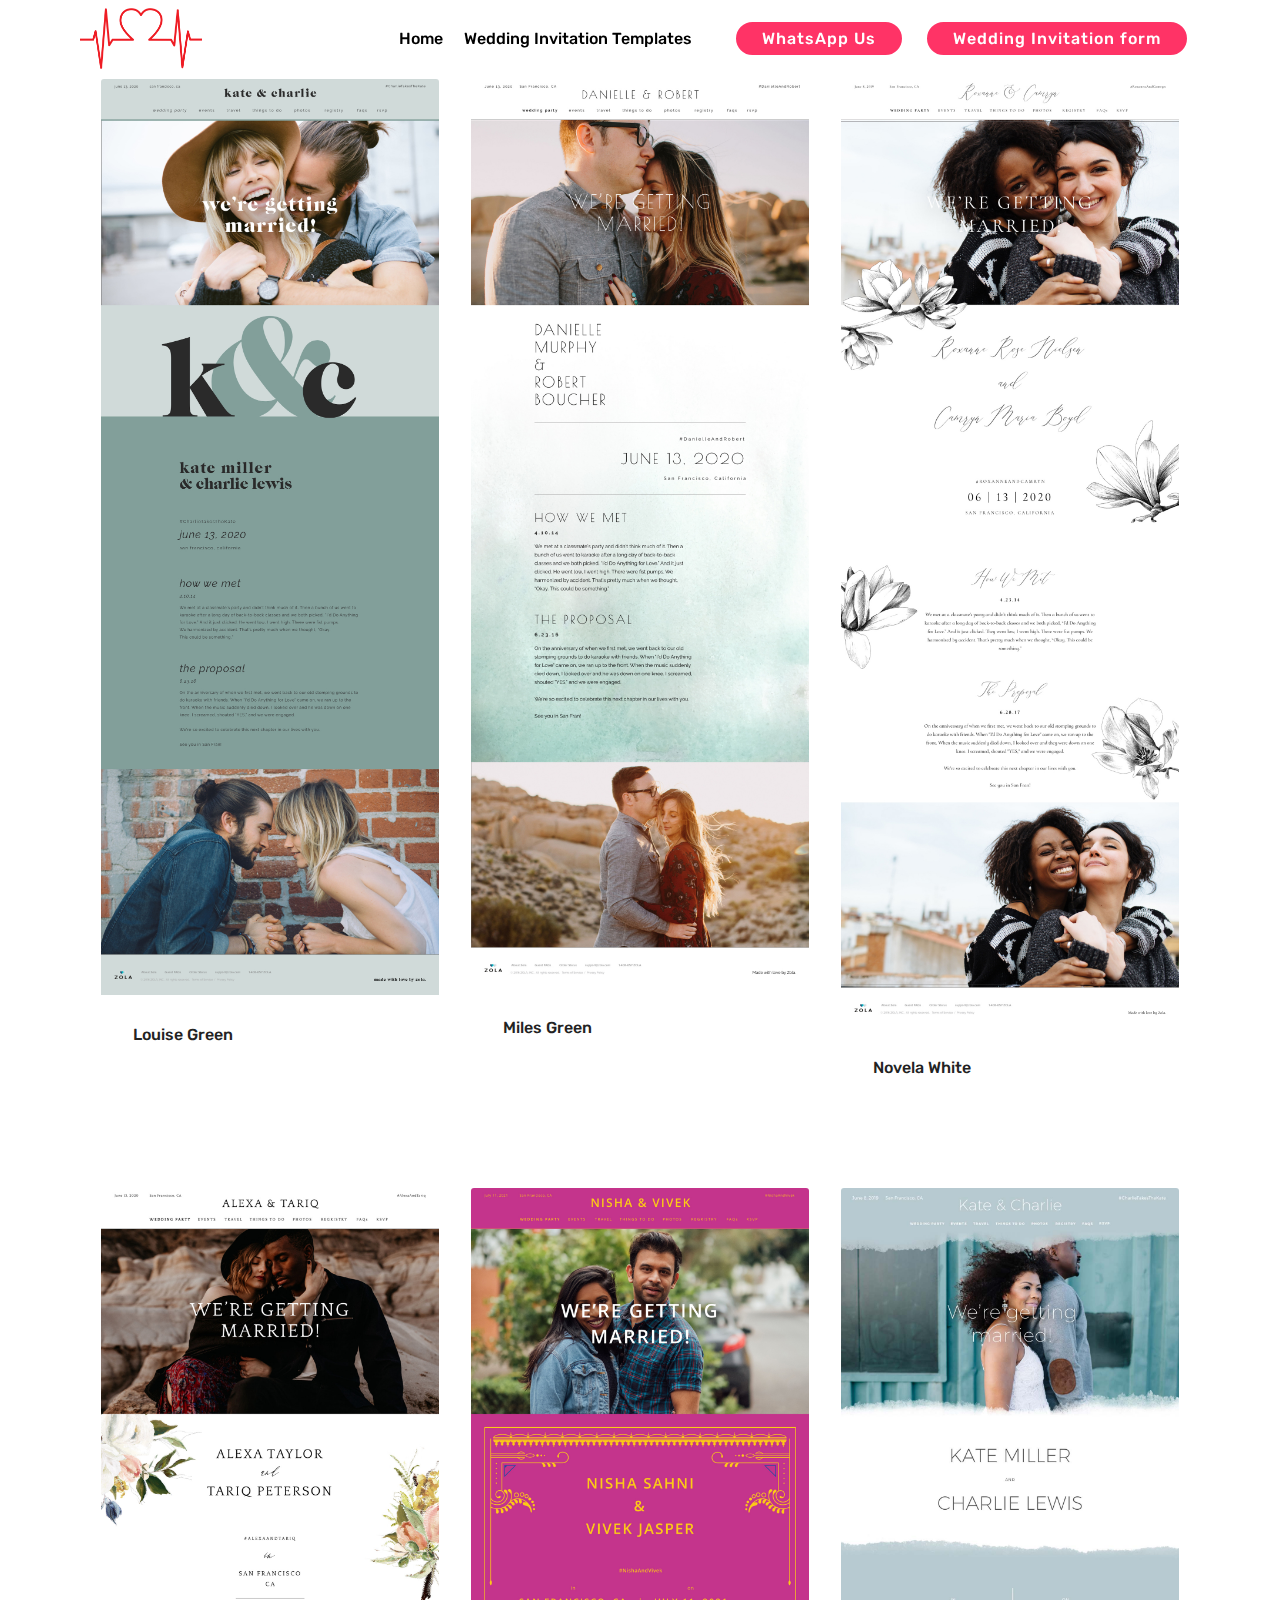
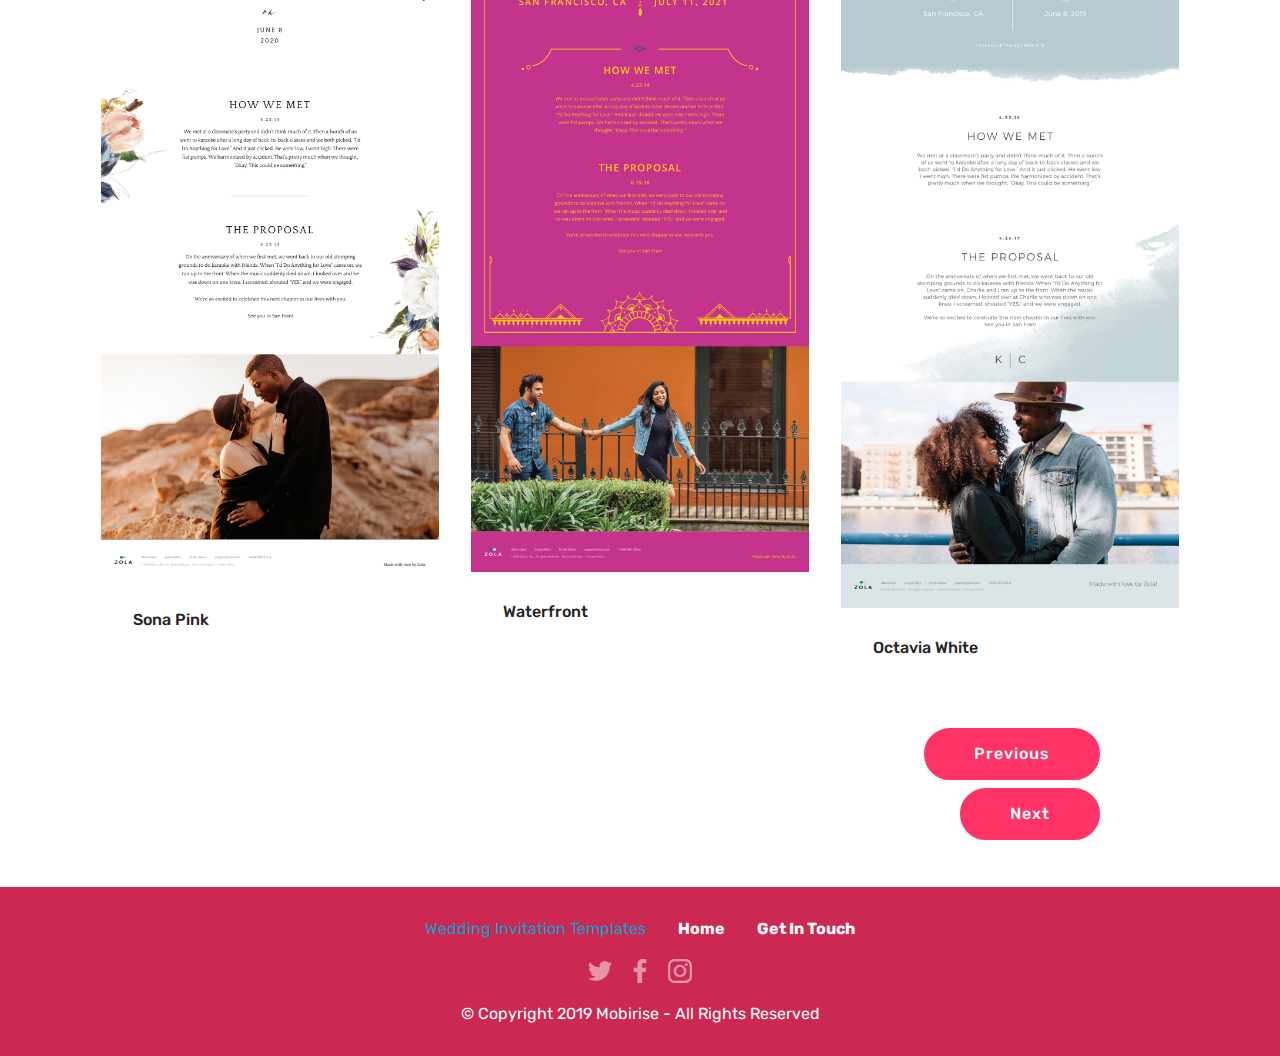
==== page1.html @ 31e9b6e9 "create github pages" ====
<!DOCTYPE html>
<html  >
<head>
  <!-- Site made with Mobirise Website Builder v4.11.6, https://mobirise.com -->
  <meta charset="UTF-8">
  <meta http-equiv="X-UA-Compatible" content="IE=edge">
  <meta name="generator" content="Mobirise v4.11.6, mobirise.com">
  <meta name="viewport" content="width=device-width, initial-scale=1, minimum-scale=1">
  <link rel="shortcut icon" href="assets/images/mbr-2.png" type="image/x-icon">
  <meta name="description" content="Our Beautiful wedding Invitations. Please choose a wedding Invitation template ">
  
  <title>Wedding Invitation </title>
  <link rel="stylesheet" href="assets/bootstrap/css/bootstrap.min.css">
  <link rel="stylesheet" href="assets/bootstrap/css/bootstrap-grid.min.css">
  <link rel="stylesheet" href="assets/bootstrap/css/bootstrap-reboot.min.css">
  <link rel="stylesheet" href="assets/soundcloud-plugin/style.css">
  <link rel="stylesheet" href="assets/socicon/css/styles.css">
  <link rel="stylesheet" href="assets/tether/tether.min.css">
  <link rel="stylesheet" href="assets/dropdown/css/style.css">
  <link rel="stylesheet" href="assets/theme/css/style.css">
  <link rel="preload" as="style" href="assets/mobirise/css/mbr-additional.css"><link rel="stylesheet" href="assets/mobirise/css/mbr-additional.css" type="text/css">
  
  
  
</head>
<body>
  <section class="menu cid-rPBNpUGISv" once="menu" id="menu1-16">

    

    <nav class="navbar navbar-expand beta-menu navbar-dropdown align-items-center navbar-fixed-top navbar-toggleable-sm bg-color transparent">
        <button class="navbar-toggler navbar-toggler-right" type="button" data-toggle="collapse" data-target="#navbarSupportedContent" aria-controls="navbarSupportedContent" aria-expanded="false" aria-label="Toggle navigation">
            <div class="hamburger">
                <span></span>
                <span></span>
                <span></span>
                <span></span>
            </div>
        </button>
        <div class="menu-logo">
            <div class="navbar-brand">
                <span class="navbar-logo">
                    <a href="https://mobirise.co">
                         <img src="assets/images/mbr-2.png" alt="Mobirise" title="" style="height: 3.8rem;">
                    </a>
                </span>
                
            </div>
        </div>
        <div class="collapse navbar-collapse" id="navbarSupportedContent">
            <ul class="navbar-nav nav-dropdown" data-app-modern-menu="true"><li class="nav-item">
                    <a class="nav-link link text-black display-4" href="page5.html">
                        
                        Home</a>
                </li><li class="nav-item"><a class="nav-link link text-black display-4" href="page6.html">
                        
                        Wedding Invitation Templates</a></li><li class="nav-item">
                    <a class="nav-link link text-black display-4" href="https://mobirise.co">
                        </a>
                </li></ul>
            <div class="navbar-buttons mbr-section-btn"><a class="btn btn-sm btn-secondary display-4" href="https://wa.me/+27791458489">WhatsApp Us</a> <a class="btn btn-sm btn-secondary display-4" href="https://wa.me/+27791458489">Wedding Invitation form</a></div>
        </div>
    </nav>
</section>

<section class="engine"><a href="https://mobirise.info">Mobirise</a></section><section class="features18 popup-btn-cards cid-rOzJngynuY" id="features18-6">

    

    
    <div class="container">
        
        
        <div class="media-container-row pt-5 ">
            <div class="card p-3 col-12 col-md-6 col-lg-4">
                <div class="card-wrapper ">
                    <div class="card-img">
                        <div class="mbr-overlay"></div>
                        
                        <img src="assets/images/wedding-invitation-louise-green-1150.jpg" alt="Mobirise" title="">
                    </div>
                    <div class="card-box">
                        <h4 class="card-title mbr-fonts-style display-7">Louise Green</h4>
                        
                    </div>
                </div>
            </div>
            <div class="card p-3 col-12 col-md-6 col-lg-4">
                <div class="card-wrapper">
                    <div class="card-img">
                        <div class="mbr-overlay"></div>
                        
                        <img src="assets/images/wedding-invitation-miles-green-1150.jpg" alt="Mobirise" title="">
                    </div>
                    <div class="card-box">
                        <h4 class="card-title mbr-fonts-style display-7">Miles Green</h4>
                        
                    </div>
                </div>
            </div>

            <div class="card p-3 col-12 col-md-6 col-lg-4">
                <div class="card-wrapper">
                    <div class="card-img">
                        <div class="mbr-overlay"></div>
                        
                        <img src="assets/images/wedding-invitation-novela-white-1150.jpg" alt="Mobirise" title="">
                    </div>
                    <div class="card-box">
                        <h4 class="card-title mbr-fonts-style display-7">Novela White</h4>
                        
                    </div>
                </div>
            </div>

            
        </div>
    </div>
</section>

<section class="features18 popup-btn-cards cid-rOzKJM5tKa" id="features18-7">

    

    
    <div class="container">
        
        
        <div class="media-container-row pt-5 ">
            <div class="card p-3 col-12 col-md-6 col-lg-4">
                <div class="card-wrapper ">
                    <div class="card-img">
                        <div class="mbr-overlay"></div>
                        
                        <img src="assets/images/wedding-invitation-octavia-white-1150.jpg" alt="Mobirise" title="">
                    </div>
                    <div class="card-box">
                        <h4 class="card-title mbr-fonts-style display-7">Sona Pink</h4>
                        
                    </div>
                </div>
            </div>
            <div class="card p-3 col-12 col-md-6 col-lg-4">
                <div class="card-wrapper">
                    <div class="card-img">
                        <div class="mbr-overlay"></div>
                        
                        <img src="assets/images/wedding-invitation-sona-pink-1150.jpg" alt="Mobirise" title="">
                    </div>
                    <div class="card-box">
                        <h4 class="card-title mbr-fonts-style display-7">Waterfront</h4>
                        
                    </div>
                </div>
            </div>

            <div class="card p-3 col-12 col-md-6 col-lg-4">
                <div class="card-wrapper">
                    <div class="card-img">
                        <div class="mbr-overlay"></div>
                        
                        <img src="assets/images/wedding-invitation-waterfront-1150.jpg" alt="Mobirise" title="">
                    </div>
                    <div class="card-box">
                        <h4 class="card-title mbr-fonts-style display-7">Octavia White</h4>
                        
                    </div>
                </div>
            </div>

            
        </div>
    </div>
</section>

<section class="mbr-section info1 cid-rOzMvrfKx4" id="info1-8">

    

    
    <div class="container">
        <div class="row justify-content-center content-row">
            <div class="media-container-column title col-12 col-lg-7 col-md-6">
                
                
            </div>
            <div class="media-container-column col-12 col-lg-3 col-md-4">
                <div class="mbr-section-btn align-right py-4"><a class="btn btn-secondary display-4" href="page6.html">Previous</a> <a class="btn btn-secondary display-4" href="page2.html">Next</a></div>
            </div>
        </div>
    </div>
</section>

<section once="footers" class="cid-rPBOdn0iST" id="footer7-1b">

    

    

    <div class="container">
        <div class="media-container-row align-center mbr-white">
            <div class="row row-links">
                <ul class="foot-menu">
                    
                    
                    
                    
                    
                <li class="foot-menu-item mbr-fonts-style display-7"><a href="page6.html">Wedding Invitation Templates</a></li><li class="foot-menu-item mbr-fonts-style display-7">
                        <a class="text-white mbr-bold" href="page5.html">Home
                    </a></li><li class="foot-menu-item mbr-fonts-style display-7">
                        <a class="text-white mbr-bold" href="page5.html#contacts3-1a" target="_blank">Get In Touch</a>
                    </li></ul>
            </div>
            <div class="row social-row">
                <div class="social-list align-right pb-2">
                    
                    
                    
                    
                    
                    
                <div class="soc-item">
                        <a href="https://twitter.com/mobirise" target="_blank">
                            <span class="socicon-twitter socicon mbr-iconfont mbr-iconfont-social"></span>
                        </a>
                    </div><div class="soc-item">
                        <a href="https://www.facebook.com/pages/Mobirise/1616226671953247" target="_blank">
                            <span class="socicon-facebook socicon mbr-iconfont mbr-iconfont-social"></span>
                        </a>
                    </div><div class="soc-item">
                        <a href="https://www.facebook.com/pages/Mobirise/1616226671953247" target="_blank">
                            <span class="mbr-iconfont mbr-iconfont-social socicon-instagram socicon"></span>
                        </a>
                    </div></div>
            </div>
            <div class="row row-copirayt">
                <p class="mbr-text mb-0 mbr-fonts-style mbr-white align-center display-7">
                    © Copyright 2019 Mobirise - All Rights Reserved
                </p>
            </div>
        </div>
    </div>
</section>


  <script src="assets/web/assets/jquery/jquery.min.js"></script>
  <script src="assets/popper/popper.min.js"></script>
  <script src="assets/bootstrap/js/bootstrap.min.js"></script>
  <script src="assets/touchswipe/jquery.touch-swipe.min.js"></script>
  <script src="assets/tether/tether.min.js"></script>
  <script src="assets/mbr-popup-btns/mbr-popup-btns.js"></script>
  <script src="assets/dropdown/js/nav-dropdown.js"></script>
  <script src="assets/dropdown/js/navbar-dropdown.js"></script>
  <script src="assets/smoothscroll/smooth-scroll.js"></script>
  <script src="assets/theme/js/script.js"></script>
  
  
</body>
</html>
---- assets/soundcloud-plugin/style.css ----
.addons-container {
  position: relative;
  margin-left: auto;
  margin-right: auto;
  padding-right: 15px;
  padding-left: 15px; }
  @media (min-width: 576px) {
    .addons-container {
      padding-right: 15px;
      padding-left: 15px; } }
  @media (min-width: 768px) {
    .addons-container {
      padding-right: 15px;
      padding-left: 15px; } }
  @media (min-width: 992px) {
    .addons-container {
      padding-right: 15px;
      padding-left: 15px; } }
  @media (min-width: 1200px) {
    .addons-container {
      padding-right: 15px;
      padding-left: 15px; } }
  @media (min-width: 576px) {
    .addons-container {
      width: 540px;
      max-width: 100%; } }
  @media (min-width: 768px) {
    .addons-container {
      width: 720px;
      max-width: 100%; } }
  @media (min-width: 992px) {
    .addons-container {
      width: 960px;
      max-width: 100%; } }
  @media (min-width: 1200px) {
    .addons-container {
      width: 1140px;
      max-width: 100%; } }

.addons-container-inner{
    position: relative;
    width: 100%;
    min-height: 1px;
    padding-right: 15px;
    padding-left: 15px;
}
@media (min-width: 567px) {
    .addons-container-inner{
        -ms-flex: 0 0 66.666667%;
        flex: 0 0 66.666667%;
        max-width: 66.666667%;
    }
}
.addons-row{
    display: flex;
    justify-content:center;
}
---- assets/socicon/css/styles.css ----
@charset "UTF-8";

@font-face {
  font-family: "socicon";
  src:url("../fonts/socicon.eot");
  src:url("../fonts/socicon.eot?#iefix") format("embedded-opentype"),
    url("../fonts/socicon.woff") format("woff"),
    url("../fonts/socicon.ttf") format("truetype"),
    url("../fonts/socicon.svg#socicon") format("svg");
  font-weight: normal;
  font-style: normal;
  font-display:swap;
}

[data-icon]:before {
  font-family: "socicon" !important;
  content: attr(data-icon);
  font-style: normal !important;
  font-weight: normal !important;
  font-variant: normal !important;
  text-transform: none !important;
  speak: none;
  line-height: 1;
  -webkit-font-smoothing: antialiased;
  -moz-osx-font-smoothing: grayscale;
}

[class^="socicon-"]:before,
[class*=" socicon-"]:before {
  font-family: "socicon" !important;
  font-style: normal !important;
  font-weight: normal !important;
  font-variant: normal !important;
  text-transform: none !important;
  speak: none;
  line-height: 1;
  -webkit-font-smoothing: antialiased;
  -moz-osx-font-smoothing: grayscale;
}

.socicon-modelmayhem:before {
  content: "\e000";
}
.socicon-mixcloud:before {
  content: "\e001";
}
.socicon-drupal:before {
  content: "\e002";
}
.socicon-swarm:before {
  content: "\e003";
}
.socicon-istock:before {
  content: "\e004";
}
.socicon-yammer:before {
  content: "\e005";
}
.socicon-ello:before {
  content: "\e006";
}
.socicon-stackoverflow:before {
  content: "\e007";
}
.socicon-persona:before {
  content: "\e008";
}
.socicon-triplej:before {
  content: "\e009";
}
.socicon-houzz:before {
  content: "\e00a";
}
.socicon-rss:before {
  content: "\e00b";
}
.socicon-paypal:before {
  content: "\e00c";
}
.socicon-odnoklassniki:before {
  content: "\e00d";
}
.socicon-airbnb:before {
  content: "\e00e";
}
.socicon-periscope:before {
  content: "\e00f";
}
.socicon-outlook:before {
  content: "\e010";
}
.socicon-coderwall:before {
  content: "\e011";
}
.socicon-tripadvisor:before {
  content: "\e012";
}
.socicon-appnet:before {
  content: "\e013";
}
.socicon-goodreads:before {
  content: "\e014";
}
.socicon-tripit:before {
  content: "\e015";
}
.socicon-lanyrd:before {
  content: "\e016";
}
.socicon-slideshare:before {
  content: "\e017";
}
.socicon-buffer:before {
  content: "\e018";
}
.socicon-disqus:before {
  content: "\e019";
}
.socicon-vkontakte:before {
  content: "\e01a";
}
.socicon-whatsapp:before {
  content: "\e01b";
}
.socicon-patreon:before {
  content: "\e01c";
}
.socicon-storehouse:before {
  content: "\e01d";
}
.socicon-pocket:before {
  content: "\e01e";
}
.socicon-mail:before {
  content: "\e01f";
}
.socicon-blogger:before {
  content: "\e020";
}
.socicon-technorati:before {
  content: "\e021";
}
.socicon-reddit:before {
  content: "\e022";
}
.socicon-dribbble:before {
  content: "\e023";
}
.socicon-stumbleupon:before {
  content: "\e024";
}
.socicon-digg:before {
  content: "\e025";
}
.socicon-envato:before {
  content: "\e026";
}
.socicon-behance:before {
  content: "\e027";
}
.socicon-delicious:before {
  content: "\e028";
}
.socicon-deviantart:before {
  content: "\e029";
}
.socicon-forrst:before {
  content: "\e02a";
}
.socicon-play:before {
  content: "\e02b";
}
.socicon-zerply:before {
  content: "\e02c";
}
.socicon-wikipedia:before {
  content: "\e02d";
}
.socicon-apple:before {
  content: "\e02e";
}
.socicon-flattr:before {
  content: "\e02f";
}
.socicon-github:before {
  content: "\e030";
}
.socicon-renren:before {
  content: "\e031";
}
.socicon-friendfeed:before {
  content: "\e032";
}
.socicon-newsvine:before {
  content: "\e033";
}
.socicon-identica:before {
  content: "\e034";
}
.socicon-bebo:before {
  content: "\e035";
}
.socicon-zynga:before {
  content: "\e036";
}
.socicon-steam:before {
  content: "\e037";
}
.socicon-xbox:before {
  content: "\e038";
}
.socicon-windows:before {
  content: "\e039";
}
.socicon-qq:before {
  content: "\e03a";
}
.socicon-douban:before {
  content: "\e03b";
}
.socicon-meetup:before {
  content: "\e03c";
}
.socicon-playstation:before {
  content: "\e03d";
}
.socicon-android:before {
  content: "\e03e";
}
.socicon-snapchat:before {
  content: "\e03f";
}
.socicon-twitter:before {
  content: "\e040";
}
.socicon-facebook:before {
  content: "\e041";
}
.socicon-googleplus:before {
  content: "\e042";
}
.socicon-pinterest:before {
  content: "\e043";
}
.socicon-foursquare:before {
  content: "\e044";
}
.socicon-yahoo:before {
  content: "\e045";
}
.socicon-skype:before {
  content: "\e046";
}
.socicon-yelp:before {
  content: "\e047";
}
.socicon-feedburner:before {
  content: "\e048";
}
.socicon-linkedin:before {
  content: "\e049";
}
.socicon-viadeo:before {
  content: "\e04a";
}
.socicon-xing:before {
  content: "\e04b";
}
.socicon-myspace:before {
  content: "\e04c";
}
.socicon-soundcloud:before {
  content: "\e04d";
}
.socicon-spotify:before {
  content: "\e04e";
}
.socicon-grooveshark:before {
  content: "\e04f";
}
.socicon-lastfm:before {
  content: "\e050";
}
.socicon-youtube:before {
  content: "\e051";
}
.socicon-vimeo:before {
  content: "\e052";
}
.socicon-dailymotion:before {
  content: "\e053";
}
.socicon-vine:before {
  content: "\e054";
}
.socicon-flickr:before {
  content: "\e055";
}
.socicon-500px:before {
  content: "\e056";
}
.socicon-wordpress:before {
  content: "\e058";
}
.socicon-tumblr:before {
  content: "\e059";
}
.socicon-twitch:before {
  content: "\e05a";
}
.socicon-8tracks:before {
  content: "\e05b";
}
.socicon-amazon:before {
  content: "\e05c";
}
.socicon-icq:before {
  content: "\e05d";
}
.socicon-smugmug:before {
  content: "\e05e";
}
.socicon-ravelry:before {
  content: "\e05f";
}
.socicon-weibo:before {
  content: "\e060";
}
.socicon-baidu:before {
  content: "\e061";
}
.socicon-angellist:before {
  content: "\e062";
}
.socicon-ebay:before {
  content: "\e063";
}
.socicon-imdb:before {
  content: "\e064";
}
.socicon-stayfriends:before {
  content: "\e065";
}
.socicon-residentadvisor:before {
  content: "\e066";
}
.socicon-google:before {
  content: "\e067";
}
.socicon-yandex:before {
  content: "\e068";
}
.socicon-sharethis:before {
  content: "\e069";
}
.socicon-bandcamp:before {
  content: "\e06a";
}
.socicon-itunes:before {
  content: "\e06b";
}
.socicon-deezer:before {
  content: "\e06c";
}
.socicon-telegram:before {
  content: "\e06e";
}
.socicon-openid:before {
  content: "\e06f";
}
.socicon-amplement:before {
  content: "\e070";
}
.socicon-viber:before {
  content: "\e071";
}
.socicon-zomato:before {
  content: "\e072";
}
.socicon-draugiem:before {
  content: "\e074";
}
.socicon-endomodo:before {
  content: "\e075";
}
.socicon-filmweb:before {
  content: "\e076";
}
.socicon-stackexchange:before {
  content: "\e077";
}
.socicon-wykop:before {
  content: "\e078";
}
.socicon-teamspeak:before {
  content: "\e079";
}
.socicon-teamviewer:before {
  content: "\e07a";
}
.socicon-ventrilo:before {
  content: "\e07b";
}
.socicon-younow:before {
  content: "\e07c";
}
.socicon-raidcall:before {
  content: "\e07d";
}
.socicon-mumble:before {
  content: "\e07e";
}
.socicon-medium:before {
  content: "\e06d";
}
.socicon-bebee:before {
  content: "\e07f";
}
.socicon-hitbox:before {
  content: "\e080";
}
.socicon-reverbnation:before {
  content: "\e081";
}
.socicon-formulr:before {
  content: "\e082";
}
.socicon-instagram:before {
  content: "\e057";
}
.socicon-battlenet:before {
  content: "\e083";
}
.socicon-chrome:before {
  content: "\e084";
}
.socicon-discord:before {
  content: "\e086";
}
.socicon-issuu:before {
  content: "\e087";
}
.socicon-macos:before {
  content: "\e088";
}
.socicon-firefox:before {
  content: "\e089";
}
.socicon-opera:before {
  content: "\e08d";
}
.socicon-keybase:before {
  content: "\e090";
}
.socicon-alliance:before {
  content: "\e091";
}
.socicon-livejournal:before {
  content: "\e092";
}
.socicon-googlephotos:before {
  content: "\e093";
}
.socicon-horde:before {
  content: "\e094";
}
.socicon-etsy:before {
  content: "\e095";
}
.socicon-zapier:before {
  content: "\e096";
}
.socicon-google-scholar:before {
  content: "\e097";
}
.socicon-researchgate:before {
  content: "\e098";
}
.socicon-wechat:before {
  content: "\e099";
}
.socicon-strava:before {
  content: "\e09a";
}
.socicon-line:before {
  content: "\e09b";
}
.socicon-lyft:before {
  content: "\e09c";
}
.socicon-uber:before {
  content: "\e09d";
}
.socicon-songkick:before {
  content: "\e09e";
}
.socicon-viewbug:before {
  content: "\e09f";
}
.socicon-googlegroups:before {
  content: "\e0a0";
}
.socicon-quora:before {
  content: "\e073";
}
.socicon-diablo:before {
  content: "\e085";
}
.socicon-blizzard:before {
  content: "\e0a1";
}
.socicon-hearthstone:before {
  content: "\e08b";
}
.socicon-heroes:before {
  content: "\e08a";
}
.socicon-overwatch:before {
  content: "\e08c";
}
.socicon-warcraft:before {
  content: "\e08e";
}
.socicon-starcraft:before {
  content: "\e08f";
}
.socicon-beam:before {
  content: "\e0a2";
}
.socicon-curse:before {
  content: "\e0a3";
}
.socicon-player:before {
  content: "\e0a4";
}
.socicon-streamjar:before {
  content: "\e0a5";
}
.socicon-nintendo:before {
  content: "\e0a6";
}
.socicon-hellocoton:before {
  content: "\e0a7";
}
---- assets/dropdown/css/style.css ----
.navbar-dropdown {
  left: 0;
  padding: 0;
  position: absolute;
  right: 0;
  top: 0;
  transition: all 0.45s ease;
  z-index: 1030;
  background: #282828; }
  .navbar-dropdown .navbar-logo {
    margin-right: 0.8rem;
    transition: margin 0.3s ease-in-out;
    vertical-align: middle; }
    .navbar-dropdown .navbar-logo img {
      height: 3.125rem;
      transition: all 0.3s ease-in-out; }
    .navbar-dropdown .navbar-logo.mbr-iconfont {
      font-size: 3.125rem;
      line-height: 3.125rem; }
  .navbar-dropdown .navbar-caption {
    font-weight: 700;
    white-space: normal;
    vertical-align: -4px;
    line-height: 3.125rem !important; }
    .navbar-dropdown .navbar-caption, .navbar-dropdown .navbar-caption:hover {
      color: inherit;
      text-decoration: none; }
  .navbar-dropdown .mbr-iconfont + .navbar-caption {
    vertical-align: -1px; }
  .navbar-dropdown.navbar-fixed-top {
    position: fixed; }
  .navbar-dropdown .navbar-brand span {
    vertical-align: -4px; }
  .navbar-dropdown.bg-color.transparent {
    background: none; }
  .navbar-dropdown.navbar-short .navbar-brand {
    padding: 0.625rem 0; }
    .navbar-dropdown.navbar-short .navbar-brand span {
      vertical-align: -1px; }
  .navbar-dropdown.navbar-short .navbar-caption {
    line-height: 2.375rem !important;
    vertical-align: -2px; }
  .navbar-dropdown.navbar-short .navbar-logo {
    margin-right: 0.5rem; }
    .navbar-dropdown.navbar-short .navbar-logo img {
      height: 2.375rem; }
    .navbar-dropdown.navbar-short .navbar-logo.mbr-iconfont {
      font-size: 2.375rem;
      line-height: 2.375rem; }
  .navbar-dropdown.navbar-short .mbr-table-cell {
    height: 3.625rem; }
  .navbar-dropdown .navbar-close {
    left: 0.6875rem;
    position: fixed;
    top: 0.75rem;
    z-index: 1000; }
  .navbar-dropdown .hamburger-icon {
    content: "";
    display: inline-block;
    vertical-align: middle;
    width: 16px;
    -webkit-box-shadow: 0 -6px 0 1px #282828,0 0 0 1px #282828,0 6px 0 1px #282828;
    -moz-box-shadow: 0 -6px 0 1px #282828,0 0 0 1px #282828,0 6px 0 1px #282828;
    box-shadow: 0 -6px 0 1px #282828,0 0 0 1px #282828,0 6px 0 1px #282828; }

.dropdown-menu .dropdown-toggle[data-toggle="dropdown-submenu"]::after {
  border-bottom: 0.35em solid transparent;
  border-left: 0.35em solid;
  border-right: 0;
  border-top: 0.35em solid transparent;
  margin-left: 0.3rem; }

.dropdown-menu .dropdown-item:focus {
  outline: 0; }

.nav-dropdown {
  font-size: 0.75rem;
  font-weight: 500;
  height: auto !important; }
  .nav-dropdown .nav-btn {
    padding-left: 1rem; }
  .nav-dropdown .link {
    margin: .667em 1.667em;
    font-weight: 500;
    padding: 0;
    transition: color .2s ease-in-out; }
    .nav-dropdown .link.dropdown-toggle {
      margin-right: 2.583em; }
      .nav-dropdown .link.dropdown-toggle::after {
        margin-left: .25rem;
        border-top: 0.35em solid;
        border-right: 0.35em solid transparent;
        border-left: 0.35em solid transparent;
        border-bottom: 0; }
      .nav-dropdown .link.dropdown-toggle[aria-expanded="true"] {
        margin: 0;
        padding: 0.667em 3.263em  0.667em 1.667em; }
  .nav-dropdown .link::after,
  .nav-dropdown .dropdown-item::after {
    color: inherit; }
  .nav-dropdown .btn {
    font-size: 0.75rem;
    font-weight: 700;
    letter-spacing: 0;
    margin-bottom: 0;
    padding-left: 1.25rem;
    padding-right: 1.25rem; }
  .nav-dropdown .dropdown-menu {
    border-radius: 0;
    border: 0;
    left: 0;
    margin: 0;
    padding-bottom: 1.25rem;
    padding-top: 1.25rem;
    position: relative; }
  .nav-dropdown .dropdown-submenu {
    margin-left: 0.125rem;
    top: 0; }
  .nav-dropdown .dropdown-item {
    font-weight: 500;
    line-height: 2;
    padding: 0.3846em 4.615em 0.3846em 1.5385em;
    position: relative;
    transition: color .2s ease-in-out, background-color .2s ease-in-out; }
    .nav-dropdown .dropdown-item::after {
      margin-top: -0.3077em;
      position: absolute;
      right: 1.1538em;
      top: 50%; }
    .nav-dropdown .dropdown-item:focus, .nav-dropdown .dropdown-item:hover {
      background: none; }

@media (max-width: 767px) {
  .nav-dropdown.navbar-toggleable-sm {
    bottom: 0;
    display: none;
    left: 0;
    overflow-x: hidden;
    position: fixed;
    top: 0;
    transform: translateX(-100%);
    -ms-transform: translateX(-100%);
    -webkit-transform: translateX(-100%);
    width: 18.75rem;
    z-index: 999; } }
.nav-dropdown.navbar-toggleable-xl {
  bottom: 0;
  display: none;
  left: 0;
  overflow-x: hidden;
  position: fixed;
  top: 0;
  transform: translateX(-100%);
  -ms-transform: translateX(-100%);
  -webkit-transform: translateX(-100%);
  width: 18.75rem;
  z-index: 999; }

.nav-dropdown-sm {
  display: block !important;
  overflow-x: hidden;
  overflow: auto;
  padding-top: 3.875rem; }
  .nav-dropdown-sm::after {
    content: "";
    display: block;
    height: 3rem;
    width: 100%; }
  .nav-dropdown-sm.collapse.in ~ .navbar-close {
    display: block !important; }
  .nav-dropdown-sm.collapsing, .nav-dropdown-sm.collapse.in {
    transform: translateX(0);
    -ms-transform: translateX(0);
    -webkit-transform: translateX(0);
    transition: all 0.25s ease-out;
    -webkit-transition: all 0.25s ease-out;
    background: #282828; }
  .nav-dropdown-sm.collapsing[aria-expanded="false"] {
    transform: translateX(-100%);
    -ms-transform: translateX(-100%);
    -webkit-transform: translateX(-100%); }
  .nav-dropdown-sm .nav-item {
    display: block;
    margin-left: 0 !important;
    padding-left: 0; }
  .nav-dropdown-sm .link,
  .nav-dropdown-sm .dropdown-item {
    border-top: 1px dotted rgba(255, 255, 255, 0.1);
    font-size: 0.8125rem;
    line-height: 1.6;
    margin: 0 !important;
    padding: 0.875rem 2.4rem 0.875rem 1.5625rem !important;
    position: relative;
    white-space: normal; }
    .nav-dropdown-sm .link:focus, .nav-dropdown-sm .link:hover,
    .nav-dropdown-sm .dropdown-item:focus,
    .nav-dropdown-sm .dropdown-item:hover {
      background: rgba(0, 0, 0, 0.2) !important;
      color: #c0a375; }
  .nav-dropdown-sm .nav-btn {
    position: relative;
    padding: 1.5625rem 1.5625rem 0 1.5625rem; }
    .nav-dropdown-sm .nav-btn::before {
      border-top: 1px dotted rgba(255, 255, 255, 0.1);
      content: "";
      left: 0;
      position: absolute;
      top: 0;
      width: 100%; }
    .nav-dropdown-sm .nav-btn + .nav-btn {
      padding-top: 0.625rem; }
      .nav-dropdown-sm .nav-btn + .nav-btn::before {
        display: none; }
  .nav-dropdown-sm .btn {
    padding: 0.625rem 0; }
  .nav-dropdown-sm .dropdown-toggle[data-toggle="dropdown-submenu"]::after {
    margin-left: .25rem;
    border-top: 0.35em solid;
    border-right: 0.35em solid transparent;
    border-left: 0.35em solid transparent;
    border-bottom: 0; }
  .nav-dropdown-sm .dropdown-toggle[data-toggle="dropdown-submenu"][aria-expanded="true"]::after {
    border-top: 0;
    border-right: 0.35em solid transparent;
    border-left: 0.35em solid transparent;
    border-bottom: 0.35em solid; }
  .nav-dropdown-sm .dropdown-menu {
    margin: 0;
    padding: 0;
    position: relative;
    top: 0;
    left: 0;
    width: 100%;
    border: 0;
    float: none;
    border-radius: 0;
    background: none; }
  .nav-dropdown-sm .dropdown-submenu {
    left: 100%;
    margin-left: 0.125rem;
    margin-top: -1.25rem;
    top: 0; }

.navbar-toggleable-sm .nav-dropdown .dropdown-menu {
  position: absolute; }

.navbar-toggleable-sm .nav-dropdown .dropdown-submenu {
  left: 100%;
  margin-left: 0.125rem;
  margin-top: -1.25rem;
  top: 0; }

.navbar-toggleable-sm.opened .nav-dropdown .dropdown-menu {
  position: relative; }

.navbar-toggleable-sm.opened .nav-dropdown .dropdown-submenu {
  left: 0;
  margin-left: 00rem;
  margin-top: 0rem;
  top: 0; }

.is-builder .nav-dropdown.collapsing {
  transition: none !important; }

/*# sourceMappingURL=style.css.map */
---- assets/theme/css/style.css ----
/*!
 * Mobirise v4 theme (https://mobirise.com/)
 * Copyright 2017 Mobirise
 */
section {
  background-color: #eeeeee; }

body {
  font-style: normal;
  line-height: 1.5; }

section,
.container,
.container-fluid {
  position: relative;
  word-wrap: break-word; }

a.mbr-iconfont:hover {
  text-decoration: none; }

.article .lead p,
.article .lead ul,
.article .lead ol,
.article .lead pre,
.article .lead blockquote {
  margin-bottom: 0; }

ul,
ol,
pre,
blockquote {
  margin-bottom: 2.3125rem; }

pre {
  background: #f4f4f4;
  padding: 10px 24px;
  white-space: pre-wrap; }

.inactive {
  -webkit-user-select: none;
  -moz-user-select: none;
  -ms-user-select: none;
  user-select: none;
  pointer-events: none;
  -webkit-user-drag: none;
  user-drag: none; }

.mbr-section__comments .row {
  justify-content: center;
  -webkit-justify-content: center; }

a {
  font-style: normal;
  font-weight: 400;
  cursor: pointer; }
  a, a:hover {
    text-decoration: none; }

figure {
  margin-bottom: 0; }

body {
  color: #232323; }

h1,
h2,
h3,
h4,
h5,
h6,
.h1,
.h2,
.h3,
.h4,
.h5,
.h6,
.display-1,
.display-2,
.display-3,
.display-4 {
  line-height: 1;
  word-break: break-word;
  word-wrap: break-word; }

.mbr-section-title {
  font-style: normal;
  line-height: 1.2; }

.mbr-section-subtitle {
  line-height: 1.3; }

.mbr-text {
  font-style: normal;
  line-height: 1.6; }

b,
strong {
  font-weight: bold; }

blockquote {
  padding: 10px 0 10px 20px;
  position: relative;
  border-left: 2px solid;
  border-color: #ff3366; }

input:-webkit-autofill, input:-webkit-autofill:hover, input:-webkit-autofill:focus, input:-webkit-autofill:active {
  transition-delay: 9999s;
  transition-property: background-color, color; }

textarea[type='hidden'] {
  display: none; }

body {
  position: relative; }

section {
  background-position: 50% 50%;
  background-repeat: no-repeat;
  background-size: cover; }
  section .mbr-background-video,
  section .mbr-background-video-preview {
    position: absolute;
    bottom: 0;
    left: 0;
    right: 0;
    top: 0; }

.hidden {
  visibility: hidden; }

.mbr-z-index20 {
  z-index: 20; }

/*! Base colors */
.mbr-white {
  color: #ffffff; }

.mbr-black {
  color: #000000; }

.mbr-bg-white {
  background-color: #ffffff; }

.mbr-bg-black {
  background-color: #000000; }

/*! Text-aligns */
.align-left {
  text-align: left; }

.align-center {
  text-align: center; }

.align-right {
  text-align: right; }

@media (max-width: 767px) {
  .align-left,
  .align-center,
  .align-right,
  .mbr-section-btn,
  .mbr-section-title {
    text-align: center; } }
/*! Font-weight  */
.mbr-light {
  font-weight: 300; }

.mbr-regular {
  font-weight: 400; }

.mbr-semibold {
  font-weight: 500; }

.mbr-bold {
  font-weight: 700; }

/*! Media  */
.media-size-item {
  -webkit-flex: 1 1 auto;
  -moz-flex: 1 1 auto;
  -ms-flex: 1 1 auto;
  -o-flex: 1 1 auto;
  flex: 1 1 auto; }

.media-content {
  -webkit-flex-basis: 100%;
  flex-basis: 100%; }

.media-container-row {
  display: -ms-flexbox;
  display: -webkit-flex;
  display: flex;
  -webkit-flex-direction: row;
  -ms-flex-direction: row;
  flex-direction: row;
  -webkit-flex-wrap: wrap;
  -ms-flex-wrap: wrap;
  flex-wrap: wrap;
  -webkit-justify-content: center;
  -ms-flex-pack: center;
  justify-content: center;
  -webkit-align-content: center;
  -ms-flex-line-pack: center;
  align-content: center;
  -webkit-align-items: start;
  -ms-flex-align: start;
  align-items: start; }
  .media-container-row .media-size-item {
    width: 400px; }

.media-container-column {
  display: -ms-flexbox;
  display: -webkit-flex;
  display: flex;
  -webkit-flex-direction: column;
  -ms-flex-direction: column;
  flex-direction: column;
  -webkit-flex-wrap: wrap;
  -ms-flex-wrap: wrap;
  flex-wrap: wrap;
  -webkit-justify-content: center;
  -ms-flex-pack: center;
  justify-content: center;
  -webkit-align-content: center;
  -ms-flex-line-pack: center;
  align-content: center;
  -webkit-align-items: stretch;
  -ms-flex-align: stretch;
  align-items: stretch; }
  .media-container-column > * {
    width: 100%; }

@media (min-width: 992px) {
  .media-container-row {
    -webkit-flex-wrap: nowrap;
    -ms-flex-wrap: nowrap;
    flex-wrap: nowrap; } }
figure {
  overflow: hidden; }

figure[mbr-media-size] {
  transition: width 0.1s; }

.mbr-figure img,
.mbr-figure iframe {
  display: block;
  width: 100%; }

.card {
  background-color: transparent;
  border: none; }

.card-box {
  width: 100%; }

.card-img {
  text-align: center;
  flex-shrink: 0;
  -webkit-flex-shrink: 0; }

.media {
  max-width: 100%;
  margin: 0 auto; }

.mbr-figure {
  -ms-flex-item-align: center;
  -ms-grid-row-align: center;
  -webkit-align-self: center;
  align-self: center; }

.media-container > div {
  max-width: 100%; }

.mbr-figure img,
.card-img img {
  width: 100%; }

@media (max-width: 991px) {
  .media-size-item {
    width: auto !important; }

  .media {
    width: auto; }

  .mbr-figure {
    width: 100% !important; } }
/*! Buttons */
.btn {
  font-weight: 500;
  border-width: 2px;
  font-style: normal;
  letter-spacing: 1px;
  margin: .4rem .8rem;
  white-space: normal;
  -webkit-transition: all .3s ease-in-out;
  -moz-transition: all .3s ease-in-out;
  transition: all .3s ease-in-out;
  display: inline-flex;
  align-items: center;
  justify-content: center;
  word-break: break-word;
  -webkit-align-items: center;
  -webkit-justify-content: center;
  display: -webkit-inline-flex; }

.btn-sm {
  font-weight: 500;
  letter-spacing: 1px;
  -webkit-transition: all .3s ease-in-out;
  -moz-transition: all .3s ease-in-out;
  transition: all .3s ease-in-out; }

.btn-md {
  font-weight: 500;
  letter-spacing: 1px;
  margin: .4rem .8rem !important;
  -webkit-transition: all .3s ease-in-out;
  -moz-transition: all .3s ease-in-out;
  transition: all .3s ease-in-out; }

.btn-lg {
  font-weight: 500;
  letter-spacing: 1px;
  margin: .4rem .8rem !important;
  -webkit-transition: all .3s ease-in-out;
  -moz-transition: all .3s ease-in-out;
  transition: all .3s ease-in-out; }

.mbr-section-btn {
  margin-left: -0.25rem;
  margin-right: -0.25rem;
  font-size: 0; }

nav .mbr-section-btn {
  margin-left: 0rem;
  margin-right: 0rem; }

.btn-form {
  border-radius: 0; }
  .btn-form:hover {
    cursor: pointer; }

/*! Btn icon margin */
.btn .mbr-iconfont,
.btn.btn-sm .mbr-iconfont {
  cursor: pointer;
  margin-right: 0.5rem; }

.btn.btn-md .mbr-iconfont,
.btn.btn-md .mbr-iconfont {
  margin-right: 0.8rem; }

.mbr-regular {
  font-weight: 400; }

.mbr-semibold {
  font-weight: 500; }

.mbr-bold {
  font-weight: 700; }

[type='submit'] {
  -webkit-appearance: none; }

/*! Full-screen */
.mbr-fullscreen .mbr-overlay {
  min-height: 100vh; }

.mbr-fullscreen {
  display: flex;
  display: -webkit-flex;
  display: -moz-flex;
  display: -ms-flex;
  display: -o-flex;
  align-items: center;
  -webkit-align-items: center;
  min-height: 100vh;
  padding-top: 3rem;
  padding-bottom: 3rem; }

/*! Map */
.map {
  height: 25rem;
  position: relative; }
  .map iframe {
    width: 100%;
    height: 100%; }

.mbr-overlay {
  background-color: #000;
  bottom: 0;
  left: 0;
  opacity: .5;
  position: absolute;
  right: 0;
  top: 0;
  z-index: 0;
  pointer-events: none; }

/* Form */
blockquote {
  font-style: italic;
  padding: 10px 0 10px 20px;
  font-size: 1.09rem;
  position: relative;
  border-width: 3px; }

.form-control {
  background-color: #f5f5f5;
  box-shadow: none;
  color: #565656;
  line-height: 1.43;
  min-height: 3.5em;
  padding: 1.07em .5em; }
  .form-control, .form-control:focus {
    border: 1px solid #e8e8e8; }
  .form-active .form-control:invalid {
    border-color: red; }

.form-control-label {
  position: relative;
  cursor: pointer;
  margin-bottom: .357em;
  padding: 0; }

.alert {
  color: #ffffff;
  border-radius: 0;
  border: 0;
  font-size: .875rem;
  line-height: 1.5;
  margin-bottom: 1.875rem;
  padding: 1.25rem;
  position: relative; }
  .alert.alert-form::after {
    background-color: inherit;
    bottom: -7px;
    content: "";
    display: block;
    height: 14px;
    left: 50%;
    margin-left: -7px;
    position: absolute;
    transform: rotate(45deg);
    width: 14px;
    -webkit-transform: rotate(45deg); }

.form-asterisk {
  font-family: initial;
  position: absolute;
  top: -2px;
  font-weight: normal; }

/*! Scroll to top arrow */
#scrollToTop a i:before {
  content: '';
  position: absolute;
  height: 40%;
  top: 25%;
  background: #fff;
  width: 2px;
  left: calc(50% - 1px); }
#scrollToTop a i:after {
  content: '';
  position: absolute;
  display: block;
  border-top: 2px solid #fff;
  border-right: 2px solid #fff;
  width: 40%;
  height: 40%;
  left: 30%;
  bottom: 30%;
  transform: rotate(135deg);
  -webkit-transform: rotate(135deg); }

.mbr-arrow-up {
  bottom: 25px;
  right: 90px;
  position: fixed;
  text-align: right;
  z-index: 5000;
  color: #ffffff;
  font-size: 32px;
  transform: rotate(180deg);
  -webkit-transform: rotate(180deg); }

.mbr-arrow-up a {
  background: rgba(0, 0, 0, 0.2);
  border-radius: 3px;
  color: #fff;
  display: inline-block;
  height: 60px;
  width: 60px;
  outline-style: none !important;
  position: relative;
  text-decoration: none;
  transition: all 0.3s ease-in-out;
  cursor: pointer;
  text-align: center; }
  .mbr-arrow-up a:hover {
    background-color: rgba(0, 0, 0, 0.4); }
  .mbr-arrow-up a i {
    line-height: 60px; }

.mbr-arrow-up-icon {
  display: block;
  color: #fff; }

.mbr-arrow-up-icon::before {
  content: '\203a';
  display: inline-block;
  font-family: serif;
  font-size: 32px;
  line-height: 1;
  font-style: normal;
  position: relative;
  top: 6px;
  left: -4px;
  -webkit-transform: rotate(-90deg);
  transform: rotate(-90deg); }

/*! Arrow Down */
.mbr-arrow {
  position: absolute;
  bottom: 45px;
  left: 50%;
  width: 60px;
  height: 60px;
  cursor: pointer;
  background-color: rgba(80, 80, 80, 0.5);
  border-radius: 50%;
  -webkit-transform: translateX(-50%);
  transform: translateX(-50%); }
  .mbr-arrow > a {
    display: inline-block;
    text-decoration: none;
    outline-style: none;
    -webkit-animation: arrowdown 1.7s ease-in-out infinite;
    animation: arrowdown 1.7s ease-in-out infinite; }
    .mbr-arrow > a > i {
      position: absolute;
      top: -2px;
      left: 15px;
      font-size: 2rem; }

@keyframes arrowdown {
  0% {
    transform: translateY(0px);
    -webkit-transform: translateY(0px); }
  50% {
    transform: translateY(-5px);
    -webkit-transform: translateY(-5px); }
  100% {
    transform: translateY(0px);
    -webkit-transform: translateY(0px); } }
@-webkit-keyframes arrowdown {
  0% {
    transform: translateY(0px);
    -webkit-transform: translateY(0px); }
  50% {
    transform: translateY(-5px);
    -webkit-transform: translateY(-5px); }
  100% {
    transform: translateY(0px);
    -webkit-transform: translateY(0px); } }
@media (max-width: 500px) {
  .mbr-arrow-up {
    left: 50%;
    right: auto;
    transform: translateX(-50%) rotate(180deg);
    -webkit-transform: translateX(-50%) rotate(180deg); } }
/*Gradients animation*/
@keyframes gradient-animation {
  from {
    background-position: 0% 100%;
    animation-timing-function: ease-in-out; }
  to {
    background-position: 100% 0%;
    animation-timing-function: ease-in-out; } }
@-webkit-keyframes gradient-animation {
  from {
    background-position: 0% 100%;
    animation-timing-function: ease-in-out; }
  to {
    background-position: 100% 0%;
    animation-timing-function: ease-in-out; } }
.bg-gradient {
  background-size: 200% 200%;
  animation: gradient-animation 5s infinite alternate;
  -webkit-animation: gradient-animation 5s infinite alternate; }

.menu .navbar-brand {
  display: -webkit-flex; }
  .menu .navbar-brand span {
    display: flex;
    display: -webkit-flex; }
  .menu .navbar-brand .navbar-caption-wrap {
    display: -webkit-flex; }
  .menu .navbar-brand .navbar-logo img {
    display: -webkit-flex; }
@media (min-width: 768px) and (max-width: 1023px) {
  .menu .navbar-toggleable-sm .navbar-nav {
    display: -webkit-box;
    display: -webkit-flex;
    display: -ms-flexbox; } }
@media (max-width: 1023px) {
  .menu .navbar-collapse {
    max-height: 93.5vh; }
    .menu .navbar-collapse.show {
      overflow: auto; } }
@media (min-width: 1024px) {
  .menu .navbar-nav.nav-dropdown {
    display: -webkit-flex; }
  .menu .navbar-toggleable-sm .navbar-collapse {
    display: -webkit-flex !important; }
  .menu .collapsed .navbar-collapse {
    max-height: 93.5vh; }
    .menu .collapsed .navbar-collapse.show {
      overflow: auto; } }
@media (max-width: 767px) {
  .menu .navbar-collapse {
    max-height: 80vh; } }

/* Others*/
.note-check a[data-value=Rubik] {
  font-style: normal; }

.mbr-arrow a {
  color: #ffffff; }

@media (max-width: 767px) {
  .mbr-arrow {
    display: none; } }
.navbar {
  display: -webkit-flex;
  -webkit-flex-wrap: wrap;
  -webkit-align-items: center;
  -webkit-justify-content: space-between; }

.navbar-collapse {
  -webkit-flex-basis: 100%;
  -webkit-flex-grow: 1;
  -webkit-align-items: center; }

.nav-dropdown .link {
  padding: 0.667em 1.667em !important;
  margin: 0 !important; }

.nav {
  display: -webkit-flex;
  -webkit-flex-wrap: wrap; }

.row {
  display: -webkit-flex;
  -webkit-flex-wrap: wrap; }

.justify-content-center {
  -webkit-justify-content: center; }

.form-inline {
  display: -webkit-flex;
  -webkit-flex-flow: row wrap;
  -webkit-align-items: center; }

.card-wrapper {
  -webkit-flex: 1; }

.carousel-control {
  z-index: 10;
  display: -webkit-flex;
  -webkit-align-items: center;
  -webkit-justify-content: center; }

.carousel-controls {
  display: -webkit-flex; }

.media {
  display: -webkit-flex; }

.form-group:focus {
  outline: none; }

.jq-selectbox__select {
  padding: 1.07em 0.5em;
  position: absolute;
  top: 0;
  left: 0;
  width: 100%; }

.jq-selectbox__dropdown {
  position: absolute;
  top: 100% !important;
  left: 0 !important;
  width: 100% !important; }

.jq-selectbox__trigger-arrow {
  transform: translateY(-50%); }

.jq-selectbox li {
  padding: 1.07em 0.5em; }

input[type='range'] {
  padding-left: 0 !important;
  padding-right: 0 !important; }

.modal-dialog,
.modal-content {
  height: 100%; }

.modal-dialog .carousel-inner {
  height: calc(100vh - 1.75rem); }
  @media (max-width: 575px) {
    .modal-dialog .carousel-inner {
      height: calc(100vh - 1rem); } }

.carousel-item {
  text-align: center; }

.carousel-item img {
  margin: auto; }

.navbar-toggler {
  -webkit-align-self: flex-start;
  -ms-flex-item-align: start;
  align-self: flex-start;
  padding: 0.25rem 0.75rem;
  font-size: 1.25rem;
  line-height: 1;
  background: transparent;
  border: 1px solid transparent;
  -webkit-border-radius: 0.25rem;
  border-radius: 0.25rem; }

.navbar-toggler:focus,
.navbar-toggler:hover {
  text-decoration: none; }

.navbar-toggler-icon {
  display: inline-block;
  width: 1.5em;
  height: 1.5em;
  vertical-align: middle;
  content: '';
  background: no-repeat center center;
  -webkit-background-size: 100% 100%;
  -o-background-size: 100% 100%;
  background-size: 100% 100%; }

.navbar-toggler-left {
  position: absolute;
  left: 1rem; }

.navbar-toggler-right {
  position: absolute;
  right: 1rem; }

@media (max-width: 575px) {
  .navbar-toggleable .navbar-nav .dropdown-menu {
    position: static;
    float: none; }

  .navbar-toggleable > .container {
    padding-right: 0;
    padding-left: 0; } }
@media (min-width: 576px) {
  .navbar-toggleable {
    -webkit-box-orient: horizontal;
    -webkit-box-direction: normal;
    -webkit-flex-direction: row;
    -ms-flex-direction: row;
    flex-direction: row;
    -webkit-flex-wrap: nowrap;
    -ms-flex-wrap: nowrap;
    flex-wrap: nowrap;
    -webkit-box-align: center;
    -webkit-align-items: center;
    -ms-flex-align: center;
    align-items: center; }

  .navbar-toggleable .navbar-nav {
    -webkit-box-orient: horizontal;
    -webkit-box-direction: normal;
    -webkit-flex-direction: row;
    -ms-flex-direction: row;
    flex-direction: row; }

  .navbar-toggleable .navbar-nav .nav-link {
    padding-right: 0.5rem;
    padding-left: 0.5rem; }

  .navbar-toggleable > .container {
    display: -webkit-box;
    display: -webkit-flex;
    display: -ms-flexbox;
    display: flex;
    -webkit-flex-wrap: nowrap;
    -ms-flex-wrap: nowrap;
    flex-wrap: nowrap;
    -webkit-box-align: center;
    -webkit-align-items: center;
    -ms-flex-align: center;
    align-items: center; }

  .navbar-toggleable .navbar-collapse {
    display: -webkit-box !important;
    display: -webkit-flex !important;
    display: -ms-flexbox !important;
    display: flex !important;
    width: 100%; }

  .navbar-toggleable .navbar-toggler {
    display: none; } }
@media (max-width: 767px) {
  .navbar-toggleable-sm .navbar-nav .dropdown-menu {
    position: static;
    float: none; }

  .navbar-toggleable-sm > .container {
    padding-right: 0;
    padding-left: 0; } }
@media (min-width: 768px) {
  .navbar-toggleable-sm {
    -webkit-box-orient: horizontal;
    -webkit-box-direction: normal;
    -webkit-flex-direction: row;
    -ms-flex-direction: row;
    flex-direction: row;
    -webkit-flex-wrap: nowrap;
    -ms-flex-wrap: nowrap;
    flex-wrap: nowrap;
    -webkit-box-align: center;
    -webkit-align-items: center;
    -ms-flex-align: center;
    align-items: center; }

  .navbar-toggleable-sm .navbar-nav {
    -webkit-box-orient: horizontal;
    -webkit-box-direction: normal;
    -webkit-flex-direction: row;
    -ms-flex-direction: row;
    flex-direction: row; }

  .navbar-toggleable-sm .navbar-nav .nav-link {
    padding-right: 0.5rem;
    padding-left: 0.5rem; }

  .navbar-toggleable-sm > .container {
    display: -webkit-box;
    display: -webkit-flex;
    display: -ms-flexbox;
    display: flex;
    -webkit-flex-wrap: nowrap;
    -ms-flex-wrap: nowrap;
    flex-wrap: nowrap;
    -webkit-box-align: center;
    -webkit-align-items: center;
    -ms-flex-align: center;
    align-items: center; }

  .navbar-toggleable-sm .navbar-collapse {
    display: none;
    width: 100%; }

  .navbar-toggleable-sm .navbar-toggler {
    display: none; } }
@media (max-width: 1023px) {
  .navbar-toggleable-md .navbar-nav .dropdown-menu {
    position: static;
    float: none; }

  .navbar-toggleable-md > .container {
    padding-right: 0;
    padding-left: 0; } }
@media (min-width: 1024px) {
  .navbar-toggleable-md {
    -webkit-box-orient: horizontal;
    -webkit-box-direction: normal;
    -webkit-flex-direction: row;
    -ms-flex-direction: row;
    flex-direction: row;
    -webkit-flex-wrap: nowrap;
    -ms-flex-wrap: nowrap;
    flex-wrap: nowrap;
    -webkit-box-align: center;
    -webkit-align-items: center;
    -ms-flex-align: center;
    align-items: center; }

  .navbar-toggleable-md .navbar-nav {
    -webkit-box-orient: horizontal;
    -webkit-box-direction: normal;
    -webkit-flex-direction: row;
    -ms-flex-direction: row;
    flex-direction: row; }

  .navbar-toggleable-md .navbar-nav .nav-link {
    padding-right: 0.5rem;
    padding-left: 0.5rem; }

  .navbar-toggleable-md > .container {
    display: -webkit-box;
    display: -webkit-flex;
    display: -ms-flexbox;
    display: flex;
    -webkit-flex-wrap: nowrap;
    -ms-flex-wrap: nowrap;
    flex-wrap: nowrap;
    -webkit-box-align: center;
    -webkit-align-items: center;
    -ms-flex-align: center;
    align-items: center; }

  .navbar-toggleable-md .navbar-collapse {
    display: -webkit-box !important;
    display: -webkit-flex !important;
    display: -ms-flexbox !important;
    display: flex !important;
    width: 100%; }

  .navbar-toggleable-md .navbar-toggler {
    display: none; } }
@media (max-width: 1199px) {
  .navbar-toggleable-lg .navbar-nav .dropdown-menu {
    position: static;
    float: none; }

  .navbar-toggleable-lg > .container {
    padding-right: 0;
    padding-left: 0; } }
@media (min-width: 1200px) {
  .navbar-toggleable-lg {
    -webkit-box-orient: horizontal;
    -webkit-box-direction: normal;
    -webkit-flex-direction: row;
    -ms-flex-direction: row;
    flex-direction: row;
    -webkit-flex-wrap: nowrap;
    -ms-flex-wrap: nowrap;
    flex-wrap: nowrap;
    -webkit-box-align: center;
    -webkit-align-items: center;
    -ms-flex-align: center;
    align-items: center; }

  .navbar-toggleable-lg .navbar-nav {
    -webkit-box-orient: horizontal;
    -webkit-box-direction: normal;
    -webkit-flex-direction: row;
    -ms-flex-direction: row;
    flex-direction: row; }

  .navbar-toggleable-lg .navbar-nav .nav-link {
    padding-right: 0.5rem;
    padding-left: 0.5rem; }

  .navbar-toggleable-lg > .container {
    display: -webkit-box;
    display: -webkit-flex;
    display: -ms-flexbox;
    display: flex;
    -webkit-flex-wrap: nowrap;
    -ms-flex-wrap: nowrap;
    flex-wrap: nowrap;
    -webkit-box-align: center;
    -webkit-align-items: center;
    -ms-flex-align: center;
    align-items: center; }

  .navbar-toggleable-lg .navbar-collapse {
    display: -webkit-box !important;
    display: -webkit-flex !important;
    display: -ms-flexbox !important;
    display: flex !important;
    width: 100%; }

  .navbar-toggleable-lg .navbar-toggler {
    display: none; } }
.navbar-toggleable-xl {
  -webkit-box-orient: horizontal;
  -webkit-box-direction: normal;
  -webkit-flex-direction: row;
  -ms-flex-direction: row;
  flex-direction: row;
  -webkit-flex-wrap: nowrap;
  -ms-flex-wrap: nowrap;
  flex-wrap: nowrap;
  -webkit-box-align: center;
  -webkit-align-items: center;
  -ms-flex-align: center;
  align-items: center; }

.navbar-toggleable-xl .navbar-nav .dropdown-menu {
  position: static;
  float: none; }

.navbar-toggleable-xl > .container {
  padding-right: 0;
  padding-left: 0; }

.navbar-toggleable-xl .navbar-nav {
  -webkit-box-orient: horizontal;
  -webkit-box-direction: normal;
  -webkit-flex-direction: row;
  -ms-flex-direction: row;
  flex-direction: row; }

.navbar-toggleable-xl .navbar-nav .nav-link {
  padding-right: 0.5rem;
  padding-left: 0.5rem; }

.navbar-toggleable-xl > .container {
  display: -webkit-box;
  display: -webkit-flex;
  display: -ms-flexbox;
  display: flex;
  -webkit-flex-wrap: nowrap;
  -ms-flex-wrap: nowrap;
  flex-wrap: nowrap;
  -webkit-box-align: center;
  -webkit-align-items: center;
  -ms-flex-align: center;
  align-items: center; }

.navbar-toggleable-xl .navbar-collapse {
  display: -webkit-box !important;
  display: -webkit-flex !important;
  display: -ms-flexbox !important;
  display: flex !important;
  width: 100%; }

.navbar-toggleable-xl .navbar-toggler {
  display: none; }

.card-img {
  width: auto; }

.menu .navbar.collapsed:not(.beta-menu) {
  flex-direction: column;
  -webkit-flex-direction: column; }

.carousel-item.active,
.carousel-item-next,
.carousel-item-prev {
  display: -webkit-box;
  display: -webkit-flex;
  display: -ms-flexbox;
  display: flex; }

.note-air-layout .dropup .dropdown-menu,
.note-air-layout .navbar-fixed-bottom .dropdown .dropdown-menu {
  bottom: initial !important; }

html,
body {
  height: auto;
  min-height: 100vh; }

.dropup .dropdown-toggle::after {
  display: none; }

/*# sourceMappingURL=style.css.map */
.engine {
	position: absolute;
	text-indent: -2400px;
	text-align: center;
	padding: 0;
	top: 0;
	left: -2400px;
}
---- assets/mobirise/css/mbr-additional.css ----
@import url(https://fonts.googleapis.com/css?family=Rubik:300,300i,400,400i,500,500i,700,700i,900,900i&display=swap);
@import url(https://fonts.googleapis.com/css?family=Poppins:100,100i,200,200i,300,300i,400,400i,500,500i,600,600i,700,700i,800,800i,900,900i&display=swap);





body {
  font-family: Rubik;
}
.display-1 {
  font-family: 'Rubik', sans-serif;
  font-size: 4.25rem;
  font-display: swap;
}
.display-1 > .mbr-iconfont {
  font-size: 6.8rem;
}
.display-2 {
  font-family: 'Poppins', sans-serif;
  font-size: 3rem;
  font-display: swap;
}
.display-2 > .mbr-iconfont {
  font-size: 4.8rem;
}
.display-4 {
  font-family: 'Rubik', sans-serif;
  font-size: 1rem;
  font-display: swap;
}
.display-4 > .mbr-iconfont {
  font-size: 1.6rem;
}
.display-5 {
  font-family: 'Rubik', sans-serif;
  font-size: 1.5rem;
  font-display: swap;
}
.display-5 > .mbr-iconfont {
  font-size: 2.4rem;
}
.display-7 {
  font-family: 'Rubik', sans-serif;
  font-size: 1rem;
  font-display: swap;
}
.display-7 > .mbr-iconfont {
  font-size: 1.6rem;
}
/* ---- Fluid typography for mobile devices ---- */
/* 1.4 - font scale ratio ( bootstrap == 1.42857 ) */
/* 100vw - current viewport width */
/* (48 - 20)  48 == 48rem == 768px, 20 == 20rem == 320px(minimal supported viewport) */
/* 0.65 - min scale variable, may vary */
@media (max-width: 768px) {
  .display-1 {
    font-size: 3.4rem;
    font-size: calc( 2.1374999999999997rem + (4.25 - 2.1374999999999997) * ((100vw - 20rem) / (48 - 20)));
    line-height: calc( 1.4 * (2.1374999999999997rem + (4.25 - 2.1374999999999997) * ((100vw - 20rem) / (48 - 20))));
  }
  .display-2 {
    font-size: 2.4rem;
    font-size: calc( 1.7rem + (3 - 1.7) * ((100vw - 20rem) / (48 - 20)));
    line-height: calc( 1.4 * (1.7rem + (3 - 1.7) * ((100vw - 20rem) / (48 - 20))));
  }
  .display-4 {
    font-size: 0.8rem;
    font-size: calc( 1rem + (1 - 1) * ((100vw - 20rem) / (48 - 20)));
    line-height: calc( 1.4 * (1rem + (1 - 1) * ((100vw - 20rem) / (48 - 20))));
  }
  .display-5 {
    font-size: 1.2rem;
    font-size: calc( 1.175rem + (1.5 - 1.175) * ((100vw - 20rem) / (48 - 20)));
    line-height: calc( 1.4 * (1.175rem + (1.5 - 1.175) * ((100vw - 20rem) / (48 - 20))));
  }
}
/* Buttons */
.btn {
  padding: 1rem 3rem;
  border-radius: 3px;
}
.btn-sm {
  padding: 0.6rem 1.5rem;
  border-radius: 3px;
}
.btn-md {
  padding: 1rem 3rem;
  border-radius: 3px;
}
.btn-lg {
  padding: 1.2rem 3.2rem;
  border-radius: 3px;
}
.bg-primary {
  background-color: #149dcc !important;
}
.bg-success {
  background-color: #f7ed4a !important;
}
.bg-info {
  background-color: #82786e !important;
}
.bg-warning {
  background-color: #879a9f !important;
}
.bg-danger {
  background-color: #b1a374 !important;
}
.btn-primary,
.btn-primary:active {
  background-color: #149dcc !important;
  border-color: #149dcc !important;
  color: #ffffff !important;
}
.btn-primary:hover,
.btn-primary:focus,
.btn-primary.focus,
.btn-primary.active {
  color: #ffffff !important;
  background-color: #0d6786 !important;
  border-color: #0d6786 !important;
}
.btn-primary.disabled,
.btn-primary:disabled {
  color: #ffffff !important;
  background-color: #0d6786 !important;
  border-color: #0d6786 !important;
}
.btn-secondary,
.btn-secondary:active {
  background-color: #ff3366 !important;
  border-color: #ff3366 !important;
  color: #ffffff !important;
}
.btn-secondary:hover,
.btn-secondary:focus,
.btn-secondary.focus,
.btn-secondary.active {
  color: #ffffff !important;
  background-color: #e50039 !important;
  border-color: #e50039 !important;
}
.btn-secondary.disabled,
.btn-secondary:disabled {
  color: #ffffff !important;
  background-color: #e50039 !important;
  border-color: #e50039 !important;
}
.btn-info,
.btn-info:active {
  background-color: #82786e !important;
  border-color: #82786e !important;
  color: #ffffff !important;
}
.btn-info:hover,
.btn-info:focus,
.btn-info.focus,
.btn-info.active {
  color: #ffffff !important;
  background-color: #59524b !important;
  border-color: #59524b !important;
}
.btn-info.disabled,
.btn-info:disabled {
  color: #ffffff !important;
  background-color: #59524b !important;
  border-color: #59524b !important;
}
.btn-success,
.btn-success:active {
  background-color: #f7ed4a !important;
  border-color: #f7ed4a !important;
  color: #3f3c03 !important;
}
.btn-success:hover,
.btn-success:focus,
.btn-success.focus,
.btn-success.active {
  color: #3f3c03 !important;
  background-color: #eadd0a !important;
  border-color: #eadd0a !important;
}
.btn-success.disabled,
.btn-success:disabled {
  color: #3f3c03 !important;
  background-color: #eadd0a !important;
  border-color: #eadd0a !important;
}
.btn-warning,
.btn-warning:active {
  background-color: #879a9f !important;
  border-color: #879a9f !important;
  color: #ffffff !important;
}
.btn-warning:hover,
.btn-warning:focus,
.btn-warning.focus,
.btn-warning.active {
  color: #ffffff !important;
  background-color: #617479 !important;
  border-color: #617479 !important;
}
.btn-warning.disabled,
.btn-warning:disabled {
  color: #ffffff !important;
  background-color: #617479 !important;
  border-color: #617479 !important;
}
.btn-danger,
.btn-danger:active {
  background-color: #b1a374 !important;
  border-color: #b1a374 !important;
  color: #ffffff !important;
}
.btn-danger:hover,
.btn-danger:focus,
.btn-danger.focus,
.btn-danger.active {
  color: #ffffff !important;
  background-color: #8b7d4e !important;
  border-color: #8b7d4e !important;
}
.btn-danger.disabled,
.btn-danger:disabled {
  color: #ffffff !important;
  background-color: #8b7d4e !important;
  border-color: #8b7d4e !important;
}
.btn-white {
  color: #333333 !important;
}
.btn-white,
.btn-white:active {
  background-color: #ffffff !important;
  border-color: #ffffff !important;
  color: #808080 !important;
}
.btn-white:hover,
.btn-white:focus,
.btn-white.focus,
.btn-white.active {
  color: #808080 !important;
  background-color: #d9d9d9 !important;
  border-color: #d9d9d9 !important;
}
.btn-white.disabled,
.btn-white:disabled {
  color: #808080 !important;
  background-color: #d9d9d9 !important;
  border-color: #d9d9d9 !important;
}
.btn-black,
.btn-black:active {
  background-color: #333333 !important;
  border-color: #333333 !important;
  color: #ffffff !important;
}
.btn-black:hover,
.btn-black:focus,
.btn-black.focus,
.btn-black.active {
  color: #ffffff !important;
  background-color: #0d0d0d !important;
  border-color: #0d0d0d !important;
}
.btn-black.disabled,
.btn-black:disabled {
  color: #ffffff !important;
  background-color: #0d0d0d !important;
  border-color: #0d0d0d !important;
}
.btn-primary-outline,
.btn-primary-outline:active {
  background: none;
  border-color: #0b566f;
  color: #0b566f;
}
.btn-primary-outline:hover,
.btn-primary-outline:focus,
.btn-primary-outline.focus,
.btn-primary-outline.active {
  color: #ffffff;
  background-color: #149dcc;
  border-color: #149dcc;
}
.btn-primary-outline.disabled,
.btn-primary-outline:disabled {
  color: #ffffff !important;
  background-color: #149dcc !important;
  border-color: #149dcc !important;
}
.btn-secondary-outline,
.btn-secondary-outline:active {
  background: none;
  border-color: #cc0033;
  color: #cc0033;
}
.btn-secondary-outline:hover,
.btn-secondary-outline:focus,
.btn-secondary-outline.focus,
.btn-secondary-outline.active {
  color: #ffffff;
  background-color: #ff3366;
  border-color: #ff3366;
}
.btn-secondary-outline.disabled,
.btn-secondary-outline:disabled {
  color: #ffffff !important;
  background-color: #ff3366 !important;
  border-color: #ff3366 !important;
}
.btn-info-outline,
.btn-info-outline:active {
  background: none;
  border-color: #4b453f;
  color: #4b453f;
}
.btn-info-outline:hover,
.btn-info-outline:focus,
.btn-info-outline.focus,
.btn-info-outline.active {
  color: #ffffff;
  background-color: #82786e;
  border-color: #82786e;
}
.btn-info-outline.disabled,
.btn-info-outline:disabled {
  color: #ffffff !important;
  background-color: #82786e !important;
  border-color: #82786e !important;
}
.btn-success-outline,
.btn-success-outline:active {
  background: none;
  border-color: #d2c609;
  color: #d2c609;
}
.btn-success-outline:hover,
.btn-success-outline:focus,
.btn-success-outline.focus,
.btn-success-outline.active {
  color: #3f3c03;
  background-color: #f7ed4a;
  border-color: #f7ed4a;
}
.btn-success-outline.disabled,
.btn-success-outline:disabled {
  color: #3f3c03 !important;
  background-color: #f7ed4a !important;
  border-color: #f7ed4a !important;
}
.btn-warning-outline,
.btn-warning-outline:active {
  background: none;
  border-color: #55666b;
  color: #55666b;
}
.btn-warning-outline:hover,
.btn-warning-outline:focus,
.btn-warning-outline.focus,
.btn-warning-outline.active {
  color: #ffffff;
  background-color: #879a9f;
  border-color: #879a9f;
}
.btn-warning-outline.disabled,
.btn-warning-outline:disabled {
  color: #ffffff !important;
  background-color: #879a9f !important;
  border-color: #879a9f !important;
}
.btn-danger-outline,
.btn-danger-outline:active {
  background: none;
  border-color: #7a6e45;
  color: #7a6e45;
}
.btn-danger-outline:hover,
.btn-danger-outline:focus,
.btn-danger-outline.focus,
.btn-danger-outline.active {
  color: #ffffff;
  background-color: #b1a374;
  border-color: #b1a374;
}
.btn-danger-outline.disabled,
.btn-danger-outline:disabled {
  color: #ffffff !important;
  background-color: #b1a374 !important;
  border-color: #b1a374 !important;
}
.btn-black-outline,
.btn-black-outline:active {
  background: none;
  border-color: #000000;
  color: #000000;
}
.btn-black-outline:hover,
.btn-black-outline:focus,
.btn-black-outline.focus,
.btn-black-outline.active {
  color: #ffffff;
  background-color: #333333;
  border-color: #333333;
}
.btn-black-outline.disabled,
.btn-black-outline:disabled {
  color: #ffffff !important;
  background-color: #333333 !important;
  border-color: #333333 !important;
}
.btn-white-outline,
.btn-white-outline:active,
.btn-white-outline.active {
  background: none;
  border-color: #ffffff;
  color: #ffffff;
}
.btn-white-outline:hover,
.btn-white-outline:focus,
.btn-white-outline.focus {
  color: #333333;
  background-color: #ffffff;
  border-color: #ffffff;
}
.text-primary {
  color: #149dcc !important;
}
.text-secondary {
  color: #ff3366 !important;
}
.text-success {
  color: #f7ed4a !important;
}
.text-info {
  color: #82786e !important;
}
.text-warning {
  color: #879a9f !important;
}
.text-danger {
  color: #b1a374 !important;
}
.text-white {
  color: #ffffff !important;
}
.text-black {
  color: #000000 !important;
}
a.text-primary:hover,
a.text-primary:focus {
  color: #0b566f !important;
}
a.text-secondary:hover,
a.text-secondary:focus {
  color: #cc0033 !important;
}
a.text-success:hover,
a.text-success:focus {
  color: #d2c609 !important;
}
a.text-info:hover,
a.text-info:focus {
  color: #4b453f !important;
}
a.text-warning:hover,
a.text-warning:focus {
  color: #55666b !important;
}
a.text-danger:hover,
a.text-danger:focus {
  color: #7a6e45 !important;
}
a.text-white:hover,
a.text-white:focus {
  color: #b3b3b3 !important;
}
a.text-black:hover,
a.text-black:focus {
  color: #4d4d4d !important;
}
.alert-success {
  background-color: #70c770;
}
.alert-info {
  background-color: #82786e;
}
.alert-warning {
  background-color: #879a9f;
}
.alert-danger {
  background-color: #b1a374;
}
.mbr-section-btn a.btn:not(.btn-form) {
  border-radius: 100px;
}
.mbr-section-btn a.btn:not(.btn-form):hover,
.mbr-section-btn a.btn:not(.btn-form):focus {
  box-shadow: none !important;
}
.mbr-section-btn a.btn:not(.btn-form):hover,
.mbr-section-btn a.btn:not(.btn-form):focus {
  box-shadow: 0 10px 40px 0 rgba(0, 0, 0, 0.2) !important;
  -webkit-box-shadow: 0 10px 40px 0 rgba(0, 0, 0, 0.2) !important;
}
.mbr-gallery-filter li a {
  border-radius: 100px !important;
}
.mbr-gallery-filter li.active .btn {
  background-color: #149dcc;
  border-color: #149dcc;
  color: #ffffff;
}
.mbr-gallery-filter li.active .btn:focus {
  box-shadow: none;
}
.nav-tabs .nav-link {
  border-radius: 100px !important;
}
a,
a:hover {
  color: #149dcc;
}
.mbr-plan-header.bg-primary .mbr-plan-subtitle,
.mbr-plan-header.bg-primary .mbr-plan-price-desc {
  color: #b4e6f8;
}
.mbr-plan-header.bg-success .mbr-plan-subtitle,
.mbr-plan-header.bg-success .mbr-plan-price-desc {
  color: #ffffff;
}
.mbr-plan-header.bg-info .mbr-plan-subtitle,
.mbr-plan-header.bg-info .mbr-plan-price-desc {
  color: #beb8b2;
}
.mbr-plan-header.bg-warning .mbr-plan-subtitle,
.mbr-plan-header.bg-warning .mbr-plan-price-desc {
  color: #ced6d8;
}
.mbr-plan-header.bg-danger .mbr-plan-subtitle,
.mbr-plan-header.bg-danger .mbr-plan-price-desc {
  color: #dfd9c6;
}
/* Scroll to top button*/
.scrollToTop_wraper {
  display: none;
}
.form-control {
  font-family: 'Rubik', sans-serif;
  font-size: 1rem;
  font-display: swap;
}
.form-control > .mbr-iconfont {
  font-size: 1.6rem;
}
blockquote {
  border-color: #149dcc;
}
/* Forms */
.mbr-form .btn {
  margin: .4rem 0;
}
.mbr-form .input-group-btn a.btn {
  border-radius: 100px !important;
}
.mbr-form .input-group-btn a.btn:hover {
  box-shadow: 0 10px 40px 0 rgba(0, 0, 0, 0.2);
}
.mbr-form .input-group-btn button[type="submit"] {
  border-radius: 100px !important;
  padding: 1rem 3rem;
}
.mbr-form .input-group-btn button[type="submit"]:hover {
  box-shadow: 0 10px 40px 0 rgba(0, 0, 0, 0.2);
}
.form2 .form-control {
  border-top-left-radius: 100px;
  border-bottom-left-radius: 100px;
}
.form2 .input-group-btn a.btn {
  border-top-left-radius: 0 !important;
  border-bottom-left-radius: 0 !important;
}
.form2 .input-group-btn button[type="submit"] {
  border-top-left-radius: 0 !important;
  border-bottom-left-radius: 0 !important;
}
.form3 input[type="email"] {
  border-radius: 100px !important;
}
@media (max-width: 349px) {
  .form2 input[type="email"] {
    border-radius: 100px !important;
  }
  .form2 .input-group-btn a.btn {
    border-radius: 100px !important;
  }
  .form2 .input-group-btn button[type="submit"] {
    border-radius: 100px !important;
  }
}
@media (max-width: 767px) {
  .btn {
    font-size: .75rem !important;
  }
  .btn .mbr-iconfont {
    font-size: 1rem !important;
  }
}
/* Footer */
.mbr-footer-content li::before,
.mbr-footer .mbr-contacts li::before {
  background: #149dcc;
}
.mbr-footer-content li a:hover,
.mbr-footer .mbr-contacts li a:hover {
  color: #149dcc;
}
.footer3 input[type="email"],
.footer4 input[type="email"] {
  border-radius: 100px !important;
}
.footer3 .input-group-btn a.btn,
.footer4 .input-group-btn a.btn {
  border-radius: 100px !important;
}
.footer3 .input-group-btn button[type="submit"],
.footer4 .input-group-btn button[type="submit"] {
  border-radius: 100px !important;
}
/* Headers*/
.header13 .form-inline input[type="email"],
.header14 .form-inline input[type="email"] {
  border-radius: 100px;
}
.header13 .form-inline input[type="text"],
.header14 .form-inline input[type="text"] {
  border-radius: 100px;
}
.header13 .form-inline input[type="tel"],
.header14 .form-inline input[type="tel"] {
  border-radius: 100px;
}
.header13 .form-inline a.btn,
.header14 .form-inline a.btn {
  border-radius: 100px;
}
.header13 .form-inline button,
.header14 .form-inline button {
  border-radius: 100px !important;
}
@media screen and (-ms-high-contrast: active), (-ms-high-contrast: none) {
  .card-wrapper {
    flex: auto !important;
  }
}
.jq-selectbox li:hover,
.jq-selectbox li.selected {
  background-color: #149dcc;
  color: #ffffff;
}
.jq-selectbox .jq-selectbox__trigger-arrow,
.jq-number__spin.minus:after,
.jq-number__spin.plus:after {
  transition: 0.4s;
  border-top-color: currentColor;
  border-bottom-color: currentColor;
}
.jq-selectbox:hover .jq-selectbox__trigger-arrow,
.jq-number__spin.minus:hover:after,
.jq-number__spin.plus:hover:after {
  border-top-color: #149dcc;
  border-bottom-color: #149dcc;
}
.xdsoft_datetimepicker .xdsoft_calendar td.xdsoft_default,
.xdsoft_datetimepicker .xdsoft_calendar td.xdsoft_current,
.xdsoft_datetimepicker .xdsoft_timepicker .xdsoft_time_box > div > div.xdsoft_current {
  color: #ffffff !important;
  background-color: #149dcc !important;
  box-shadow: none !important;
}
.xdsoft_datetimepicker .xdsoft_calendar td:hover,
.xdsoft_datetimepicker .xdsoft_timepicker .xdsoft_time_box > div > div:hover {
  color: #ffffff !important;
  background: #ff3366 !important;
  box-shadow: none !important;
}
.lazy-bg {
  background-image: none !important;
}
.lazy-placeholder:not(section),
.lazy-none {
  display: block;
  position: relative;
  padding-bottom: 56.25%;
}
iframe.lazy-placeholder,
.lazy-placeholder:after {
  content: '';
  position: absolute;
  width: 100px;
  height: 100px;
  background: transparent no-repeat center;
  background-size: contain;
  top: 50%;
  left: 50%;
  transform: translateX(-50%) translateY(-50%);
  background-image: url("data:image/svg+xml;charset=UTF-8,%3csvg width='32' height='32' viewBox='0 0 64 64' xmlns='http://www.w3.org/2000/svg' stroke='%23149dcc' %3e%3cg fill='none' fill-rule='evenodd'%3e%3cg transform='translate(16 16)' stroke-width='2'%3e%3ccircle stroke-opacity='.5' cx='16' cy='16' r='16'/%3e%3cpath d='M32 16c0-9.94-8.06-16-16-16'%3e%3canimateTransform attributeName='transform' type='rotate' from='0 16 16' to='360 16 16' dur='1s' repeatCount='indefinite'/%3e%3c/path%3e%3c/g%3e%3c/g%3e%3c/svg%3e");
}
section.lazy-placeholder:after {
  opacity: 0.3;
}
.cid-rOzJngynuY {
  padding-top: 15px;
  padding-bottom: 0px;
  background-color: #ffffff;
}
.cid-rOzJngynuY .mbr-section-subtitle,
.cid-rOzJngynuY .mbr-text {
  color: #767676;
}
.cid-rOzJngynuY .card {
  display: -webkit-flex;
  position: relative;
  justify-content: center;
  -webkit-justify-content: center;
}
.cid-rOzJngynuY .card-wrapper {
  height: 100%;
  box-shadow: 0px 0px 0px 0px rgba(0, 0, 0, 0);
  transition: box-shadow 0.3s;
}
.cid-rOzJngynuY .card-wrapper .card-img {
  display: -webkit-flex;
  flex-direction: column;
  align-items: center;
  justify-content: center;
  position: relative;
  overflow: hidden;
  border-bottom-right-radius: 0;
  border-bottom-left-radius: 0;
  -webkit-flex-direction: column;
  -webkit-align-items: center;
  -webkit-justify-content: center;
}
.cid-rOzJngynuY .card-wrapper .card-img .mbr-overlay {
  background-color: #ffffff;
  display: none;
  transition: opacity .3s;
}
.cid-rOzJngynuY .card-wrapper .card-img img {
  width: 100%;
}
.cid-rOzJngynuY .card-wrapper .card-box {
  background-color: #ffffff;
  padding: 0 2rem 2rem 2rem;
  border-bottom-left-radius: 0;
  border-bottom-right-radius: 0;
}
.cid-rOzJngynuY .card-wrapper .card-box h4 {
  font-weight: 500;
  margin-bottom: 0;
  padding-top: 2rem;
}
.cid-rOzJngynuY .card-wrapper .card-box p {
  margin-bottom: 0;
  padding-top: 1.5rem;
}
.cid-rOzJngynuY .card-wrapper:hover {
  box-shadow: 0px 0px 30px 0px rgba(0, 0, 0, 0.05);
}
.cid-rOzJngynuY .card-img .mbr-overlay {
  display: block !important;
  opacity: 0;
}
.cid-rOzJngynuY .card-img:hover .mbr-overlay {
  opacity: .5;
}
.cid-rOzKJM5tKa {
  padding-top: 0px;
  padding-bottom: 0px;
  background-color: #ffffff;
}
.cid-rOzKJM5tKa .mbr-section-subtitle,
.cid-rOzKJM5tKa .mbr-text {
  color: #767676;
}
.cid-rOzKJM5tKa .card {
  display: -webkit-flex;
  position: relative;
  justify-content: center;
  -webkit-justify-content: center;
}
.cid-rOzKJM5tKa .card-wrapper {
  height: 100%;
  box-shadow: 0px 0px 0px 0px rgba(0, 0, 0, 0);
  transition: box-shadow 0.3s;
}
.cid-rOzKJM5tKa .card-wrapper .card-img {
  display: -webkit-flex;
  flex-direction: column;
  align-items: center;
  justify-content: center;
  position: relative;
  overflow: hidden;
  border-bottom-right-radius: 0;
  border-bottom-left-radius: 0;
  -webkit-flex-direction: column;
  -webkit-align-items: center;
  -webkit-justify-content: center;
}
.cid-rOzKJM5tKa .card-wrapper .card-img .mbr-overlay {
  background-color: #ffffff;
  display: none;
  transition: opacity .3s;
}
.cid-rOzKJM5tKa .card-wrapper .card-img img {
  width: 100%;
}
.cid-rOzKJM5tKa .card-wrapper .card-box {
  background-color: #ffffff;
  padding: 0 2rem 2rem 2rem;
  border-bottom-left-radius: 0;
  border-bottom-right-radius: 0;
}
.cid-rOzKJM5tKa .card-wrapper .card-box h4 {
  font-weight: 500;
  margin-bottom: 0;
  padding-top: 2rem;
}
.cid-rOzKJM5tKa .card-wrapper .card-box p {
  margin-bottom: 0;
  padding-top: 1.5rem;
}
.cid-rOzKJM5tKa .card-wrapper:hover {
  box-shadow: 0px 0px 30px 0px rgba(0, 0, 0, 0.05);
}
.cid-rOzKJM5tKa .card-img .mbr-overlay {
  display: block !important;
  opacity: 0;
}
.cid-rOzKJM5tKa .card-img:hover .mbr-overlay {
  opacity: .5;
}
.cid-rOzMvrfKx4 {
  padding-top: 0px;
  padding-bottom: 15px;
  background-color: #ffffff;
}
.cid-rOzMvrfKx4 .mbr-section-subtitle {
  color: #767676;
}
.cid-rOzMvrfKx4 .btn {
  margin: 0 0 .5rem 0;
}
.cid-rPBNpUGISv .navbar {
  padding: .5rem 0;
  background: #ffffff;
  transition: none;
  min-height: 77px;
}
.cid-rPBNpUGISv .navbar-dropdown.bg-color.transparent.opened {
  background: #ffffff;
}
.cid-rPBNpUGISv a {
  font-style: normal;
}
.cid-rPBNpUGISv .nav-item span {
  padding-right: 0.4em;
  line-height: 0.5em;
  vertical-align: text-bottom;
  position: relative;
  text-decoration: none;
}
.cid-rPBNpUGISv .nav-item a {
  display: -webkit-flex;
  align-items: center;
  justify-content: center;
  padding: 0.7rem 0 !important;
  margin: 0rem .65rem !important;
  -webkit-align-items: center;
  -webkit-justify-content: center;
}
.cid-rPBNpUGISv .nav-item:focus,
.cid-rPBNpUGISv .nav-link:focus {
  outline: none;
}
.cid-rPBNpUGISv .btn {
  padding: 0.4rem 1.5rem;
  display: -webkit-inline-flex;
  align-items: center;
  -webkit-align-items: center;
}
.cid-rPBNpUGISv .btn .mbr-iconfont {
  font-size: 1.6rem;
}
.cid-rPBNpUGISv .menu-logo {
  margin-right: auto;
}
.cid-rPBNpUGISv .menu-logo .navbar-brand {
  display: flex;
  margin-left: 5rem;
  padding: 0;
  transition: padding .2s;
  min-height: 3.8rem;
  -webkit-align-items: center;
  align-items: center;
}
.cid-rPBNpUGISv .menu-logo .navbar-brand .navbar-caption-wrap {
  display: flex;
  -webkit-align-items: center;
  align-items: center;
  word-break: break-word;
  min-width: 7rem;
  margin: .3rem 0;
}
.cid-rPBNpUGISv .menu-logo .navbar-brand .navbar-caption-wrap .navbar-caption {
  line-height: 1.2rem !important;
  padding-right: 2rem;
}
.cid-rPBNpUGISv .menu-logo .navbar-brand .navbar-logo {
  font-size: 4rem;
  transition: font-size 0.25s;
}
.cid-rPBNpUGISv .menu-logo .navbar-brand .navbar-logo img {
  display: flex;
}
.cid-rPBNpUGISv .menu-logo .navbar-brand .navbar-logo .mbr-iconfont {
  transition: font-size 0.25s;
}
.cid-rPBNpUGISv .menu-logo .navbar-brand .navbar-logo a {
  display: inline-flex;
}
.cid-rPBNpUGISv .navbar-toggleable-sm .navbar-collapse {
  justify-content: flex-end;
  -webkit-justify-content: flex-end;
  padding-right: 5rem;
  width: auto;
}
.cid-rPBNpUGISv .navbar-toggleable-sm .navbar-collapse .navbar-nav {
  flex-wrap: wrap;
  -webkit-flex-wrap: wrap;
  padding-left: 0;
}
.cid-rPBNpUGISv .navbar-toggleable-sm .navbar-collapse .navbar-nav .nav-item {
  -webkit-align-self: center;
  align-self: center;
}
.cid-rPBNpUGISv .navbar-toggleable-sm .navbar-collapse .navbar-buttons {
  padding-left: 0;
  padding-bottom: 0;
}
.cid-rPBNpUGISv .dropdown .dropdown-menu {
  background: #ffffff;
  display: none;
  position: absolute;
  min-width: 5rem;
  padding-top: 1.4rem;
  padding-bottom: 1.4rem;
  text-align: left;
}
.cid-rPBNpUGISv .dropdown .dropdown-menu .dropdown-item {
  width: auto;
  padding: 0.235em 1.5385em 0.235em 1.5385em !important;
}
.cid-rPBNpUGISv .dropdown .dropdown-menu .dropdown-item::after {
  right: 0.5rem;
}
.cid-rPBNpUGISv .dropdown .dropdown-menu .dropdown-submenu {
  margin: 0;
}
.cid-rPBNpUGISv .dropdown.open > .dropdown-menu {
  display: block;
}
.cid-rPBNpUGISv .navbar-toggleable-sm.opened:after {
  position: absolute;
  width: 100vw;
  height: 100vh;
  content: '';
  background-color: rgba(0, 0, 0, 0.1);
  left: 0;
  bottom: 0;
  transform: translateY(100%);
  -webkit-transform: translateY(100%);
  z-index: 1000;
}
.cid-rPBNpUGISv .navbar.navbar-short {
  min-height: 60px;
  transition: all .2s;
}
.cid-rPBNpUGISv .navbar.navbar-short .navbar-toggler-right {
  top: 20px;
}
.cid-rPBNpUGISv .navbar.navbar-short .navbar-logo a {
  font-size: 2.5rem !important;
  line-height: 2.5rem;
  transition: font-size 0.25s;
}
.cid-rPBNpUGISv .navbar.navbar-short .navbar-logo a .mbr-iconfont {
  font-size: 2.5rem !important;
}
.cid-rPBNpUGISv .navbar.navbar-short .navbar-logo a img {
  height: 3rem !important;
}
.cid-rPBNpUGISv .navbar.navbar-short .navbar-brand {
  min-height: 3rem;
}
.cid-rPBNpUGISv button.navbar-toggler {
  width: 31px;
  height: 18px;
  cursor: pointer;
  transition: all .2s;
  top: 1.5rem;
  right: 1rem;
}
.cid-rPBNpUGISv button.navbar-toggler:focus {
  outline: none;
}
.cid-rPBNpUGISv button.navbar-toggler .hamburger span {
  position: absolute;
  right: 0;
  width: 30px;
  height: 2px;
  border-right: 5px;
  background-color: #ff3366;
}
.cid-rPBNpUGISv button.navbar-toggler .hamburger span:nth-child(1) {
  top: 0;
  transition: all .2s;
}
.cid-rPBNpUGISv button.navbar-toggler .hamburger span:nth-child(2) {
  top: 8px;
  transition: all .15s;
}
.cid-rPBNpUGISv button.navbar-toggler .hamburger span:nth-child(3) {
  top: 8px;
  transition: all .15s;
}
.cid-rPBNpUGISv button.navbar-toggler .hamburger span:nth-child(4) {
  top: 16px;
  transition: all .2s;
}
.cid-rPBNpUGISv nav.opened .hamburger span:nth-child(1) {
  top: 8px;
  width: 0;
  opacity: 0;
  right: 50%;
  transition: all .2s;
}
.cid-rPBNpUGISv nav.opened .hamburger span:nth-child(2) {
  -webkit-transform: rotate(45deg);
  transform: rotate(45deg);
  transition: all .25s;
}
.cid-rPBNpUGISv nav.opened .hamburger span:nth-child(3) {
  -webkit-transform: rotate(-45deg);
  transform: rotate(-45deg);
  transition: all .25s;
}
.cid-rPBNpUGISv nav.opened .hamburger span:nth-child(4) {
  top: 8px;
  width: 0;
  opacity: 0;
  right: 50%;
  transition: all .2s;
}
.cid-rPBNpUGISv .collapsed.navbar-expand {
  flex-direction: column;
  -webkit-flex-direction: column;
}
.cid-rPBNpUGISv .collapsed .btn {
  display: -webkit-flex;
}
.cid-rPBNpUGISv .collapsed .navbar-collapse {
  display: none !important;
  padding-right: 0 !important;
}
.cid-rPBNpUGISv .collapsed .navbar-collapse.collapsing,
.cid-rPBNpUGISv .collapsed .navbar-collapse.show {
  display: block !important;
}
.cid-rPBNpUGISv .collapsed .navbar-collapse.collapsing .navbar-nav,
.cid-rPBNpUGISv .collapsed .navbar-collapse.show .navbar-nav {
  display: block;
  text-align: center;
}
.cid-rPBNpUGISv .collapsed .navbar-collapse.collapsing .navbar-nav .nav-item,
.cid-rPBNpUGISv .collapsed .navbar-collapse.show .navbar-nav .nav-item {
  clear: both;
}
.cid-rPBNpUGISv .collapsed .navbar-collapse.collapsing .navbar-buttons,
.cid-rPBNpUGISv .collapsed .navbar-collapse.show .navbar-buttons {
  text-align: center;
}
.cid-rPBNpUGISv .collapsed .navbar-collapse.collapsing .navbar-buttons:last-child,
.cid-rPBNpUGISv .collapsed .navbar-collapse.show .navbar-buttons:last-child {
  margin-bottom: 1rem;
}
@media (min-width: 1024px) {
  .cid-rPBNpUGISv .collapsed:not(.navbar-short) .navbar-collapse {
    max-height: calc(98.5vh - 3.8rem);
  }
}
.cid-rPBNpUGISv .collapsed button.navbar-toggler {
  display: block;
}
.cid-rPBNpUGISv .collapsed .navbar-brand {
  margin-left: 1rem !important;
}
.cid-rPBNpUGISv .collapsed .navbar-toggleable-sm {
  flex-direction: column;
  -webkit-flex-direction: column;
}
.cid-rPBNpUGISv .collapsed .dropdown .dropdown-menu {
  width: 100%;
  text-align: center;
  position: relative;
  opacity: 0;
  overflow: hidden;
  display: block;
  height: 0;
  visibility: hidden;
  padding: 0;
  transition-duration: .5s;
  transition-property: opacity,padding,height;
}
.cid-rPBNpUGISv .collapsed .dropdown.open > .dropdown-menu {
  position: relative;
  opacity: 1;
  height: auto;
  padding: 1.4rem 0;
  visibility: visible;
}
.cid-rPBNpUGISv .collapsed .dropdown .dropdown-submenu {
  left: 0;
  text-align: center;
  width: 100%;
}
.cid-rPBNpUGISv .collapsed .dropdown .dropdown-toggle[data-toggle="dropdown-submenu"]::after {
  margin-top: 0;
  position: inherit;
  right: 0;
  top: 50%;
  display: inline-block;
  width: 0;
  height: 0;
  margin-left: .3em;
  vertical-align: middle;
  content: "";
  border-top: .30em solid;
  border-right: .30em solid transparent;
  border-left: .30em solid transparent;
}
@media (max-width: 1023px) {
  .cid-rPBNpUGISv .navbar-expand {
    flex-direction: column;
    -webkit-flex-direction: column;
  }
  .cid-rPBNpUGISv img {
    height: 3.8rem !important;
  }
  .cid-rPBNpUGISv .btn {
    display: -webkit-flex;
  }
  .cid-rPBNpUGISv button.navbar-toggler {
    display: block;
  }
  .cid-rPBNpUGISv .navbar-brand {
    margin-left: 1rem !important;
  }
  .cid-rPBNpUGISv .navbar-toggleable-sm {
    flex-direction: column;
    -webkit-flex-direction: column;
  }
  .cid-rPBNpUGISv .navbar-collapse {
    display: none !important;
    padding-right: 0 !important;
  }
  .cid-rPBNpUGISv .navbar-collapse.collapsing,
  .cid-rPBNpUGISv .navbar-collapse.show {
    display: block !important;
  }
  .cid-rPBNpUGISv .navbar-collapse.collapsing .navbar-nav,
  .cid-rPBNpUGISv .navbar-collapse.show .navbar-nav {
    display: block;
    text-align: center;
  }
  .cid-rPBNpUGISv .navbar-collapse.collapsing .navbar-nav .nav-item,
  .cid-rPBNpUGISv .navbar-collapse.show .navbar-nav .nav-item {
    clear: both;
  }
  .cid-rPBNpUGISv .navbar-collapse.collapsing .navbar-buttons,
  .cid-rPBNpUGISv .navbar-collapse.show .navbar-buttons {
    text-align: center;
  }
  .cid-rPBNpUGISv .navbar-collapse.collapsing .navbar-buttons:last-child,
  .cid-rPBNpUGISv .navbar-collapse.show .navbar-buttons:last-child {
    margin-bottom: 1rem;
  }
  .cid-rPBNpUGISv .dropdown .dropdown-menu {
    width: 100%;
    text-align: center;
    position: relative;
    opacity: 0;
    overflow: hidden;
    display: block;
    height: 0;
    visibility: hidden;
    padding: 0;
    transition-duration: .5s;
    transition-property: opacity,padding,height;
  }
  .cid-rPBNpUGISv .dropdown.open > .dropdown-menu {
    position: relative;
    opacity: 1;
    height: auto;
    padding: 1.4rem 0;
    visibility: visible;
  }
  .cid-rPBNpUGISv .dropdown .dropdown-submenu {
    left: 0;
    text-align: center;
    width: 100%;
  }
  .cid-rPBNpUGISv .dropdown .dropdown-toggle[data-toggle="dropdown-submenu"]::after {
    margin-top: 0;
    position: inherit;
    right: 0;
    top: 50%;
    display: inline-block;
    width: 0;
    height: 0;
    margin-left: .3em;
    vertical-align: middle;
    content: "";
    border-top: .30em solid;
    border-right: .30em solid transparent;
    border-left: .30em solid transparent;
  }
}
@media (min-width: 767px) {
  .cid-rPBNpUGISv .menu-logo {
    flex-shrink: 0;
    -webkit-flex-shrink: 0;
  }
}
.cid-rPBNpUGISv .navbar-collapse {
  flex-basis: auto;
  -webkit-flex-basis: auto;
}
.cid-rPBNpUGISv .nav-link:hover,
.cid-rPBNpUGISv .dropdown-item:hover {
  color: #c1c1c1 !important;
}
.cid-rPBOdn0iST {
  padding-top: 30px;
  padding-bottom: 30px;
  background-color: #cc2952;
}
.cid-rPBOdn0iST .row-links {
  width: 100%;
  -webkit-justify-content: center;
  justify-content: center;
}
.cid-rPBOdn0iST .social-row {
  width: 100%;
  -webkit-justify-content: center;
  justify-content: center;
}
.cid-rPBOdn0iST .media-container-row {
  -webkit-flex-direction: column;
  flex-direction: column;
  -webkit-justify-content: center;
  justify-content: center;
  -webkit-align-items: center;
  align-items: center;
}
.cid-rPBOdn0iST .media-container-row .foot-menu {
  list-style: none;
  display: flex;
  -webkit-justify-content: center;
  justify-content: center;
  -webkit-flex-wrap: wrap;
  flex-wrap: wrap;
  padding: 0;
  margin-bottom: 0;
}
.cid-rPBOdn0iST .media-container-row .foot-menu li {
  padding: 0 1rem 1rem 1rem;
}
.cid-rPBOdn0iST .media-container-row .foot-menu li p {
  margin: 0;
}
.cid-rPBOdn0iST .media-container-row .social-list {
  padding-left: 0;
  margin-bottom: 0;
  list-style: none;
  display: flex;
  -webkit-flex-wrap: wrap;
  flex-wrap: wrap;
  -webkit-justify-content: flex-end;
  justify-content: flex-end;
}
.cid-rPBOdn0iST .media-container-row .social-list .mbr-iconfont-social {
  font-size: 1.5rem;
  color: #ffffff;
}
.cid-rPBOdn0iST .media-container-row .social-list .soc-item {
  margin: 0 .5rem;
}
.cid-rPBOdn0iST .media-container-row .social-list a {
  margin: 0;
  opacity: .5;
  -webkit-transition: .2s linear;
  transition: .2s linear;
}
.cid-rPBOdn0iST .media-container-row .social-list a:hover {
  opacity: 1;
}
@media (max-width: 767px) {
  .cid-rPBOdn0iST .media-container-row .social-list {
    -webkit-justify-content: center;
    justify-content: center;
  }
}
.cid-rPBOdn0iST .media-container-row .row-copirayt {
  word-break: break-word;
  width: 100%;
}
.cid-rPBOdn0iST .media-container-row .row-copirayt p {
  width: 100%;
}
.cid-rOzOjqjcXm {
  padding-top: 15px;
  padding-bottom: 0px;
  background-color: #ffffff;
}
.cid-rOzOjqjcXm .mbr-section-subtitle,
.cid-rOzOjqjcXm .mbr-text {
  color: #767676;
}
.cid-rOzOjqjcXm .card {
  display: -webkit-flex;
  position: relative;
  justify-content: center;
  -webkit-justify-content: center;
}
.cid-rOzOjqjcXm .card-wrapper {
  height: 100%;
  box-shadow: 0px 0px 0px 0px rgba(0, 0, 0, 0);
  transition: box-shadow 0.3s;
}
.cid-rOzOjqjcXm .card-wrapper .card-img {
  display: -webkit-flex;
  flex-direction: column;
  align-items: center;
  justify-content: center;
  position: relative;
  overflow: hidden;
  border-bottom-right-radius: 0;
  border-bottom-left-radius: 0;
  -webkit-flex-direction: column;
  -webkit-align-items: center;
  -webkit-justify-content: center;
}
.cid-rOzOjqjcXm .card-wrapper .card-img .mbr-overlay {
  background-color: #ffffff;
  display: none;
  transition: opacity .3s;
}
.cid-rOzOjqjcXm .card-wrapper .card-img img {
  width: 100%;
}
.cid-rOzOjqjcXm .card-wrapper .card-box {
  background-color: #ffffff;
  padding: 0 2rem 2rem 2rem;
  border-bottom-left-radius: 0;
  border-bottom-right-radius: 0;
}
.cid-rOzOjqjcXm .card-wrapper .card-box h4 {
  font-weight: 500;
  margin-bottom: 0;
  padding-top: 2rem;
}
.cid-rOzOjqjcXm .card-wrapper .card-box p {
  margin-bottom: 0;
  padding-top: 1.5rem;
}
.cid-rOzOjqjcXm .card-wrapper:hover {
  box-shadow: 0px 0px 30px 0px rgba(0, 0, 0, 0.05);
}
.cid-rOzOjqjcXm .card-img .mbr-overlay {
  display: block !important;
  opacity: 0;
}
.cid-rOzOjqjcXm .card-img:hover .mbr-overlay {
  opacity: .5;
}
.cid-rOzOjwBgdc {
  padding-top: 0px;
  padding-bottom: 0px;
  background-color: #ffffff;
}
.cid-rOzOjwBgdc .mbr-section-subtitle,
.cid-rOzOjwBgdc .mbr-text {
  color: #767676;
}
.cid-rOzOjwBgdc .card {
  display: -webkit-flex;
  position: relative;
  justify-content: center;
  -webkit-justify-content: center;
}
.cid-rOzOjwBgdc .card-wrapper {
  height: 100%;
  box-shadow: 0px 0px 0px 0px rgba(0, 0, 0, 0);
  transition: box-shadow 0.3s;
}
.cid-rOzOjwBgdc .card-wrapper .card-img {
  display: -webkit-flex;
  flex-direction: column;
  align-items: center;
  justify-content: center;
  position: relative;
  overflow: hidden;
  border-bottom-right-radius: 0;
  border-bottom-left-radius: 0;
  -webkit-flex-direction: column;
  -webkit-align-items: center;
  -webkit-justify-content: center;
}
.cid-rOzOjwBgdc .card-wrapper .card-img .mbr-overlay {
  background-color: #ffffff;
  display: none;
  transition: opacity .3s;
}
.cid-rOzOjwBgdc .card-wrapper .card-img img {
  width: 100%;
}
.cid-rOzOjwBgdc .card-wrapper .card-box {
  background-color: #ffffff;
  padding: 0 2rem 2rem 2rem;
  border-bottom-left-radius: 0;
  border-bottom-right-radius: 0;
}
.cid-rOzOjwBgdc .card-wrapper .card-box h4 {
  font-weight: 500;
  margin-bottom: 0;
  padding-top: 2rem;
}
.cid-rOzOjwBgdc .card-wrapper .card-box p {
  margin-bottom: 0;
  padding-top: 1.5rem;
}
.cid-rOzOjwBgdc .card-wrapper:hover {
  box-shadow: 0px 0px 30px 0px rgba(0, 0, 0, 0.05);
}
.cid-rOzOjwBgdc .card-img .mbr-overlay {
  display: block !important;
  opacity: 0;
}
.cid-rOzOjwBgdc .card-img:hover .mbr-overlay {
  opacity: .5;
}
.cid-rOzUVPgkfF {
  padding-top: 0px;
  padding-bottom: 15px;
  background-color: #ffffff;
}
.cid-rOzUVPgkfF .mbr-section-subtitle {
  color: #767676;
}
.cid-rOzUVPgkfF .btn {
  margin: 0 0 .5rem 0;
}
.cid-rPBNpUGISv .navbar {
  padding: .5rem 0;
  background: #ffffff;
  transition: none;
  min-height: 77px;
}
.cid-rPBNpUGISv .navbar-dropdown.bg-color.transparent.opened {
  background: #ffffff;
}
.cid-rPBNpUGISv a {
  font-style: normal;
}
.cid-rPBNpUGISv .nav-item span {
  padding-right: 0.4em;
  line-height: 0.5em;
  vertical-align: text-bottom;
  position: relative;
  text-decoration: none;
}
.cid-rPBNpUGISv .nav-item a {
  display: -webkit-flex;
  align-items: center;
  justify-content: center;
  padding: 0.7rem 0 !important;
  margin: 0rem .65rem !important;
  -webkit-align-items: center;
  -webkit-justify-content: center;
}
.cid-rPBNpUGISv .nav-item:focus,
.cid-rPBNpUGISv .nav-link:focus {
  outline: none;
}
.cid-rPBNpUGISv .btn {
  padding: 0.4rem 1.5rem;
  display: -webkit-inline-flex;
  align-items: center;
  -webkit-align-items: center;
}
.cid-rPBNpUGISv .btn .mbr-iconfont {
  font-size: 1.6rem;
}
.cid-rPBNpUGISv .menu-logo {
  margin-right: auto;
}
.cid-rPBNpUGISv .menu-logo .navbar-brand {
  display: flex;
  margin-left: 5rem;
  padding: 0;
  transition: padding .2s;
  min-height: 3.8rem;
  -webkit-align-items: center;
  align-items: center;
}
.cid-rPBNpUGISv .menu-logo .navbar-brand .navbar-caption-wrap {
  display: flex;
  -webkit-align-items: center;
  align-items: center;
  word-break: break-word;
  min-width: 7rem;
  margin: .3rem 0;
}
.cid-rPBNpUGISv .menu-logo .navbar-brand .navbar-caption-wrap .navbar-caption {
  line-height: 1.2rem !important;
  padding-right: 2rem;
}
.cid-rPBNpUGISv .menu-logo .navbar-brand .navbar-logo {
  font-size: 4rem;
  transition: font-size 0.25s;
}
.cid-rPBNpUGISv .menu-logo .navbar-brand .navbar-logo img {
  display: flex;
}
.cid-rPBNpUGISv .menu-logo .navbar-brand .navbar-logo .mbr-iconfont {
  transition: font-size 0.25s;
}
.cid-rPBNpUGISv .menu-logo .navbar-brand .navbar-logo a {
  display: inline-flex;
}
.cid-rPBNpUGISv .navbar-toggleable-sm .navbar-collapse {
  justify-content: flex-end;
  -webkit-justify-content: flex-end;
  padding-right: 5rem;
  width: auto;
}
.cid-rPBNpUGISv .navbar-toggleable-sm .navbar-collapse .navbar-nav {
  flex-wrap: wrap;
  -webkit-flex-wrap: wrap;
  padding-left: 0;
}
.cid-rPBNpUGISv .navbar-toggleable-sm .navbar-collapse .navbar-nav .nav-item {
  -webkit-align-self: center;
  align-self: center;
}
.cid-rPBNpUGISv .navbar-toggleable-sm .navbar-collapse .navbar-buttons {
  padding-left: 0;
  padding-bottom: 0;
}
.cid-rPBNpUGISv .dropdown .dropdown-menu {
  background: #ffffff;
  display: none;
  position: absolute;
  min-width: 5rem;
  padding-top: 1.4rem;
  padding-bottom: 1.4rem;
  text-align: left;
}
.cid-rPBNpUGISv .dropdown .dropdown-menu .dropdown-item {
  width: auto;
  padding: 0.235em 1.5385em 0.235em 1.5385em !important;
}
.cid-rPBNpUGISv .dropdown .dropdown-menu .dropdown-item::after {
  right: 0.5rem;
}
.cid-rPBNpUGISv .dropdown .dropdown-menu .dropdown-submenu {
  margin: 0;
}
.cid-rPBNpUGISv .dropdown.open > .dropdown-menu {
  display: block;
}
.cid-rPBNpUGISv .navbar-toggleable-sm.opened:after {
  position: absolute;
  width: 100vw;
  height: 100vh;
  content: '';
  background-color: rgba(0, 0, 0, 0.1);
  left: 0;
  bottom: 0;
  transform: translateY(100%);
  -webkit-transform: translateY(100%);
  z-index: 1000;
}
.cid-rPBNpUGISv .navbar.navbar-short {
  min-height: 60px;
  transition: all .2s;
}
.cid-rPBNpUGISv .navbar.navbar-short .navbar-toggler-right {
  top: 20px;
}
.cid-rPBNpUGISv .navbar.navbar-short .navbar-logo a {
  font-size: 2.5rem !important;
  line-height: 2.5rem;
  transition: font-size 0.25s;
}
.cid-rPBNpUGISv .navbar.navbar-short .navbar-logo a .mbr-iconfont {
  font-size: 2.5rem !important;
}
.cid-rPBNpUGISv .navbar.navbar-short .navbar-logo a img {
  height: 3rem !important;
}
.cid-rPBNpUGISv .navbar.navbar-short .navbar-brand {
  min-height: 3rem;
}
.cid-rPBNpUGISv button.navbar-toggler {
  width: 31px;
  height: 18px;
  cursor: pointer;
  transition: all .2s;
  top: 1.5rem;
  right: 1rem;
}
.cid-rPBNpUGISv button.navbar-toggler:focus {
  outline: none;
}
.cid-rPBNpUGISv button.navbar-toggler .hamburger span {
  position: absolute;
  right: 0;
  width: 30px;
  height: 2px;
  border-right: 5px;
  background-color: #ff3366;
}
.cid-rPBNpUGISv button.navbar-toggler .hamburger span:nth-child(1) {
  top: 0;
  transition: all .2s;
}
.cid-rPBNpUGISv button.navbar-toggler .hamburger span:nth-child(2) {
  top: 8px;
  transition: all .15s;
}
.cid-rPBNpUGISv button.navbar-toggler .hamburger span:nth-child(3) {
  top: 8px;
  transition: all .15s;
}
.cid-rPBNpUGISv button.navbar-toggler .hamburger span:nth-child(4) {
  top: 16px;
  transition: all .2s;
}
.cid-rPBNpUGISv nav.opened .hamburger span:nth-child(1) {
  top: 8px;
  width: 0;
  opacity: 0;
  right: 50%;
  transition: all .2s;
}
.cid-rPBNpUGISv nav.opened .hamburger span:nth-child(2) {
  -webkit-transform: rotate(45deg);
  transform: rotate(45deg);
  transition: all .25s;
}
.cid-rPBNpUGISv nav.opened .hamburger span:nth-child(3) {
  -webkit-transform: rotate(-45deg);
  transform: rotate(-45deg);
  transition: all .25s;
}
.cid-rPBNpUGISv nav.opened .hamburger span:nth-child(4) {
  top: 8px;
  width: 0;
  opacity: 0;
  right: 50%;
  transition: all .2s;
}
.cid-rPBNpUGISv .collapsed.navbar-expand {
  flex-direction: column;
  -webkit-flex-direction: column;
}
.cid-rPBNpUGISv .collapsed .btn {
  display: -webkit-flex;
}
.cid-rPBNpUGISv .collapsed .navbar-collapse {
  display: none !important;
  padding-right: 0 !important;
}
.cid-rPBNpUGISv .collapsed .navbar-collapse.collapsing,
.cid-rPBNpUGISv .collapsed .navbar-collapse.show {
  display: block !important;
}
.cid-rPBNpUGISv .collapsed .navbar-collapse.collapsing .navbar-nav,
.cid-rPBNpUGISv .collapsed .navbar-collapse.show .navbar-nav {
  display: block;
  text-align: center;
}
.cid-rPBNpUGISv .collapsed .navbar-collapse.collapsing .navbar-nav .nav-item,
.cid-rPBNpUGISv .collapsed .navbar-collapse.show .navbar-nav .nav-item {
  clear: both;
}
.cid-rPBNpUGISv .collapsed .navbar-collapse.collapsing .navbar-buttons,
.cid-rPBNpUGISv .collapsed .navbar-collapse.show .navbar-buttons {
  text-align: center;
}
.cid-rPBNpUGISv .collapsed .navbar-collapse.collapsing .navbar-buttons:last-child,
.cid-rPBNpUGISv .collapsed .navbar-collapse.show .navbar-buttons:last-child {
  margin-bottom: 1rem;
}
@media (min-width: 1024px) {
  .cid-rPBNpUGISv .collapsed:not(.navbar-short) .navbar-collapse {
    max-height: calc(98.5vh - 3.8rem);
  }
}
.cid-rPBNpUGISv .collapsed button.navbar-toggler {
  display: block;
}
.cid-rPBNpUGISv .collapsed .navbar-brand {
  margin-left: 1rem !important;
}
.cid-rPBNpUGISv .collapsed .navbar-toggleable-sm {
  flex-direction: column;
  -webkit-flex-direction: column;
}
.cid-rPBNpUGISv .collapsed .dropdown .dropdown-menu {
  width: 100%;
  text-align: center;
  position: relative;
  opacity: 0;
  overflow: hidden;
  display: block;
  height: 0;
  visibility: hidden;
  padding: 0;
  transition-duration: .5s;
  transition-property: opacity,padding,height;
}
.cid-rPBNpUGISv .collapsed .dropdown.open > .dropdown-menu {
  position: relative;
  opacity: 1;
  height: auto;
  padding: 1.4rem 0;
  visibility: visible;
}
.cid-rPBNpUGISv .collapsed .dropdown .dropdown-submenu {
  left: 0;
  text-align: center;
  width: 100%;
}
.cid-rPBNpUGISv .collapsed .dropdown .dropdown-toggle[data-toggle="dropdown-submenu"]::after {
  margin-top: 0;
  position: inherit;
  right: 0;
  top: 50%;
  display: inline-block;
  width: 0;
  height: 0;
  margin-left: .3em;
  vertical-align: middle;
  content: "";
  border-top: .30em solid;
  border-right: .30em solid transparent;
  border-left: .30em solid transparent;
}
@media (max-width: 1023px) {
  .cid-rPBNpUGISv .navbar-expand {
    flex-direction: column;
    -webkit-flex-direction: column;
  }
  .cid-rPBNpUGISv img {
    height: 3.8rem !important;
  }
  .cid-rPBNpUGISv .btn {
    display: -webkit-flex;
  }
  .cid-rPBNpUGISv button.navbar-toggler {
    display: block;
  }
  .cid-rPBNpUGISv .navbar-brand {
    margin-left: 1rem !important;
  }
  .cid-rPBNpUGISv .navbar-toggleable-sm {
    flex-direction: column;
    -webkit-flex-direction: column;
  }
  .cid-rPBNpUGISv .navbar-collapse {
    display: none !important;
    padding-right: 0 !important;
  }
  .cid-rPBNpUGISv .navbar-collapse.collapsing,
  .cid-rPBNpUGISv .navbar-collapse.show {
    display: block !important;
  }
  .cid-rPBNpUGISv .navbar-collapse.collapsing .navbar-nav,
  .cid-rPBNpUGISv .navbar-collapse.show .navbar-nav {
    display: block;
    text-align: center;
  }
  .cid-rPBNpUGISv .navbar-collapse.collapsing .navbar-nav .nav-item,
  .cid-rPBNpUGISv .navbar-collapse.show .navbar-nav .nav-item {
    clear: both;
  }
  .cid-rPBNpUGISv .navbar-collapse.collapsing .navbar-buttons,
  .cid-rPBNpUGISv .navbar-collapse.show .navbar-buttons {
    text-align: center;
  }
  .cid-rPBNpUGISv .navbar-collapse.collapsing .navbar-buttons:last-child,
  .cid-rPBNpUGISv .navbar-collapse.show .navbar-buttons:last-child {
    margin-bottom: 1rem;
  }
  .cid-rPBNpUGISv .dropdown .dropdown-menu {
    width: 100%;
    text-align: center;
    position: relative;
    opacity: 0;
    overflow: hidden;
    display: block;
    height: 0;
    visibility: hidden;
    padding: 0;
    transition-duration: .5s;
    transition-property: opacity,padding,height;
  }
  .cid-rPBNpUGISv .dropdown.open > .dropdown-menu {
    position: relative;
    opacity: 1;
    height: auto;
    padding: 1.4rem 0;
    visibility: visible;
  }
  .cid-rPBNpUGISv .dropdown .dropdown-submenu {
    left: 0;
    text-align: center;
    width: 100%;
  }
  .cid-rPBNpUGISv .dropdown .dropdown-toggle[data-toggle="dropdown-submenu"]::after {
    margin-top: 0;
    position: inherit;
    right: 0;
    top: 50%;
    display: inline-block;
    width: 0;
    height: 0;
    margin-left: .3em;
    vertical-align: middle;
    content: "";
    border-top: .30em solid;
    border-right: .30em solid transparent;
    border-left: .30em solid transparent;
  }
}
@media (min-width: 767px) {
  .cid-rPBNpUGISv .menu-logo {
    flex-shrink: 0;
    -webkit-flex-shrink: 0;
  }
}
.cid-rPBNpUGISv .navbar-collapse {
  flex-basis: auto;
  -webkit-flex-basis: auto;
}
.cid-rPBNpUGISv .nav-link:hover,
.cid-rPBNpUGISv .dropdown-item:hover {
  color: #c1c1c1 !important;
}
.cid-rPBOdn0iST {
  padding-top: 30px;
  padding-bottom: 30px;
  background-color: #cc2952;
}
.cid-rPBOdn0iST .row-links {
  width: 100%;
  -webkit-justify-content: center;
  justify-content: center;
}
.cid-rPBOdn0iST .social-row {
  width: 100%;
  -webkit-justify-content: center;
  justify-content: center;
}
.cid-rPBOdn0iST .media-container-row {
  -webkit-flex-direction: column;
  flex-direction: column;
  -webkit-justify-content: center;
  justify-content: center;
  -webkit-align-items: center;
  align-items: center;
}
.cid-rPBOdn0iST .media-container-row .foot-menu {
  list-style: none;
  display: flex;
  -webkit-justify-content: center;
  justify-content: center;
  -webkit-flex-wrap: wrap;
  flex-wrap: wrap;
  padding: 0;
  margin-bottom: 0;
}
.cid-rPBOdn0iST .media-container-row .foot-menu li {
  padding: 0 1rem 1rem 1rem;
}
.cid-rPBOdn0iST .media-container-row .foot-menu li p {
  margin: 0;
}
.cid-rPBOdn0iST .media-container-row .social-list {
  padding-left: 0;
  margin-bottom: 0;
  list-style: none;
  display: flex;
  -webkit-flex-wrap: wrap;
  flex-wrap: wrap;
  -webkit-justify-content: flex-end;
  justify-content: flex-end;
}
.cid-rPBOdn0iST .media-container-row .social-list .mbr-iconfont-social {
  font-size: 1.5rem;
  color: #ffffff;
}
.cid-rPBOdn0iST .media-container-row .social-list .soc-item {
  margin: 0 .5rem;
}
.cid-rPBOdn0iST .media-container-row .social-list a {
  margin: 0;
  opacity: .5;
  -webkit-transition: .2s linear;
  transition: .2s linear;
}
.cid-rPBOdn0iST .media-container-row .social-list a:hover {
  opacity: 1;
}
@media (max-width: 767px) {
  .cid-rPBOdn0iST .media-container-row .social-list {
    -webkit-justify-content: center;
    justify-content: center;
  }
}
.cid-rPBOdn0iST .media-container-row .row-copirayt {
  word-break: break-word;
  width: 100%;
}
.cid-rPBOdn0iST .media-container-row .row-copirayt p {
  width: 100%;
}
.cid-rOzZooObNH {
  padding-top: 15px;
  padding-bottom: 0px;
  background-color: #ffffff;
}
.cid-rOzZooObNH .mbr-section-subtitle,
.cid-rOzZooObNH .mbr-text {
  color: #767676;
}
.cid-rOzZooObNH .card {
  display: -webkit-flex;
  position: relative;
  justify-content: center;
  -webkit-justify-content: center;
}
.cid-rOzZooObNH .card-wrapper {
  height: 100%;
  box-shadow: 0px 0px 0px 0px rgba(0, 0, 0, 0);
  transition: box-shadow 0.3s;
}
.cid-rOzZooObNH .card-wrapper .card-img {
  display: -webkit-flex;
  flex-direction: column;
  align-items: center;
  justify-content: center;
  position: relative;
  overflow: hidden;
  border-bottom-right-radius: 0;
  border-bottom-left-radius: 0;
  -webkit-flex-direction: column;
  -webkit-align-items: center;
  -webkit-justify-content: center;
}
.cid-rOzZooObNH .card-wrapper .card-img .mbr-overlay {
  background-color: #ffffff;
  display: none;
  transition: opacity .3s;
}
.cid-rOzZooObNH .card-wrapper .card-img img {
  width: 100%;
}
.cid-rOzZooObNH .card-wrapper .card-box {
  background-color: #ffffff;
  padding: 0 2rem 2rem 2rem;
  border-bottom-left-radius: 0;
  border-bottom-right-radius: 0;
}
.cid-rOzZooObNH .card-wrapper .card-box h4 {
  font-weight: 500;
  margin-bottom: 0;
  padding-top: 2rem;
}
.cid-rOzZooObNH .card-wrapper .card-box p {
  margin-bottom: 0;
  padding-top: 1.5rem;
}
.cid-rOzZooObNH .card-wrapper:hover {
  box-shadow: 0px 0px 30px 0px rgba(0, 0, 0, 0.05);
}
.cid-rOzZooObNH .card-img .mbr-overlay {
  display: block !important;
  opacity: 0;
}
.cid-rOzZooObNH .card-img:hover .mbr-overlay {
  opacity: .5;
}
.cid-rOzZoqjOh9 {
  padding-top: 0px;
  padding-bottom: 0px;
  background-color: #ffffff;
}
.cid-rOzZoqjOh9 .mbr-section-subtitle,
.cid-rOzZoqjOh9 .mbr-text {
  color: #767676;
}
.cid-rOzZoqjOh9 .card {
  display: -webkit-flex;
  position: relative;
  justify-content: center;
  -webkit-justify-content: center;
}
.cid-rOzZoqjOh9 .card-wrapper {
  height: 100%;
  box-shadow: 0px 0px 0px 0px rgba(0, 0, 0, 0);
  transition: box-shadow 0.3s;
}
.cid-rOzZoqjOh9 .card-wrapper .card-img {
  display: -webkit-flex;
  flex-direction: column;
  align-items: center;
  justify-content: center;
  position: relative;
  overflow: hidden;
  border-bottom-right-radius: 0;
  border-bottom-left-radius: 0;
  -webkit-flex-direction: column;
  -webkit-align-items: center;
  -webkit-justify-content: center;
}
.cid-rOzZoqjOh9 .card-wrapper .card-img .mbr-overlay {
  background-color: #ffffff;
  display: none;
  transition: opacity .3s;
}
.cid-rOzZoqjOh9 .card-wrapper .card-img img {
  width: 100%;
}
.cid-rOzZoqjOh9 .card-wrapper .card-box {
  background-color: #ffffff;
  padding: 0 2rem 2rem 2rem;
  border-bottom-left-radius: 0;
  border-bottom-right-radius: 0;
}
.cid-rOzZoqjOh9 .card-wrapper .card-box h4 {
  font-weight: 500;
  margin-bottom: 0;
  padding-top: 2rem;
}
.cid-rOzZoqjOh9 .card-wrapper .card-box p {
  margin-bottom: 0;
  padding-top: 1.5rem;
}
.cid-rOzZoqjOh9 .card-wrapper:hover {
  box-shadow: 0px 0px 30px 0px rgba(0, 0, 0, 0.05);
}
.cid-rOzZoqjOh9 .card-img .mbr-overlay {
  display: block !important;
  opacity: 0;
}
.cid-rOzZoqjOh9 .card-img:hover .mbr-overlay {
  opacity: .5;
}
.cid-rOzZorGEdT {
  padding-top: 0px;
  padding-bottom: 15px;
  background-color: #ffffff;
}
.cid-rOzZorGEdT .mbr-section-subtitle {
  color: #767676;
}
.cid-rOzZorGEdT .btn {
  margin: 0 0 .5rem 0;
}
.cid-rPBNpUGISv .navbar {
  padding: .5rem 0;
  background: #ffffff;
  transition: none;
  min-height: 77px;
}
.cid-rPBNpUGISv .navbar-dropdown.bg-color.transparent.opened {
  background: #ffffff;
}
.cid-rPBNpUGISv a {
  font-style: normal;
}
.cid-rPBNpUGISv .nav-item span {
  padding-right: 0.4em;
  line-height: 0.5em;
  vertical-align: text-bottom;
  position: relative;
  text-decoration: none;
}
.cid-rPBNpUGISv .nav-item a {
  display: -webkit-flex;
  align-items: center;
  justify-content: center;
  padding: 0.7rem 0 !important;
  margin: 0rem .65rem !important;
  -webkit-align-items: center;
  -webkit-justify-content: center;
}
.cid-rPBNpUGISv .nav-item:focus,
.cid-rPBNpUGISv .nav-link:focus {
  outline: none;
}
.cid-rPBNpUGISv .btn {
  padding: 0.4rem 1.5rem;
  display: -webkit-inline-flex;
  align-items: center;
  -webkit-align-items: center;
}
.cid-rPBNpUGISv .btn .mbr-iconfont {
  font-size: 1.6rem;
}
.cid-rPBNpUGISv .menu-logo {
  margin-right: auto;
}
.cid-rPBNpUGISv .menu-logo .navbar-brand {
  display: flex;
  margin-left: 5rem;
  padding: 0;
  transition: padding .2s;
  min-height: 3.8rem;
  -webkit-align-items: center;
  align-items: center;
}
.cid-rPBNpUGISv .menu-logo .navbar-brand .navbar-caption-wrap {
  display: flex;
  -webkit-align-items: center;
  align-items: center;
  word-break: break-word;
  min-width: 7rem;
  margin: .3rem 0;
}
.cid-rPBNpUGISv .menu-logo .navbar-brand .navbar-caption-wrap .navbar-caption {
  line-height: 1.2rem !important;
  padding-right: 2rem;
}
.cid-rPBNpUGISv .menu-logo .navbar-brand .navbar-logo {
  font-size: 4rem;
  transition: font-size 0.25s;
}
.cid-rPBNpUGISv .menu-logo .navbar-brand .navbar-logo img {
  display: flex;
}
.cid-rPBNpUGISv .menu-logo .navbar-brand .navbar-logo .mbr-iconfont {
  transition: font-size 0.25s;
}
.cid-rPBNpUGISv .menu-logo .navbar-brand .navbar-logo a {
  display: inline-flex;
}
.cid-rPBNpUGISv .navbar-toggleable-sm .navbar-collapse {
  justify-content: flex-end;
  -webkit-justify-content: flex-end;
  padding-right: 5rem;
  width: auto;
}
.cid-rPBNpUGISv .navbar-toggleable-sm .navbar-collapse .navbar-nav {
  flex-wrap: wrap;
  -webkit-flex-wrap: wrap;
  padding-left: 0;
}
.cid-rPBNpUGISv .navbar-toggleable-sm .navbar-collapse .navbar-nav .nav-item {
  -webkit-align-self: center;
  align-self: center;
}
.cid-rPBNpUGISv .navbar-toggleable-sm .navbar-collapse .navbar-buttons {
  padding-left: 0;
  padding-bottom: 0;
}
.cid-rPBNpUGISv .dropdown .dropdown-menu {
  background: #ffffff;
  display: none;
  position: absolute;
  min-width: 5rem;
  padding-top: 1.4rem;
  padding-bottom: 1.4rem;
  text-align: left;
}
.cid-rPBNpUGISv .dropdown .dropdown-menu .dropdown-item {
  width: auto;
  padding: 0.235em 1.5385em 0.235em 1.5385em !important;
}
.cid-rPBNpUGISv .dropdown .dropdown-menu .dropdown-item::after {
  right: 0.5rem;
}
.cid-rPBNpUGISv .dropdown .dropdown-menu .dropdown-submenu {
  margin: 0;
}
.cid-rPBNpUGISv .dropdown.open > .dropdown-menu {
  display: block;
}
.cid-rPBNpUGISv .navbar-toggleable-sm.opened:after {
  position: absolute;
  width: 100vw;
  height: 100vh;
  content: '';
  background-color: rgba(0, 0, 0, 0.1);
  left: 0;
  bottom: 0;
  transform: translateY(100%);
  -webkit-transform: translateY(100%);
  z-index: 1000;
}
.cid-rPBNpUGISv .navbar.navbar-short {
  min-height: 60px;
  transition: all .2s;
}
.cid-rPBNpUGISv .navbar.navbar-short .navbar-toggler-right {
  top: 20px;
}
.cid-rPBNpUGISv .navbar.navbar-short .navbar-logo a {
  font-size: 2.5rem !important;
  line-height: 2.5rem;
  transition: font-size 0.25s;
}
.cid-rPBNpUGISv .navbar.navbar-short .navbar-logo a .mbr-iconfont {
  font-size: 2.5rem !important;
}
.cid-rPBNpUGISv .navbar.navbar-short .navbar-logo a img {
  height: 3rem !important;
}
.cid-rPBNpUGISv .navbar.navbar-short .navbar-brand {
  min-height: 3rem;
}
.cid-rPBNpUGISv button.navbar-toggler {
  width: 31px;
  height: 18px;
  cursor: pointer;
  transition: all .2s;
  top: 1.5rem;
  right: 1rem;
}
.cid-rPBNpUGISv button.navbar-toggler:focus {
  outline: none;
}
.cid-rPBNpUGISv button.navbar-toggler .hamburger span {
  position: absolute;
  right: 0;
  width: 30px;
  height: 2px;
  border-right: 5px;
  background-color: #ff3366;
}
.cid-rPBNpUGISv button.navbar-toggler .hamburger span:nth-child(1) {
  top: 0;
  transition: all .2s;
}
.cid-rPBNpUGISv button.navbar-toggler .hamburger span:nth-child(2) {
  top: 8px;
  transition: all .15s;
}
.cid-rPBNpUGISv button.navbar-toggler .hamburger span:nth-child(3) {
  top: 8px;
  transition: all .15s;
}
.cid-rPBNpUGISv button.navbar-toggler .hamburger span:nth-child(4) {
  top: 16px;
  transition: all .2s;
}
.cid-rPBNpUGISv nav.opened .hamburger span:nth-child(1) {
  top: 8px;
  width: 0;
  opacity: 0;
  right: 50%;
  transition: all .2s;
}
.cid-rPBNpUGISv nav.opened .hamburger span:nth-child(2) {
  -webkit-transform: rotate(45deg);
  transform: rotate(45deg);
  transition: all .25s;
}
.cid-rPBNpUGISv nav.opened .hamburger span:nth-child(3) {
  -webkit-transform: rotate(-45deg);
  transform: rotate(-45deg);
  transition: all .25s;
}
.cid-rPBNpUGISv nav.opened .hamburger span:nth-child(4) {
  top: 8px;
  width: 0;
  opacity: 0;
  right: 50%;
  transition: all .2s;
}
.cid-rPBNpUGISv .collapsed.navbar-expand {
  flex-direction: column;
  -webkit-flex-direction: column;
}
.cid-rPBNpUGISv .collapsed .btn {
  display: -webkit-flex;
}
.cid-rPBNpUGISv .collapsed .navbar-collapse {
  display: none !important;
  padding-right: 0 !important;
}
.cid-rPBNpUGISv .collapsed .navbar-collapse.collapsing,
.cid-rPBNpUGISv .collapsed .navbar-collapse.show {
  display: block !important;
}
.cid-rPBNpUGISv .collapsed .navbar-collapse.collapsing .navbar-nav,
.cid-rPBNpUGISv .collapsed .navbar-collapse.show .navbar-nav {
  display: block;
  text-align: center;
}
.cid-rPBNpUGISv .collapsed .navbar-collapse.collapsing .navbar-nav .nav-item,
.cid-rPBNpUGISv .collapsed .navbar-collapse.show .navbar-nav .nav-item {
  clear: both;
}
.cid-rPBNpUGISv .collapsed .navbar-collapse.collapsing .navbar-buttons,
.cid-rPBNpUGISv .collapsed .navbar-collapse.show .navbar-buttons {
  text-align: center;
}
.cid-rPBNpUGISv .collapsed .navbar-collapse.collapsing .navbar-buttons:last-child,
.cid-rPBNpUGISv .collapsed .navbar-collapse.show .navbar-buttons:last-child {
  margin-bottom: 1rem;
}
@media (min-width: 1024px) {
  .cid-rPBNpUGISv .collapsed:not(.navbar-short) .navbar-collapse {
    max-height: calc(98.5vh - 3.8rem);
  }
}
.cid-rPBNpUGISv .collapsed button.navbar-toggler {
  display: block;
}
.cid-rPBNpUGISv .collapsed .navbar-brand {
  margin-left: 1rem !important;
}
.cid-rPBNpUGISv .collapsed .navbar-toggleable-sm {
  flex-direction: column;
  -webkit-flex-direction: column;
}
.cid-rPBNpUGISv .collapsed .dropdown .dropdown-menu {
  width: 100%;
  text-align: center;
  position: relative;
  opacity: 0;
  overflow: hidden;
  display: block;
  height: 0;
  visibility: hidden;
  padding: 0;
  transition-duration: .5s;
  transition-property: opacity,padding,height;
}
.cid-rPBNpUGISv .collapsed .dropdown.open > .dropdown-menu {
  position: relative;
  opacity: 1;
  height: auto;
  padding: 1.4rem 0;
  visibility: visible;
}
.cid-rPBNpUGISv .collapsed .dropdown .dropdown-submenu {
  left: 0;
  text-align: center;
  width: 100%;
}
.cid-rPBNpUGISv .collapsed .dropdown .dropdown-toggle[data-toggle="dropdown-submenu"]::after {
  margin-top: 0;
  position: inherit;
  right: 0;
  top: 50%;
  display: inline-block;
  width: 0;
  height: 0;
  margin-left: .3em;
  vertical-align: middle;
  content: "";
  border-top: .30em solid;
  border-right: .30em solid transparent;
  border-left: .30em solid transparent;
}
@media (max-width: 1023px) {
  .cid-rPBNpUGISv .navbar-expand {
    flex-direction: column;
    -webkit-flex-direction: column;
  }
  .cid-rPBNpUGISv img {
    height: 3.8rem !important;
  }
  .cid-rPBNpUGISv .btn {
    display: -webkit-flex;
  }
  .cid-rPBNpUGISv button.navbar-toggler {
    display: block;
  }
  .cid-rPBNpUGISv .navbar-brand {
    margin-left: 1rem !important;
  }
  .cid-rPBNpUGISv .navbar-toggleable-sm {
    flex-direction: column;
    -webkit-flex-direction: column;
  }
  .cid-rPBNpUGISv .navbar-collapse {
    display: none !important;
    padding-right: 0 !important;
  }
  .cid-rPBNpUGISv .navbar-collapse.collapsing,
  .cid-rPBNpUGISv .navbar-collapse.show {
    display: block !important;
  }
  .cid-rPBNpUGISv .navbar-collapse.collapsing .navbar-nav,
  .cid-rPBNpUGISv .navbar-collapse.show .navbar-nav {
    display: block;
    text-align: center;
  }
  .cid-rPBNpUGISv .navbar-collapse.collapsing .navbar-nav .nav-item,
  .cid-rPBNpUGISv .navbar-collapse.show .navbar-nav .nav-item {
    clear: both;
  }
  .cid-rPBNpUGISv .navbar-collapse.collapsing .navbar-buttons,
  .cid-rPBNpUGISv .navbar-collapse.show .navbar-buttons {
    text-align: center;
  }
  .cid-rPBNpUGISv .navbar-collapse.collapsing .navbar-buttons:last-child,
  .cid-rPBNpUGISv .navbar-collapse.show .navbar-buttons:last-child {
    margin-bottom: 1rem;
  }
  .cid-rPBNpUGISv .dropdown .dropdown-menu {
    width: 100%;
    text-align: center;
    position: relative;
    opacity: 0;
    overflow: hidden;
    display: block;
    height: 0;
    visibility: hidden;
    padding: 0;
    transition-duration: .5s;
    transition-property: opacity,padding,height;
  }
  .cid-rPBNpUGISv .dropdown.open > .dropdown-menu {
    position: relative;
    opacity: 1;
    height: auto;
    padding: 1.4rem 0;
    visibility: visible;
  }
  .cid-rPBNpUGISv .dropdown .dropdown-submenu {
    left: 0;
    text-align: center;
    width: 100%;
  }
  .cid-rPBNpUGISv .dropdown .dropdown-toggle[data-toggle="dropdown-submenu"]::after {
    margin-top: 0;
    position: inherit;
    right: 0;
    top: 50%;
    display: inline-block;
    width: 0;
    height: 0;
    margin-left: .3em;
    vertical-align: middle;
    content: "";
    border-top: .30em solid;
    border-right: .30em solid transparent;
    border-left: .30em solid transparent;
  }
}
@media (min-width: 767px) {
  .cid-rPBNpUGISv .menu-logo {
    flex-shrink: 0;
    -webkit-flex-shrink: 0;
  }
}
.cid-rPBNpUGISv .navbar-collapse {
  flex-basis: auto;
  -webkit-flex-basis: auto;
}
.cid-rPBNpUGISv .nav-link:hover,
.cid-rPBNpUGISv .dropdown-item:hover {
  color: #c1c1c1 !important;
}
.cid-rPBOdn0iST {
  padding-top: 30px;
  padding-bottom: 30px;
  background-color: #cc2952;
}
.cid-rPBOdn0iST .row-links {
  width: 100%;
  -webkit-justify-content: center;
  justify-content: center;
}
.cid-rPBOdn0iST .social-row {
  width: 100%;
  -webkit-justify-content: center;
  justify-content: center;
}
.cid-rPBOdn0iST .media-container-row {
  -webkit-flex-direction: column;
  flex-direction: column;
  -webkit-justify-content: center;
  justify-content: center;
  -webkit-align-items: center;
  align-items: center;
}
.cid-rPBOdn0iST .media-container-row .foot-menu {
  list-style: none;
  display: flex;
  -webkit-justify-content: center;
  justify-content: center;
  -webkit-flex-wrap: wrap;
  flex-wrap: wrap;
  padding: 0;
  margin-bottom: 0;
}
.cid-rPBOdn0iST .media-container-row .foot-menu li {
  padding: 0 1rem 1rem 1rem;
}
.cid-rPBOdn0iST .media-container-row .foot-menu li p {
  margin: 0;
}
.cid-rPBOdn0iST .media-container-row .social-list {
  padding-left: 0;
  margin-bottom: 0;
  list-style: none;
  display: flex;
  -webkit-flex-wrap: wrap;
  flex-wrap: wrap;
  -webkit-justify-content: flex-end;
  justify-content: flex-end;
}
.cid-rPBOdn0iST .media-container-row .social-list .mbr-iconfont-social {
  font-size: 1.5rem;
  color: #ffffff;
}
.cid-rPBOdn0iST .media-container-row .social-list .soc-item {
  margin: 0 .5rem;
}
.cid-rPBOdn0iST .media-container-row .social-list a {
  margin: 0;
  opacity: .5;
  -webkit-transition: .2s linear;
  transition: .2s linear;
}
.cid-rPBOdn0iST .media-container-row .social-list a:hover {
  opacity: 1;
}
@media (max-width: 767px) {
  .cid-rPBOdn0iST .media-container-row .social-list {
    -webkit-justify-content: center;
    justify-content: center;
  }
}
.cid-rPBOdn0iST .media-container-row .row-copirayt {
  word-break: break-word;
  width: 100%;
}
.cid-rPBOdn0iST .media-container-row .row-copirayt p {
  width: 100%;
}
.cid-rOA206qLJj {
  padding-top: 15px;
  padding-bottom: 0px;
  background-color: #ffffff;
}
.cid-rOA206qLJj .mbr-section-subtitle,
.cid-rOA206qLJj .mbr-text {
  color: #767676;
}
.cid-rOA206qLJj .card {
  display: -webkit-flex;
  position: relative;
  justify-content: center;
  -webkit-justify-content: center;
}
.cid-rOA206qLJj .card-wrapper {
  height: 100%;
  box-shadow: 0px 0px 0px 0px rgba(0, 0, 0, 0);
  transition: box-shadow 0.3s;
}
.cid-rOA206qLJj .card-wrapper .card-img {
  display: -webkit-flex;
  flex-direction: column;
  align-items: center;
  justify-content: center;
  position: relative;
  overflow: hidden;
  border-bottom-right-radius: 0;
  border-bottom-left-radius: 0;
  -webkit-flex-direction: column;
  -webkit-align-items: center;
  -webkit-justify-content: center;
}
.cid-rOA206qLJj .card-wrapper .card-img .mbr-overlay {
  background-color: #ffffff;
  display: none;
  transition: opacity .3s;
}
.cid-rOA206qLJj .card-wrapper .card-img img {
  width: 100%;
}
.cid-rOA206qLJj .card-wrapper .card-box {
  background-color: #ffffff;
  padding: 0 2rem 2rem 2rem;
  border-bottom-left-radius: 0;
  border-bottom-right-radius: 0;
}
.cid-rOA206qLJj .card-wrapper .card-box h4 {
  font-weight: 500;
  margin-bottom: 0;
  padding-top: 2rem;
}
.cid-rOA206qLJj .card-wrapper .card-box p {
  margin-bottom: 0;
  padding-top: 1.5rem;
}
.cid-rOA206qLJj .card-wrapper:hover {
  box-shadow: 0px 0px 30px 0px rgba(0, 0, 0, 0.05);
}
.cid-rOA206qLJj .card-img .mbr-overlay {
  display: block !important;
  opacity: 0;
}
.cid-rOA206qLJj .card-img:hover .mbr-overlay {
  opacity: .5;
}
.cid-rOA208SH3k {
  padding-top: 0px;
  padding-bottom: 0px;
  background-color: #ffffff;
}
.cid-rOA208SH3k .mbr-section-subtitle,
.cid-rOA208SH3k .mbr-text {
  color: #767676;
}
.cid-rOA208SH3k .card {
  display: -webkit-flex;
  position: relative;
  justify-content: center;
  -webkit-justify-content: center;
}
.cid-rOA208SH3k .card-wrapper {
  height: 100%;
  box-shadow: 0px 0px 0px 0px rgba(0, 0, 0, 0);
  transition: box-shadow 0.3s;
}
.cid-rOA208SH3k .card-wrapper .card-img {
  display: -webkit-flex;
  flex-direction: column;
  align-items: center;
  justify-content: center;
  position: relative;
  overflow: hidden;
  border-bottom-right-radius: 0;
  border-bottom-left-radius: 0;
  -webkit-flex-direction: column;
  -webkit-align-items: center;
  -webkit-justify-content: center;
}
.cid-rOA208SH3k .card-wrapper .card-img .mbr-overlay {
  background-color: #ffffff;
  display: none;
  transition: opacity .3s;
}
.cid-rOA208SH3k .card-wrapper .card-img img {
  width: 100%;
}
.cid-rOA208SH3k .card-wrapper .card-box {
  background-color: #ffffff;
  padding: 0 2rem 2rem 2rem;
  border-bottom-left-radius: 0;
  border-bottom-right-radius: 0;
}
.cid-rOA208SH3k .card-wrapper .card-box h4 {
  font-weight: 500;
  margin-bottom: 0;
  padding-top: 2rem;
}
.cid-rOA208SH3k .card-wrapper .card-box p {
  margin-bottom: 0;
  padding-top: 1.5rem;
}
.cid-rOA208SH3k .card-wrapper:hover {
  box-shadow: 0px 0px 30px 0px rgba(0, 0, 0, 0.05);
}
.cid-rOA208SH3k .card-img .mbr-overlay {
  display: block !important;
  opacity: 0;
}
.cid-rOA208SH3k .card-img:hover .mbr-overlay {
  opacity: .5;
}
.cid-rOA6pFHMp0 {
  padding-top: 0px;
  padding-bottom: 0px;
  background-color: #ffffff;
}
.cid-rOA6pFHMp0 .mbr-section-subtitle {
  color: #767676;
}
.cid-rOA6pFHMp0 .btn {
  margin: 0 0 .5rem 0;
}
.cid-rPPOOjWjIV {
  padding-top: 90px;
  padding-bottom: 90px;
  background-color: #ffffff;
}
.cid-rPPOOjWjIV .mbr-section-subtitle {
  color: #767676;
}
.cid-rPPOOjWjIV .btn {
  margin: 0 0 .5rem 0;
}
.cid-rPBNpUGISv .navbar {
  padding: .5rem 0;
  background: #ffffff;
  transition: none;
  min-height: 77px;
}
.cid-rPBNpUGISv .navbar-dropdown.bg-color.transparent.opened {
  background: #ffffff;
}
.cid-rPBNpUGISv a {
  font-style: normal;
}
.cid-rPBNpUGISv .nav-item span {
  padding-right: 0.4em;
  line-height: 0.5em;
  vertical-align: text-bottom;
  position: relative;
  text-decoration: none;
}
.cid-rPBNpUGISv .nav-item a {
  display: -webkit-flex;
  align-items: center;
  justify-content: center;
  padding: 0.7rem 0 !important;
  margin: 0rem .65rem !important;
  -webkit-align-items: center;
  -webkit-justify-content: center;
}
.cid-rPBNpUGISv .nav-item:focus,
.cid-rPBNpUGISv .nav-link:focus {
  outline: none;
}
.cid-rPBNpUGISv .btn {
  padding: 0.4rem 1.5rem;
  display: -webkit-inline-flex;
  align-items: center;
  -webkit-align-items: center;
}
.cid-rPBNpUGISv .btn .mbr-iconfont {
  font-size: 1.6rem;
}
.cid-rPBNpUGISv .menu-logo {
  margin-right: auto;
}
.cid-rPBNpUGISv .menu-logo .navbar-brand {
  display: flex;
  margin-left: 5rem;
  padding: 0;
  transition: padding .2s;
  min-height: 3.8rem;
  -webkit-align-items: center;
  align-items: center;
}
.cid-rPBNpUGISv .menu-logo .navbar-brand .navbar-caption-wrap {
  display: flex;
  -webkit-align-items: center;
  align-items: center;
  word-break: break-word;
  min-width: 7rem;
  margin: .3rem 0;
}
.cid-rPBNpUGISv .menu-logo .navbar-brand .navbar-caption-wrap .navbar-caption {
  line-height: 1.2rem !important;
  padding-right: 2rem;
}
.cid-rPBNpUGISv .menu-logo .navbar-brand .navbar-logo {
  font-size: 4rem;
  transition: font-size 0.25s;
}
.cid-rPBNpUGISv .menu-logo .navbar-brand .navbar-logo img {
  display: flex;
}
.cid-rPBNpUGISv .menu-logo .navbar-brand .navbar-logo .mbr-iconfont {
  transition: font-size 0.25s;
}
.cid-rPBNpUGISv .menu-logo .navbar-brand .navbar-logo a {
  display: inline-flex;
}
.cid-rPBNpUGISv .navbar-toggleable-sm .navbar-collapse {
  justify-content: flex-end;
  -webkit-justify-content: flex-end;
  padding-right: 5rem;
  width: auto;
}
.cid-rPBNpUGISv .navbar-toggleable-sm .navbar-collapse .navbar-nav {
  flex-wrap: wrap;
  -webkit-flex-wrap: wrap;
  padding-left: 0;
}
.cid-rPBNpUGISv .navbar-toggleable-sm .navbar-collapse .navbar-nav .nav-item {
  -webkit-align-self: center;
  align-self: center;
}
.cid-rPBNpUGISv .navbar-toggleable-sm .navbar-collapse .navbar-buttons {
  padding-left: 0;
  padding-bottom: 0;
}
.cid-rPBNpUGISv .dropdown .dropdown-menu {
  background: #ffffff;
  display: none;
  position: absolute;
  min-width: 5rem;
  padding-top: 1.4rem;
  padding-bottom: 1.4rem;
  text-align: left;
}
.cid-rPBNpUGISv .dropdown .dropdown-menu .dropdown-item {
  width: auto;
  padding: 0.235em 1.5385em 0.235em 1.5385em !important;
}
.cid-rPBNpUGISv .dropdown .dropdown-menu .dropdown-item::after {
  right: 0.5rem;
}
.cid-rPBNpUGISv .dropdown .dropdown-menu .dropdown-submenu {
  margin: 0;
}
.cid-rPBNpUGISv .dropdown.open > .dropdown-menu {
  display: block;
}
.cid-rPBNpUGISv .navbar-toggleable-sm.opened:after {
  position: absolute;
  width: 100vw;
  height: 100vh;
  content: '';
  background-color: rgba(0, 0, 0, 0.1);
  left: 0;
  bottom: 0;
  transform: translateY(100%);
  -webkit-transform: translateY(100%);
  z-index: 1000;
}
.cid-rPBNpUGISv .navbar.navbar-short {
  min-height: 60px;
  transition: all .2s;
}
.cid-rPBNpUGISv .navbar.navbar-short .navbar-toggler-right {
  top: 20px;
}
.cid-rPBNpUGISv .navbar.navbar-short .navbar-logo a {
  font-size: 2.5rem !important;
  line-height: 2.5rem;
  transition: font-size 0.25s;
}
.cid-rPBNpUGISv .navbar.navbar-short .navbar-logo a .mbr-iconfont {
  font-size: 2.5rem !important;
}
.cid-rPBNpUGISv .navbar.navbar-short .navbar-logo a img {
  height: 3rem !important;
}
.cid-rPBNpUGISv .navbar.navbar-short .navbar-brand {
  min-height: 3rem;
}
.cid-rPBNpUGISv button.navbar-toggler {
  width: 31px;
  height: 18px;
  cursor: pointer;
  transition: all .2s;
  top: 1.5rem;
  right: 1rem;
}
.cid-rPBNpUGISv button.navbar-toggler:focus {
  outline: none;
}
.cid-rPBNpUGISv button.navbar-toggler .hamburger span {
  position: absolute;
  right: 0;
  width: 30px;
  height: 2px;
  border-right: 5px;
  background-color: #ff3366;
}
.cid-rPBNpUGISv button.navbar-toggler .hamburger span:nth-child(1) {
  top: 0;
  transition: all .2s;
}
.cid-rPBNpUGISv button.navbar-toggler .hamburger span:nth-child(2) {
  top: 8px;
  transition: all .15s;
}
.cid-rPBNpUGISv button.navbar-toggler .hamburger span:nth-child(3) {
  top: 8px;
  transition: all .15s;
}
.cid-rPBNpUGISv button.navbar-toggler .hamburger span:nth-child(4) {
  top: 16px;
  transition: all .2s;
}
.cid-rPBNpUGISv nav.opened .hamburger span:nth-child(1) {
  top: 8px;
  width: 0;
  opacity: 0;
  right: 50%;
  transition: all .2s;
}
.cid-rPBNpUGISv nav.opened .hamburger span:nth-child(2) {
  -webkit-transform: rotate(45deg);
  transform: rotate(45deg);
  transition: all .25s;
}
.cid-rPBNpUGISv nav.opened .hamburger span:nth-child(3) {
  -webkit-transform: rotate(-45deg);
  transform: rotate(-45deg);
  transition: all .25s;
}
.cid-rPBNpUGISv nav.opened .hamburger span:nth-child(4) {
  top: 8px;
  width: 0;
  opacity: 0;
  right: 50%;
  transition: all .2s;
}
.cid-rPBNpUGISv .collapsed.navbar-expand {
  flex-direction: column;
  -webkit-flex-direction: column;
}
.cid-rPBNpUGISv .collapsed .btn {
  display: -webkit-flex;
}
.cid-rPBNpUGISv .collapsed .navbar-collapse {
  display: none !important;
  padding-right: 0 !important;
}
.cid-rPBNpUGISv .collapsed .navbar-collapse.collapsing,
.cid-rPBNpUGISv .collapsed .navbar-collapse.show {
  display: block !important;
}
.cid-rPBNpUGISv .collapsed .navbar-collapse.collapsing .navbar-nav,
.cid-rPBNpUGISv .collapsed .navbar-collapse.show .navbar-nav {
  display: block;
  text-align: center;
}
.cid-rPBNpUGISv .collapsed .navbar-collapse.collapsing .navbar-nav .nav-item,
.cid-rPBNpUGISv .collapsed .navbar-collapse.show .navbar-nav .nav-item {
  clear: both;
}
.cid-rPBNpUGISv .collapsed .navbar-collapse.collapsing .navbar-buttons,
.cid-rPBNpUGISv .collapsed .navbar-collapse.show .navbar-buttons {
  text-align: center;
}
.cid-rPBNpUGISv .collapsed .navbar-collapse.collapsing .navbar-buttons:last-child,
.cid-rPBNpUGISv .collapsed .navbar-collapse.show .navbar-buttons:last-child {
  margin-bottom: 1rem;
}
@media (min-width: 1024px) {
  .cid-rPBNpUGISv .collapsed:not(.navbar-short) .navbar-collapse {
    max-height: calc(98.5vh - 3.8rem);
  }
}
.cid-rPBNpUGISv .collapsed button.navbar-toggler {
  display: block;
}
.cid-rPBNpUGISv .collapsed .navbar-brand {
  margin-left: 1rem !important;
}
.cid-rPBNpUGISv .collapsed .navbar-toggleable-sm {
  flex-direction: column;
  -webkit-flex-direction: column;
}
.cid-rPBNpUGISv .collapsed .dropdown .dropdown-menu {
  width: 100%;
  text-align: center;
  position: relative;
  opacity: 0;
  overflow: hidden;
  display: block;
  height: 0;
  visibility: hidden;
  padding: 0;
  transition-duration: .5s;
  transition-property: opacity,padding,height;
}
.cid-rPBNpUGISv .collapsed .dropdown.open > .dropdown-menu {
  position: relative;
  opacity: 1;
  height: auto;
  padding: 1.4rem 0;
  visibility: visible;
}
.cid-rPBNpUGISv .collapsed .dropdown .dropdown-submenu {
  left: 0;
  text-align: center;
  width: 100%;
}
.cid-rPBNpUGISv .collapsed .dropdown .dropdown-toggle[data-toggle="dropdown-submenu"]::after {
  margin-top: 0;
  position: inherit;
  right: 0;
  top: 50%;
  display: inline-block;
  width: 0;
  height: 0;
  margin-left: .3em;
  vertical-align: middle;
  content: "";
  border-top: .30em solid;
  border-right: .30em solid transparent;
  border-left: .30em solid transparent;
}
@media (max-width: 1023px) {
  .cid-rPBNpUGISv .navbar-expand {
    flex-direction: column;
    -webkit-flex-direction: column;
  }
  .cid-rPBNpUGISv img {
    height: 3.8rem !important;
  }
  .cid-rPBNpUGISv .btn {
    display: -webkit-flex;
  }
  .cid-rPBNpUGISv button.navbar-toggler {
    display: block;
  }
  .cid-rPBNpUGISv .navbar-brand {
    margin-left: 1rem !important;
  }
  .cid-rPBNpUGISv .navbar-toggleable-sm {
    flex-direction: column;
    -webkit-flex-direction: column;
  }
  .cid-rPBNpUGISv .navbar-collapse {
    display: none !important;
    padding-right: 0 !important;
  }
  .cid-rPBNpUGISv .navbar-collapse.collapsing,
  .cid-rPBNpUGISv .navbar-collapse.show {
    display: block !important;
  }
  .cid-rPBNpUGISv .navbar-collapse.collapsing .navbar-nav,
  .cid-rPBNpUGISv .navbar-collapse.show .navbar-nav {
    display: block;
    text-align: center;
  }
  .cid-rPBNpUGISv .navbar-collapse.collapsing .navbar-nav .nav-item,
  .cid-rPBNpUGISv .navbar-collapse.show .navbar-nav .nav-item {
    clear: both;
  }
  .cid-rPBNpUGISv .navbar-collapse.collapsing .navbar-buttons,
  .cid-rPBNpUGISv .navbar-collapse.show .navbar-buttons {
    text-align: center;
  }
  .cid-rPBNpUGISv .navbar-collapse.collapsing .navbar-buttons:last-child,
  .cid-rPBNpUGISv .navbar-collapse.show .navbar-buttons:last-child {
    margin-bottom: 1rem;
  }
  .cid-rPBNpUGISv .dropdown .dropdown-menu {
    width: 100%;
    text-align: center;
    position: relative;
    opacity: 0;
    overflow: hidden;
    display: block;
    height: 0;
    visibility: hidden;
    padding: 0;
    transition-duration: .5s;
    transition-property: opacity,padding,height;
  }
  .cid-rPBNpUGISv .dropdown.open > .dropdown-menu {
    position: relative;
    opacity: 1;
    height: auto;
    padding: 1.4rem 0;
    visibility: visible;
  }
  .cid-rPBNpUGISv .dropdown .dropdown-submenu {
    left: 0;
    text-align: center;
    width: 100%;
  }
  .cid-rPBNpUGISv .dropdown .dropdown-toggle[data-toggle="dropdown-submenu"]::after {
    margin-top: 0;
    position: inherit;
    right: 0;
    top: 50%;
    display: inline-block;
    width: 0;
    height: 0;
    margin-left: .3em;
    vertical-align: middle;
    content: "";
    border-top: .30em solid;
    border-right: .30em solid transparent;
    border-left: .30em solid transparent;
  }
}
@media (min-width: 767px) {
  .cid-rPBNpUGISv .menu-logo {
    flex-shrink: 0;
    -webkit-flex-shrink: 0;
  }
}
.cid-rPBNpUGISv .navbar-collapse {
  flex-basis: auto;
  -webkit-flex-basis: auto;
}
.cid-rPBNpUGISv .nav-link:hover,
.cid-rPBNpUGISv .dropdown-item:hover {
  color: #c1c1c1 !important;
}
.cid-rPBOdn0iST {
  padding-top: 30px;
  padding-bottom: 30px;
  background-color: #cc2952;
}
.cid-rPBOdn0iST .row-links {
  width: 100%;
  -webkit-justify-content: center;
  justify-content: center;
}
.cid-rPBOdn0iST .social-row {
  width: 100%;
  -webkit-justify-content: center;
  justify-content: center;
}
.cid-rPBOdn0iST .media-container-row {
  -webkit-flex-direction: column;
  flex-direction: column;
  -webkit-justify-content: center;
  justify-content: center;
  -webkit-align-items: center;
  align-items: center;
}
.cid-rPBOdn0iST .media-container-row .foot-menu {
  list-style: none;
  display: flex;
  -webkit-justify-content: center;
  justify-content: center;
  -webkit-flex-wrap: wrap;
  flex-wrap: wrap;
  padding: 0;
  margin-bottom: 0;
}
.cid-rPBOdn0iST .media-container-row .foot-menu li {
  padding: 0 1rem 1rem 1rem;
}
.cid-rPBOdn0iST .media-container-row .foot-menu li p {
  margin: 0;
}
.cid-rPBOdn0iST .media-container-row .social-list {
  padding-left: 0;
  margin-bottom: 0;
  list-style: none;
  display: flex;
  -webkit-flex-wrap: wrap;
  flex-wrap: wrap;
  -webkit-justify-content: flex-end;
  justify-content: flex-end;
}
.cid-rPBOdn0iST .media-container-row .social-list .mbr-iconfont-social {
  font-size: 1.5rem;
  color: #ffffff;
}
.cid-rPBOdn0iST .media-container-row .social-list .soc-item {
  margin: 0 .5rem;
}
.cid-rPBOdn0iST .media-container-row .social-list a {
  margin: 0;
  opacity: .5;
  -webkit-transition: .2s linear;
  transition: .2s linear;
}
.cid-rPBOdn0iST .media-container-row .social-list a:hover {
  opacity: 1;
}
@media (max-width: 767px) {
  .cid-rPBOdn0iST .media-container-row .social-list {
    -webkit-justify-content: center;
    justify-content: center;
  }
}
.cid-rPBOdn0iST .media-container-row .row-copirayt {
  word-break: break-word;
  width: 100%;
}
.cid-rPBOdn0iST .media-container-row .row-copirayt p {
  width: 100%;
}
.cid-rPBNpUGISv .navbar {
  padding: .5rem 0;
  background: #ffffff;
  transition: none;
  min-height: 77px;
}
.cid-rPBNpUGISv .navbar-dropdown.bg-color.transparent.opened {
  background: #ffffff;
}
.cid-rPBNpUGISv a {
  font-style: normal;
}
.cid-rPBNpUGISv .nav-item span {
  padding-right: 0.4em;
  line-height: 0.5em;
  vertical-align: text-bottom;
  position: relative;
  text-decoration: none;
}
.cid-rPBNpUGISv .nav-item a {
  display: -webkit-flex;
  align-items: center;
  justify-content: center;
  padding: 0.7rem 0 !important;
  margin: 0rem .65rem !important;
  -webkit-align-items: center;
  -webkit-justify-content: center;
}
.cid-rPBNpUGISv .nav-item:focus,
.cid-rPBNpUGISv .nav-link:focus {
  outline: none;
}
.cid-rPBNpUGISv .btn {
  padding: 0.4rem 1.5rem;
  display: -webkit-inline-flex;
  align-items: center;
  -webkit-align-items: center;
}
.cid-rPBNpUGISv .btn .mbr-iconfont {
  font-size: 1.6rem;
}
.cid-rPBNpUGISv .menu-logo {
  margin-right: auto;
}
.cid-rPBNpUGISv .menu-logo .navbar-brand {
  display: flex;
  margin-left: 5rem;
  padding: 0;
  transition: padding .2s;
  min-height: 3.8rem;
  -webkit-align-items: center;
  align-items: center;
}
.cid-rPBNpUGISv .menu-logo .navbar-brand .navbar-caption-wrap {
  display: flex;
  -webkit-align-items: center;
  align-items: center;
  word-break: break-word;
  min-width: 7rem;
  margin: .3rem 0;
}
.cid-rPBNpUGISv .menu-logo .navbar-brand .navbar-caption-wrap .navbar-caption {
  line-height: 1.2rem !important;
  padding-right: 2rem;
}
.cid-rPBNpUGISv .menu-logo .navbar-brand .navbar-logo {
  font-size: 4rem;
  transition: font-size 0.25s;
}
.cid-rPBNpUGISv .menu-logo .navbar-brand .navbar-logo img {
  display: flex;
}
.cid-rPBNpUGISv .menu-logo .navbar-brand .navbar-logo .mbr-iconfont {
  transition: font-size 0.25s;
}
.cid-rPBNpUGISv .menu-logo .navbar-brand .navbar-logo a {
  display: inline-flex;
}
.cid-rPBNpUGISv .navbar-toggleable-sm .navbar-collapse {
  justify-content: flex-end;
  -webkit-justify-content: flex-end;
  padding-right: 5rem;
  width: auto;
}
.cid-rPBNpUGISv .navbar-toggleable-sm .navbar-collapse .navbar-nav {
  flex-wrap: wrap;
  -webkit-flex-wrap: wrap;
  padding-left: 0;
}
.cid-rPBNpUGISv .navbar-toggleable-sm .navbar-collapse .navbar-nav .nav-item {
  -webkit-align-self: center;
  align-self: center;
}
.cid-rPBNpUGISv .navbar-toggleable-sm .navbar-collapse .navbar-buttons {
  padding-left: 0;
  padding-bottom: 0;
}
.cid-rPBNpUGISv .dropdown .dropdown-menu {
  background: #ffffff;
  display: none;
  position: absolute;
  min-width: 5rem;
  padding-top: 1.4rem;
  padding-bottom: 1.4rem;
  text-align: left;
}
.cid-rPBNpUGISv .dropdown .dropdown-menu .dropdown-item {
  width: auto;
  padding: 0.235em 1.5385em 0.235em 1.5385em !important;
}
.cid-rPBNpUGISv .dropdown .dropdown-menu .dropdown-item::after {
  right: 0.5rem;
}
.cid-rPBNpUGISv .dropdown .dropdown-menu .dropdown-submenu {
  margin: 0;
}
.cid-rPBNpUGISv .dropdown.open > .dropdown-menu {
  display: block;
}
.cid-rPBNpUGISv .navbar-toggleable-sm.opened:after {
  position: absolute;
  width: 100vw;
  height: 100vh;
  content: '';
  background-color: rgba(0, 0, 0, 0.1);
  left: 0;
  bottom: 0;
  transform: translateY(100%);
  -webkit-transform: translateY(100%);
  z-index: 1000;
}
.cid-rPBNpUGISv .navbar.navbar-short {
  min-height: 60px;
  transition: all .2s;
}
.cid-rPBNpUGISv .navbar.navbar-short .navbar-toggler-right {
  top: 20px;
}
.cid-rPBNpUGISv .navbar.navbar-short .navbar-logo a {
  font-size: 2.5rem !important;
  line-height: 2.5rem;
  transition: font-size 0.25s;
}
.cid-rPBNpUGISv .navbar.navbar-short .navbar-logo a .mbr-iconfont {
  font-size: 2.5rem !important;
}
.cid-rPBNpUGISv .navbar.navbar-short .navbar-logo a img {
  height: 3rem !important;
}
.cid-rPBNpUGISv .navbar.navbar-short .navbar-brand {
  min-height: 3rem;
}
.cid-rPBNpUGISv button.navbar-toggler {
  width: 31px;
  height: 18px;
  cursor: pointer;
  transition: all .2s;
  top: 1.5rem;
  right: 1rem;
}
.cid-rPBNpUGISv button.navbar-toggler:focus {
  outline: none;
}
.cid-rPBNpUGISv button.navbar-toggler .hamburger span {
  position: absolute;
  right: 0;
  width: 30px;
  height: 2px;
  border-right: 5px;
  background-color: #ff3366;
}
.cid-rPBNpUGISv button.navbar-toggler .hamburger span:nth-child(1) {
  top: 0;
  transition: all .2s;
}
.cid-rPBNpUGISv button.navbar-toggler .hamburger span:nth-child(2) {
  top: 8px;
  transition: all .15s;
}
.cid-rPBNpUGISv button.navbar-toggler .hamburger span:nth-child(3) {
  top: 8px;
  transition: all .15s;
}
.cid-rPBNpUGISv button.navbar-toggler .hamburger span:nth-child(4) {
  top: 16px;
  transition: all .2s;
}
.cid-rPBNpUGISv nav.opened .hamburger span:nth-child(1) {
  top: 8px;
  width: 0;
  opacity: 0;
  right: 50%;
  transition: all .2s;
}
.cid-rPBNpUGISv nav.opened .hamburger span:nth-child(2) {
  -webkit-transform: rotate(45deg);
  transform: rotate(45deg);
  transition: all .25s;
}
.cid-rPBNpUGISv nav.opened .hamburger span:nth-child(3) {
  -webkit-transform: rotate(-45deg);
  transform: rotate(-45deg);
  transition: all .25s;
}
.cid-rPBNpUGISv nav.opened .hamburger span:nth-child(4) {
  top: 8px;
  width: 0;
  opacity: 0;
  right: 50%;
  transition: all .2s;
}
.cid-rPBNpUGISv .collapsed.navbar-expand {
  flex-direction: column;
  -webkit-flex-direction: column;
}
.cid-rPBNpUGISv .collapsed .btn {
  display: -webkit-flex;
}
.cid-rPBNpUGISv .collapsed .navbar-collapse {
  display: none !important;
  padding-right: 0 !important;
}
.cid-rPBNpUGISv .collapsed .navbar-collapse.collapsing,
.cid-rPBNpUGISv .collapsed .navbar-collapse.show {
  display: block !important;
}
.cid-rPBNpUGISv .collapsed .navbar-collapse.collapsing .navbar-nav,
.cid-rPBNpUGISv .collapsed .navbar-collapse.show .navbar-nav {
  display: block;
  text-align: center;
}
.cid-rPBNpUGISv .collapsed .navbar-collapse.collapsing .navbar-nav .nav-item,
.cid-rPBNpUGISv .collapsed .navbar-collapse.show .navbar-nav .nav-item {
  clear: both;
}
.cid-rPBNpUGISv .collapsed .navbar-collapse.collapsing .navbar-buttons,
.cid-rPBNpUGISv .collapsed .navbar-collapse.show .navbar-buttons {
  text-align: center;
}
.cid-rPBNpUGISv .collapsed .navbar-collapse.collapsing .navbar-buttons:last-child,
.cid-rPBNpUGISv .collapsed .navbar-collapse.show .navbar-buttons:last-child {
  margin-bottom: 1rem;
}
@media (min-width: 1024px) {
  .cid-rPBNpUGISv .collapsed:not(.navbar-short) .navbar-collapse {
    max-height: calc(98.5vh - 3.8rem);
  }
}
.cid-rPBNpUGISv .collapsed button.navbar-toggler {
  display: block;
}
.cid-rPBNpUGISv .collapsed .navbar-brand {
  margin-left: 1rem !important;
}
.cid-rPBNpUGISv .collapsed .navbar-toggleable-sm {
  flex-direction: column;
  -webkit-flex-direction: column;
}
.cid-rPBNpUGISv .collapsed .dropdown .dropdown-menu {
  width: 100%;
  text-align: center;
  position: relative;
  opacity: 0;
  overflow: hidden;
  display: block;
  height: 0;
  visibility: hidden;
  padding: 0;
  transition-duration: .5s;
  transition-property: opacity,padding,height;
}
.cid-rPBNpUGISv .collapsed .dropdown.open > .dropdown-menu {
  position: relative;
  opacity: 1;
  height: auto;
  padding: 1.4rem 0;
  visibility: visible;
}
.cid-rPBNpUGISv .collapsed .dropdown .dropdown-submenu {
  left: 0;
  text-align: center;
  width: 100%;
}
.cid-rPBNpUGISv .collapsed .dropdown .dropdown-toggle[data-toggle="dropdown-submenu"]::after {
  margin-top: 0;
  position: inherit;
  right: 0;
  top: 50%;
  display: inline-block;
  width: 0;
  height: 0;
  margin-left: .3em;
  vertical-align: middle;
  content: "";
  border-top: .30em solid;
  border-right: .30em solid transparent;
  border-left: .30em solid transparent;
}
@media (max-width: 1023px) {
  .cid-rPBNpUGISv .navbar-expand {
    flex-direction: column;
    -webkit-flex-direction: column;
  }
  .cid-rPBNpUGISv img {
    height: 3.8rem !important;
  }
  .cid-rPBNpUGISv .btn {
    display: -webkit-flex;
  }
  .cid-rPBNpUGISv button.navbar-toggler {
    display: block;
  }
  .cid-rPBNpUGISv .navbar-brand {
    margin-left: 1rem !important;
  }
  .cid-rPBNpUGISv .navbar-toggleable-sm {
    flex-direction: column;
    -webkit-flex-direction: column;
  }
  .cid-rPBNpUGISv .navbar-collapse {
    display: none !important;
    padding-right: 0 !important;
  }
  .cid-rPBNpUGISv .navbar-collapse.collapsing,
  .cid-rPBNpUGISv .navbar-collapse.show {
    display: block !important;
  }
  .cid-rPBNpUGISv .navbar-collapse.collapsing .navbar-nav,
  .cid-rPBNpUGISv .navbar-collapse.show .navbar-nav {
    display: block;
    text-align: center;
  }
  .cid-rPBNpUGISv .navbar-collapse.collapsing .navbar-nav .nav-item,
  .cid-rPBNpUGISv .navbar-collapse.show .navbar-nav .nav-item {
    clear: both;
  }
  .cid-rPBNpUGISv .navbar-collapse.collapsing .navbar-buttons,
  .cid-rPBNpUGISv .navbar-collapse.show .navbar-buttons {
    text-align: center;
  }
  .cid-rPBNpUGISv .navbar-collapse.collapsing .navbar-buttons:last-child,
  .cid-rPBNpUGISv .navbar-collapse.show .navbar-buttons:last-child {
    margin-bottom: 1rem;
  }
  .cid-rPBNpUGISv .dropdown .dropdown-menu {
    width: 100%;
    text-align: center;
    position: relative;
    opacity: 0;
    overflow: hidden;
    display: block;
    height: 0;
    visibility: hidden;
    padding: 0;
    transition-duration: .5s;
    transition-property: opacity,padding,height;
  }
  .cid-rPBNpUGISv .dropdown.open > .dropdown-menu {
    position: relative;
    opacity: 1;
    height: auto;
    padding: 1.4rem 0;
    visibility: visible;
  }
  .cid-rPBNpUGISv .dropdown .dropdown-submenu {
    left: 0;
    text-align: center;
    width: 100%;
  }
  .cid-rPBNpUGISv .dropdown .dropdown-toggle[data-toggle="dropdown-submenu"]::after {
    margin-top: 0;
    position: inherit;
    right: 0;
    top: 50%;
    display: inline-block;
    width: 0;
    height: 0;
    margin-left: .3em;
    vertical-align: middle;
    content: "";
    border-top: .30em solid;
    border-right: .30em solid transparent;
    border-left: .30em solid transparent;
  }
}
@media (min-width: 767px) {
  .cid-rPBNpUGISv .menu-logo {
    flex-shrink: 0;
    -webkit-flex-shrink: 0;
  }
}
.cid-rPBNpUGISv .navbar-collapse {
  flex-basis: auto;
  -webkit-flex-basis: auto;
}
.cid-rPBNpUGISv .nav-link:hover,
.cid-rPBNpUGISv .dropdown-item:hover {
  color: #c1c1c1 !important;
}
.cid-rPBNrTI6SD {
  background-image: url("../../../assets/images/heart-529607.jpg");
}
.cid-rPBNrTI6SD H1 {
  color: #cc2952;
}
.cid-rPBNrTI6SD .mbr-text,
.cid-rPBNrTI6SD .mbr-section-btn {
  color: #232323;
}
.cid-rPBNU1Qg92 {
  padding-top: 30px;
  padding-bottom: 15px;
  background-color: #ff3366;
}
.cid-rPBNU1Qg92 .mbr-section-subtitle {
  color: #767676;
}
.cid-rPBW4KOaSn {
  padding-top: 15px;
  padding-bottom: 15px;
  background-color: #ffffff;
}
.cid-rPBW4KOaSn .mbr-section-subtitle {
  color: #767676;
}
.cid-rPBVTkwDOX {
  padding-top: 15px;
  padding-bottom: 15px;
  background-color: #ffffff;
}
.cid-rPBVTkwDOX h4 {
  font-weight: 500;
  margin-bottom: 0;
  text-align: left;
}
.cid-rPBVTkwDOX p {
  color: #767676;
  text-align: left;
}
.cid-rPBVTkwDOX .card-box {
  padding-top: 2rem;
}
.cid-rPBVTkwDOX .card-wrapper {
  height: 100%;
}
.cid-rPBNWWHIQw {
  padding-top: 90px;
  padding-bottom: 90px;
  background-color: #ffffff;
}
.cid-rPBNWWHIQw .mbr-section-subtitle {
  color: #767676;
  text-align: center;
  font-weight: 300;
}
.cid-rPBNWWHIQw .timeline-text-content {
  padding: 2rem 2.5rem;
  background: #ff3366;
  margin-right: 2rem;
  transition: all .4s;
}
.cid-rPBNWWHIQw .timeline-text-content p {
  margin-bottom: 0;
}
.cid-rPBNWWHIQw .timeline-element {
  margin-bottom: 50px;
  position: relative;
  word-wrap: break-word;
  word-break: break-word;
  display: -webkit-flex;
  flex-direction: row;
  -webkit-flex-direction: row;
}
.cid-rPBNWWHIQw .timeline-element:hover .timeline-text-content {
  box-shadow: 0 7px 20px 0px rgba(0, 0, 0, 0.08);
  transition: all .4s;
}
.cid-rPBNWWHIQw .reverse {
  flex-direction: row-reverse;
  -webkit-flex-direction: row-reverse;
}
.cid-rPBNWWHIQw .reverse .timeline-text-content {
  margin-left: 2rem;
  margin-right: 0;
}
.cid-rPBNWWHIQw .iconsBackground {
  position: absolute;
  left: 50%;
  width: 60px;
  height: 60px;
  line-height: 30px;
  text-align: center;
  border-radius: 50%;
  display: inline-block;
  background-color: #ff3366;
  top: 20px;
  margin-left: -30px;
}
.cid-rPBNWWHIQw .mbr-iconfont {
  position: absolute;
  text-align: center;
  font-size: 35px;
  display: inline-block;
  z-index: 3;
  top: 13px;
  left: 13px;
}
.cid-rPBNWWHIQw .separline:before {
  top: 20px;
  bottom: 0;
  position: absolute;
  content: "";
  width: 2px;
  background-color: #ff3366;
  left: calc(50% - 1px);
  height: calc(100% + 4rem);
}
@media (max-width: 768px) {
  .cid-rPBNWWHIQw .iconsBackground {
    left: 1.5rem;
  }
  .cid-rPBNWWHIQw .separline:before {
    left: calc(1.5rem - 1px);
  }
  .cid-rPBNWWHIQw .timeline-text-content {
    margin-left: 3rem !important;
    margin-right: 0 !important;
  }
  .cid-rPBNWWHIQw .reverse .timeline-text-content {
    margin-right: 0 !important;
  }
}
.cid-rPBNWWHIQw .reverseTimeline {
  display: flex;
  flex-direction: column-reverse;
}
.cid-rPBOawORil {
  padding-top: 90px;
  padding-bottom: 90px;
  background-color: #ffffff;
}
.cid-rPBOawORil .title {
  padding-bottom: 2.5rem;
}
.cid-rPBOawORil .mbr-text {
  color: #767676;
  margin: 0;
  padding-top: 0.5rem;
}
.cid-rPBOawORil .iconfont-wrapper {
  display: flex;
  align-items: center;
  width: 2rem;
  height: 2rem;
  margin-right: 2rem;
}
.cid-rPBOawORil .iconfont-wrapper .amp-iconfont {
  font-size: 2rem;
}
.cid-rPBOawORil .wrapper {
  display: flex;
  padding: 1rem 0;
}
.cid-rPBOawORil .wrapper .b-info {
  width: 100%;
}
@media (max-width: 767px) {
  .cid-rPBOawORil .iconfont-wrapper {
    display: none;
  }
}
.cid-rPBOdn0iST {
  padding-top: 30px;
  padding-bottom: 30px;
  background-color: #cc2952;
}
.cid-rPBOdn0iST .row-links {
  width: 100%;
  -webkit-justify-content: center;
  justify-content: center;
}
.cid-rPBOdn0iST .social-row {
  width: 100%;
  -webkit-justify-content: center;
  justify-content: center;
}
.cid-rPBOdn0iST .media-container-row {
  -webkit-flex-direction: column;
  flex-direction: column;
  -webkit-justify-content: center;
  justify-content: center;
  -webkit-align-items: center;
  align-items: center;
}
.cid-rPBOdn0iST .media-container-row .foot-menu {
  list-style: none;
  display: flex;
  -webkit-justify-content: center;
  justify-content: center;
  -webkit-flex-wrap: wrap;
  flex-wrap: wrap;
  padding: 0;
  margin-bottom: 0;
}
.cid-rPBOdn0iST .media-container-row .foot-menu li {
  padding: 0 1rem 1rem 1rem;
}
.cid-rPBOdn0iST .media-container-row .foot-menu li p {
  margin: 0;
}
.cid-rPBOdn0iST .media-container-row .social-list {
  padding-left: 0;
  margin-bottom: 0;
  list-style: none;
  display: flex;
  -webkit-flex-wrap: wrap;
  flex-wrap: wrap;
  -webkit-justify-content: flex-end;
  justify-content: flex-end;
}
.cid-rPBOdn0iST .media-container-row .social-list .mbr-iconfont-social {
  font-size: 1.5rem;
  color: #ffffff;
}
.cid-rPBOdn0iST .media-container-row .social-list .soc-item {
  margin: 0 .5rem;
}
.cid-rPBOdn0iST .media-container-row .social-list a {
  margin: 0;
  opacity: .5;
  -webkit-transition: .2s linear;
  transition: .2s linear;
}
.cid-rPBOdn0iST .media-container-row .social-list a:hover {
  opacity: 1;
}
@media (max-width: 767px) {
  .cid-rPBOdn0iST .media-container-row .social-list {
    -webkit-justify-content: center;
    justify-content: center;
  }
}
.cid-rPBOdn0iST .media-container-row .row-copirayt {
  word-break: break-word;
  width: 100%;
}
.cid-rPBOdn0iST .media-container-row .row-copirayt p {
  width: 100%;
}
.cid-rPBKmLDAsS {
  padding-top: 90px;
  padding-bottom: 0px;
  background-color: #ffffff;
}
.cid-rPBKmLDAsS .mbr-section-subtitle,
.cid-rPBKmLDAsS .mbr-text {
  color: #767676;
}
.cid-rPBKmLDAsS .card {
  display: -webkit-flex;
  position: relative;
  justify-content: center;
  -webkit-justify-content: center;
}
.cid-rPBKmLDAsS .card-wrapper {
  height: 100%;
  box-shadow: 0px 0px 0px 0px rgba(0, 0, 0, 0);
  transition: box-shadow 0.3s;
}
.cid-rPBKmLDAsS .card-wrapper .card-img {
  display: -webkit-flex;
  flex-direction: column;
  align-items: center;
  justify-content: center;
  position: relative;
  overflow: hidden;
  border-bottom-right-radius: 0;
  border-bottom-left-radius: 0;
  -webkit-flex-direction: column;
  -webkit-align-items: center;
  -webkit-justify-content: center;
}
.cid-rPBKmLDAsS .card-wrapper .card-img .mbr-overlay {
  background-color: #ffffff;
  display: none;
  transition: opacity .3s;
}
.cid-rPBKmLDAsS .card-wrapper .card-img img {
  width: 100%;
}
.cid-rPBKmLDAsS .card-wrapper .card-box {
  background-color: #ffffff;
  padding: 0 2rem 2rem 2rem;
  border-bottom-left-radius: 0;
  border-bottom-right-radius: 0;
}
.cid-rPBKmLDAsS .card-wrapper .card-box h4 {
  font-weight: 500;
  margin-bottom: 0;
  padding-top: 2rem;
}
.cid-rPBKmLDAsS .card-wrapper .card-box p {
  margin-bottom: 0;
  padding-top: 1.5rem;
}
.cid-rPBKmLDAsS .card-wrapper:hover {
  box-shadow: 0px 0px 30px 0px rgba(0, 0, 0, 0.05);
}
.cid-rPBKmLDAsS .card-img .mbr-overlay {
  display: block !important;
  opacity: 0;
}
.cid-rPBKmLDAsS .card-img:hover .mbr-overlay {
  opacity: .5;
}
.cid-rPBKmNwOrN {
  padding-top: 0px;
  padding-bottom: 0px;
  background-color: #ffffff;
}
.cid-rPBKmNwOrN .mbr-section-subtitle,
.cid-rPBKmNwOrN .mbr-text {
  color: #767676;
}
.cid-rPBKmNwOrN .card {
  display: -webkit-flex;
  position: relative;
  justify-content: center;
  -webkit-justify-content: center;
}
.cid-rPBKmNwOrN .card-wrapper {
  height: 100%;
  box-shadow: 0px 0px 0px 0px rgba(0, 0, 0, 0);
  transition: box-shadow 0.3s;
}
.cid-rPBKmNwOrN .card-wrapper .card-img {
  display: -webkit-flex;
  flex-direction: column;
  align-items: center;
  justify-content: center;
  position: relative;
  overflow: hidden;
  border-bottom-right-radius: 0;
  border-bottom-left-radius: 0;
  -webkit-flex-direction: column;
  -webkit-align-items: center;
  -webkit-justify-content: center;
}
.cid-rPBKmNwOrN .card-wrapper .card-img .mbr-overlay {
  background-color: #ffffff;
  display: none;
  transition: opacity .3s;
}
.cid-rPBKmNwOrN .card-wrapper .card-img img {
  width: 100%;
}
.cid-rPBKmNwOrN .card-wrapper .card-box {
  background-color: #ffffff;
  padding: 0 2rem 2rem 2rem;
  border-bottom-left-radius: 0;
  border-bottom-right-radius: 0;
}
.cid-rPBKmNwOrN .card-wrapper .card-box h4 {
  font-weight: 500;
  margin-bottom: 0;
  padding-top: 2rem;
}
.cid-rPBKmNwOrN .card-wrapper .card-box p {
  margin-bottom: 0;
  padding-top: 1.5rem;
}
.cid-rPBKmNwOrN .card-wrapper:hover {
  box-shadow: 0px 0px 30px 0px rgba(0, 0, 0, 0.05);
}
.cid-rPBKmNwOrN .card-img .mbr-overlay {
  display: block !important;
  opacity: 0;
}
.cid-rPBKmNwOrN .card-img:hover .mbr-overlay {
  opacity: .5;
}
.cid-rPBKmP5x2s {
  padding-top: 0px;
  padding-bottom: 15px;
  background-color: #ffffff;
}
.cid-rPBKmP5x2s .mbr-section-subtitle {
  color: #767676;
}
.cid-rPBKmP5x2s .btn {
  margin: 0 0 .5rem 0;
}
.cid-rPBNpUGISv .navbar {
  padding: .5rem 0;
  background: #ffffff;
  transition: none;
  min-height: 77px;
}
.cid-rPBNpUGISv .navbar-dropdown.bg-color.transparent.opened {
  background: #ffffff;
}
.cid-rPBNpUGISv a {
  font-style: normal;
}
.cid-rPBNpUGISv .nav-item span {
  padding-right: 0.4em;
  line-height: 0.5em;
  vertical-align: text-bottom;
  position: relative;
  text-decoration: none;
}
.cid-rPBNpUGISv .nav-item a {
  display: -webkit-flex;
  align-items: center;
  justify-content: center;
  padding: 0.7rem 0 !important;
  margin: 0rem .65rem !important;
  -webkit-align-items: center;
  -webkit-justify-content: center;
}
.cid-rPBNpUGISv .nav-item:focus,
.cid-rPBNpUGISv .nav-link:focus {
  outline: none;
}
.cid-rPBNpUGISv .btn {
  padding: 0.4rem 1.5rem;
  display: -webkit-inline-flex;
  align-items: center;
  -webkit-align-items: center;
}
.cid-rPBNpUGISv .btn .mbr-iconfont {
  font-size: 1.6rem;
}
.cid-rPBNpUGISv .menu-logo {
  margin-right: auto;
}
.cid-rPBNpUGISv .menu-logo .navbar-brand {
  display: flex;
  margin-left: 5rem;
  padding: 0;
  transition: padding .2s;
  min-height: 3.8rem;
  -webkit-align-items: center;
  align-items: center;
}
.cid-rPBNpUGISv .menu-logo .navbar-brand .navbar-caption-wrap {
  display: flex;
  -webkit-align-items: center;
  align-items: center;
  word-break: break-word;
  min-width: 7rem;
  margin: .3rem 0;
}
.cid-rPBNpUGISv .menu-logo .navbar-brand .navbar-caption-wrap .navbar-caption {
  line-height: 1.2rem !important;
  padding-right: 2rem;
}
.cid-rPBNpUGISv .menu-logo .navbar-brand .navbar-logo {
  font-size: 4rem;
  transition: font-size 0.25s;
}
.cid-rPBNpUGISv .menu-logo .navbar-brand .navbar-logo img {
  display: flex;
}
.cid-rPBNpUGISv .menu-logo .navbar-brand .navbar-logo .mbr-iconfont {
  transition: font-size 0.25s;
}
.cid-rPBNpUGISv .menu-logo .navbar-brand .navbar-logo a {
  display: inline-flex;
}
.cid-rPBNpUGISv .navbar-toggleable-sm .navbar-collapse {
  justify-content: flex-end;
  -webkit-justify-content: flex-end;
  padding-right: 5rem;
  width: auto;
}
.cid-rPBNpUGISv .navbar-toggleable-sm .navbar-collapse .navbar-nav {
  flex-wrap: wrap;
  -webkit-flex-wrap: wrap;
  padding-left: 0;
}
.cid-rPBNpUGISv .navbar-toggleable-sm .navbar-collapse .navbar-nav .nav-item {
  -webkit-align-self: center;
  align-self: center;
}
.cid-rPBNpUGISv .navbar-toggleable-sm .navbar-collapse .navbar-buttons {
  padding-left: 0;
  padding-bottom: 0;
}
.cid-rPBNpUGISv .dropdown .dropdown-menu {
  background: #ffffff;
  display: none;
  position: absolute;
  min-width: 5rem;
  padding-top: 1.4rem;
  padding-bottom: 1.4rem;
  text-align: left;
}
.cid-rPBNpUGISv .dropdown .dropdown-menu .dropdown-item {
  width: auto;
  padding: 0.235em 1.5385em 0.235em 1.5385em !important;
}
.cid-rPBNpUGISv .dropdown .dropdown-menu .dropdown-item::after {
  right: 0.5rem;
}
.cid-rPBNpUGISv .dropdown .dropdown-menu .dropdown-submenu {
  margin: 0;
}
.cid-rPBNpUGISv .dropdown.open > .dropdown-menu {
  display: block;
}
.cid-rPBNpUGISv .navbar-toggleable-sm.opened:after {
  position: absolute;
  width: 100vw;
  height: 100vh;
  content: '';
  background-color: rgba(0, 0, 0, 0.1);
  left: 0;
  bottom: 0;
  transform: translateY(100%);
  -webkit-transform: translateY(100%);
  z-index: 1000;
}
.cid-rPBNpUGISv .navbar.navbar-short {
  min-height: 60px;
  transition: all .2s;
}
.cid-rPBNpUGISv .navbar.navbar-short .navbar-toggler-right {
  top: 20px;
}
.cid-rPBNpUGISv .navbar.navbar-short .navbar-logo a {
  font-size: 2.5rem !important;
  line-height: 2.5rem;
  transition: font-size 0.25s;
}
.cid-rPBNpUGISv .navbar.navbar-short .navbar-logo a .mbr-iconfont {
  font-size: 2.5rem !important;
}
.cid-rPBNpUGISv .navbar.navbar-short .navbar-logo a img {
  height: 3rem !important;
}
.cid-rPBNpUGISv .navbar.navbar-short .navbar-brand {
  min-height: 3rem;
}
.cid-rPBNpUGISv button.navbar-toggler {
  width: 31px;
  height: 18px;
  cursor: pointer;
  transition: all .2s;
  top: 1.5rem;
  right: 1rem;
}
.cid-rPBNpUGISv button.navbar-toggler:focus {
  outline: none;
}
.cid-rPBNpUGISv button.navbar-toggler .hamburger span {
  position: absolute;
  right: 0;
  width: 30px;
  height: 2px;
  border-right: 5px;
  background-color: #ff3366;
}
.cid-rPBNpUGISv button.navbar-toggler .hamburger span:nth-child(1) {
  top: 0;
  transition: all .2s;
}
.cid-rPBNpUGISv button.navbar-toggler .hamburger span:nth-child(2) {
  top: 8px;
  transition: all .15s;
}
.cid-rPBNpUGISv button.navbar-toggler .hamburger span:nth-child(3) {
  top: 8px;
  transition: all .15s;
}
.cid-rPBNpUGISv button.navbar-toggler .hamburger span:nth-child(4) {
  top: 16px;
  transition: all .2s;
}
.cid-rPBNpUGISv nav.opened .hamburger span:nth-child(1) {
  top: 8px;
  width: 0;
  opacity: 0;
  right: 50%;
  transition: all .2s;
}
.cid-rPBNpUGISv nav.opened .hamburger span:nth-child(2) {
  -webkit-transform: rotate(45deg);
  transform: rotate(45deg);
  transition: all .25s;
}
.cid-rPBNpUGISv nav.opened .hamburger span:nth-child(3) {
  -webkit-transform: rotate(-45deg);
  transform: rotate(-45deg);
  transition: all .25s;
}
.cid-rPBNpUGISv nav.opened .hamburger span:nth-child(4) {
  top: 8px;
  width: 0;
  opacity: 0;
  right: 50%;
  transition: all .2s;
}
.cid-rPBNpUGISv .collapsed.navbar-expand {
  flex-direction: column;
  -webkit-flex-direction: column;
}
.cid-rPBNpUGISv .collapsed .btn {
  display: -webkit-flex;
}
.cid-rPBNpUGISv .collapsed .navbar-collapse {
  display: none !important;
  padding-right: 0 !important;
}
.cid-rPBNpUGISv .collapsed .navbar-collapse.collapsing,
.cid-rPBNpUGISv .collapsed .navbar-collapse.show {
  display: block !important;
}
.cid-rPBNpUGISv .collapsed .navbar-collapse.collapsing .navbar-nav,
.cid-rPBNpUGISv .collapsed .navbar-collapse.show .navbar-nav {
  display: block;
  text-align: center;
}
.cid-rPBNpUGISv .collapsed .navbar-collapse.collapsing .navbar-nav .nav-item,
.cid-rPBNpUGISv .collapsed .navbar-collapse.show .navbar-nav .nav-item {
  clear: both;
}
.cid-rPBNpUGISv .collapsed .navbar-collapse.collapsing .navbar-buttons,
.cid-rPBNpUGISv .collapsed .navbar-collapse.show .navbar-buttons {
  text-align: center;
}
.cid-rPBNpUGISv .collapsed .navbar-collapse.collapsing .navbar-buttons:last-child,
.cid-rPBNpUGISv .collapsed .navbar-collapse.show .navbar-buttons:last-child {
  margin-bottom: 1rem;
}
@media (min-width: 1024px) {
  .cid-rPBNpUGISv .collapsed:not(.navbar-short) .navbar-collapse {
    max-height: calc(98.5vh - 3.8rem);
  }
}
.cid-rPBNpUGISv .collapsed button.navbar-toggler {
  display: block;
}
.cid-rPBNpUGISv .collapsed .navbar-brand {
  margin-left: 1rem !important;
}
.cid-rPBNpUGISv .collapsed .navbar-toggleable-sm {
  flex-direction: column;
  -webkit-flex-direction: column;
}
.cid-rPBNpUGISv .collapsed .dropdown .dropdown-menu {
  width: 100%;
  text-align: center;
  position: relative;
  opacity: 0;
  overflow: hidden;
  display: block;
  height: 0;
  visibility: hidden;
  padding: 0;
  transition-duration: .5s;
  transition-property: opacity,padding,height;
}
.cid-rPBNpUGISv .collapsed .dropdown.open > .dropdown-menu {
  position: relative;
  opacity: 1;
  height: auto;
  padding: 1.4rem 0;
  visibility: visible;
}
.cid-rPBNpUGISv .collapsed .dropdown .dropdown-submenu {
  left: 0;
  text-align: center;
  width: 100%;
}
.cid-rPBNpUGISv .collapsed .dropdown .dropdown-toggle[data-toggle="dropdown-submenu"]::after {
  margin-top: 0;
  position: inherit;
  right: 0;
  top: 50%;
  display: inline-block;
  width: 0;
  height: 0;
  margin-left: .3em;
  vertical-align: middle;
  content: "";
  border-top: .30em solid;
  border-right: .30em solid transparent;
  border-left: .30em solid transparent;
}
@media (max-width: 1023px) {
  .cid-rPBNpUGISv .navbar-expand {
    flex-direction: column;
    -webkit-flex-direction: column;
  }
  .cid-rPBNpUGISv img {
    height: 3.8rem !important;
  }
  .cid-rPBNpUGISv .btn {
    display: -webkit-flex;
  }
  .cid-rPBNpUGISv button.navbar-toggler {
    display: block;
  }
  .cid-rPBNpUGISv .navbar-brand {
    margin-left: 1rem !important;
  }
  .cid-rPBNpUGISv .navbar-toggleable-sm {
    flex-direction: column;
    -webkit-flex-direction: column;
  }
  .cid-rPBNpUGISv .navbar-collapse {
    display: none !important;
    padding-right: 0 !important;
  }
  .cid-rPBNpUGISv .navbar-collapse.collapsing,
  .cid-rPBNpUGISv .navbar-collapse.show {
    display: block !important;
  }
  .cid-rPBNpUGISv .navbar-collapse.collapsing .navbar-nav,
  .cid-rPBNpUGISv .navbar-collapse.show .navbar-nav {
    display: block;
    text-align: center;
  }
  .cid-rPBNpUGISv .navbar-collapse.collapsing .navbar-nav .nav-item,
  .cid-rPBNpUGISv .navbar-collapse.show .navbar-nav .nav-item {
    clear: both;
  }
  .cid-rPBNpUGISv .navbar-collapse.collapsing .navbar-buttons,
  .cid-rPBNpUGISv .navbar-collapse.show .navbar-buttons {
    text-align: center;
  }
  .cid-rPBNpUGISv .navbar-collapse.collapsing .navbar-buttons:last-child,
  .cid-rPBNpUGISv .navbar-collapse.show .navbar-buttons:last-child {
    margin-bottom: 1rem;
  }
  .cid-rPBNpUGISv .dropdown .dropdown-menu {
    width: 100%;
    text-align: center;
    position: relative;
    opacity: 0;
    overflow: hidden;
    display: block;
    height: 0;
    visibility: hidden;
    padding: 0;
    transition-duration: .5s;
    transition-property: opacity,padding,height;
  }
  .cid-rPBNpUGISv .dropdown.open > .dropdown-menu {
    position: relative;
    opacity: 1;
    height: auto;
    padding: 1.4rem 0;
    visibility: visible;
  }
  .cid-rPBNpUGISv .dropdown .dropdown-submenu {
    left: 0;
    text-align: center;
    width: 100%;
  }
  .cid-rPBNpUGISv .dropdown .dropdown-toggle[data-toggle="dropdown-submenu"]::after {
    margin-top: 0;
    position: inherit;
    right: 0;
    top: 50%;
    display: inline-block;
    width: 0;
    height: 0;
    margin-left: .3em;
    vertical-align: middle;
    content: "";
    border-top: .30em solid;
    border-right: .30em solid transparent;
    border-left: .30em solid transparent;
  }
}
@media (min-width: 767px) {
  .cid-rPBNpUGISv .menu-logo {
    flex-shrink: 0;
    -webkit-flex-shrink: 0;
  }
}
.cid-rPBNpUGISv .navbar-collapse {
  flex-basis: auto;
  -webkit-flex-basis: auto;
}
.cid-rPBNpUGISv .nav-link:hover,
.cid-rPBNpUGISv .dropdown-item:hover {
  color: #c1c1c1 !important;
}
.cid-rPBOdn0iST {
  padding-top: 30px;
  padding-bottom: 30px;
  background-color: #cc2952;
}
.cid-rPBOdn0iST .row-links {
  width: 100%;
  -webkit-justify-content: center;
  justify-content: center;
}
.cid-rPBOdn0iST .social-row {
  width: 100%;
  -webkit-justify-content: center;
  justify-content: center;
}
.cid-rPBOdn0iST .media-container-row {
  -webkit-flex-direction: column;
  flex-direction: column;
  -webkit-justify-content: center;
  justify-content: center;
  -webkit-align-items: center;
  align-items: center;
}
.cid-rPBOdn0iST .media-container-row .foot-menu {
  list-style: none;
  display: flex;
  -webkit-justify-content: center;
  justify-content: center;
  -webkit-flex-wrap: wrap;
  flex-wrap: wrap;
  padding: 0;
  margin-bottom: 0;
}
.cid-rPBOdn0iST .media-container-row .foot-menu li {
  padding: 0 1rem 1rem 1rem;
}
.cid-rPBOdn0iST .media-container-row .foot-menu li p {
  margin: 0;
}
.cid-rPBOdn0iST .media-container-row .social-list {
  padding-left: 0;
  margin-bottom: 0;
  list-style: none;
  display: flex;
  -webkit-flex-wrap: wrap;
  flex-wrap: wrap;
  -webkit-justify-content: flex-end;
  justify-content: flex-end;
}
.cid-rPBOdn0iST .media-container-row .social-list .mbr-iconfont-social {
  font-size: 1.5rem;
  color: #ffffff;
}
.cid-rPBOdn0iST .media-container-row .social-list .soc-item {
  margin: 0 .5rem;
}
.cid-rPBOdn0iST .media-container-row .social-list a {
  margin: 0;
  opacity: .5;
  -webkit-transition: .2s linear;
  transition: .2s linear;
}
.cid-rPBOdn0iST .media-container-row .social-list a:hover {
  opacity: 1;
}
@media (max-width: 767px) {
  .cid-rPBOdn0iST .media-container-row .social-list {
    -webkit-justify-content: center;
    justify-content: center;
  }
}
.cid-rPBOdn0iST .media-container-row .row-copirayt {
  word-break: break-word;
  width: 100%;
}
.cid-rPBOdn0iST .media-container-row .row-copirayt p {
  width: 100%;
}
.cid-rPBNpUGISv .navbar {
  padding: .5rem 0;
  background: #ffffff;
  transition: none;
  min-height: 77px;
}
.cid-rPBNpUGISv .navbar-dropdown.bg-color.transparent.opened {
  background: #ffffff;
}
.cid-rPBNpUGISv a {
  font-style: normal;
}
.cid-rPBNpUGISv .nav-item span {
  padding-right: 0.4em;
  line-height: 0.5em;
  vertical-align: text-bottom;
  position: relative;
  text-decoration: none;
}
.cid-rPBNpUGISv .nav-item a {
  display: -webkit-flex;
  align-items: center;
  justify-content: center;
  padding: 0.7rem 0 !important;
  margin: 0rem .65rem !important;
  -webkit-align-items: center;
  -webkit-justify-content: center;
}
.cid-rPBNpUGISv .nav-item:focus,
.cid-rPBNpUGISv .nav-link:focus {
  outline: none;
}
.cid-rPBNpUGISv .btn {
  padding: 0.4rem 1.5rem;
  display: -webkit-inline-flex;
  align-items: center;
  -webkit-align-items: center;
}
.cid-rPBNpUGISv .btn .mbr-iconfont {
  font-size: 1.6rem;
}
.cid-rPBNpUGISv .menu-logo {
  margin-right: auto;
}
.cid-rPBNpUGISv .menu-logo .navbar-brand {
  display: flex;
  margin-left: 5rem;
  padding: 0;
  transition: padding .2s;
  min-height: 3.8rem;
  -webkit-align-items: center;
  align-items: center;
}
.cid-rPBNpUGISv .menu-logo .navbar-brand .navbar-caption-wrap {
  display: flex;
  -webkit-align-items: center;
  align-items: center;
  word-break: break-word;
  min-width: 7rem;
  margin: .3rem 0;
}
.cid-rPBNpUGISv .menu-logo .navbar-brand .navbar-caption-wrap .navbar-caption {
  line-height: 1.2rem !important;
  padding-right: 2rem;
}
.cid-rPBNpUGISv .menu-logo .navbar-brand .navbar-logo {
  font-size: 4rem;
  transition: font-size 0.25s;
}
.cid-rPBNpUGISv .menu-logo .navbar-brand .navbar-logo img {
  display: flex;
}
.cid-rPBNpUGISv .menu-logo .navbar-brand .navbar-logo .mbr-iconfont {
  transition: font-size 0.25s;
}
.cid-rPBNpUGISv .menu-logo .navbar-brand .navbar-logo a {
  display: inline-flex;
}
.cid-rPBNpUGISv .navbar-toggleable-sm .navbar-collapse {
  justify-content: flex-end;
  -webkit-justify-content: flex-end;
  padding-right: 5rem;
  width: auto;
}
.cid-rPBNpUGISv .navbar-toggleable-sm .navbar-collapse .navbar-nav {
  flex-wrap: wrap;
  -webkit-flex-wrap: wrap;
  padding-left: 0;
}
.cid-rPBNpUGISv .navbar-toggleable-sm .navbar-collapse .navbar-nav .nav-item {
  -webkit-align-self: center;
  align-self: center;
}
.cid-rPBNpUGISv .navbar-toggleable-sm .navbar-collapse .navbar-buttons {
  padding-left: 0;
  padding-bottom: 0;
}
.cid-rPBNpUGISv .dropdown .dropdown-menu {
  background: #ffffff;
  display: none;
  position: absolute;
  min-width: 5rem;
  padding-top: 1.4rem;
  padding-bottom: 1.4rem;
  text-align: left;
}
.cid-rPBNpUGISv .dropdown .dropdown-menu .dropdown-item {
  width: auto;
  padding: 0.235em 1.5385em 0.235em 1.5385em !important;
}
.cid-rPBNpUGISv .dropdown .dropdown-menu .dropdown-item::after {
  right: 0.5rem;
}
.cid-rPBNpUGISv .dropdown .dropdown-menu .dropdown-submenu {
  margin: 0;
}
.cid-rPBNpUGISv .dropdown.open > .dropdown-menu {
  display: block;
}
.cid-rPBNpUGISv .navbar-toggleable-sm.opened:after {
  position: absolute;
  width: 100vw;
  height: 100vh;
  content: '';
  background-color: rgba(0, 0, 0, 0.1);
  left: 0;
  bottom: 0;
  transform: translateY(100%);
  -webkit-transform: translateY(100%);
  z-index: 1000;
}
.cid-rPBNpUGISv .navbar.navbar-short {
  min-height: 60px;
  transition: all .2s;
}
.cid-rPBNpUGISv .navbar.navbar-short .navbar-toggler-right {
  top: 20px;
}
.cid-rPBNpUGISv .navbar.navbar-short .navbar-logo a {
  font-size: 2.5rem !important;
  line-height: 2.5rem;
  transition: font-size 0.25s;
}
.cid-rPBNpUGISv .navbar.navbar-short .navbar-logo a .mbr-iconfont {
  font-size: 2.5rem !important;
}
.cid-rPBNpUGISv .navbar.navbar-short .navbar-logo a img {
  height: 3rem !important;
}
.cid-rPBNpUGISv .navbar.navbar-short .navbar-brand {
  min-height: 3rem;
}
.cid-rPBNpUGISv button.navbar-toggler {
  width: 31px;
  height: 18px;
  cursor: pointer;
  transition: all .2s;
  top: 1.5rem;
  right: 1rem;
}
.cid-rPBNpUGISv button.navbar-toggler:focus {
  outline: none;
}
.cid-rPBNpUGISv button.navbar-toggler .hamburger span {
  position: absolute;
  right: 0;
  width: 30px;
  height: 2px;
  border-right: 5px;
  background-color: #ff3366;
}
.cid-rPBNpUGISv button.navbar-toggler .hamburger span:nth-child(1) {
  top: 0;
  transition: all .2s;
}
.cid-rPBNpUGISv button.navbar-toggler .hamburger span:nth-child(2) {
  top: 8px;
  transition: all .15s;
}
.cid-rPBNpUGISv button.navbar-toggler .hamburger span:nth-child(3) {
  top: 8px;
  transition: all .15s;
}
.cid-rPBNpUGISv button.navbar-toggler .hamburger span:nth-child(4) {
  top: 16px;
  transition: all .2s;
}
.cid-rPBNpUGISv nav.opened .hamburger span:nth-child(1) {
  top: 8px;
  width: 0;
  opacity: 0;
  right: 50%;
  transition: all .2s;
}
.cid-rPBNpUGISv nav.opened .hamburger span:nth-child(2) {
  -webkit-transform: rotate(45deg);
  transform: rotate(45deg);
  transition: all .25s;
}
.cid-rPBNpUGISv nav.opened .hamburger span:nth-child(3) {
  -webkit-transform: rotate(-45deg);
  transform: rotate(-45deg);
  transition: all .25s;
}
.cid-rPBNpUGISv nav.opened .hamburger span:nth-child(4) {
  top: 8px;
  width: 0;
  opacity: 0;
  right: 50%;
  transition: all .2s;
}
.cid-rPBNpUGISv .collapsed.navbar-expand {
  flex-direction: column;
  -webkit-flex-direction: column;
}
.cid-rPBNpUGISv .collapsed .btn {
  display: -webkit-flex;
}
.cid-rPBNpUGISv .collapsed .navbar-collapse {
  display: none !important;
  padding-right: 0 !important;
}
.cid-rPBNpUGISv .collapsed .navbar-collapse.collapsing,
.cid-rPBNpUGISv .collapsed .navbar-collapse.show {
  display: block !important;
}
.cid-rPBNpUGISv .collapsed .navbar-collapse.collapsing .navbar-nav,
.cid-rPBNpUGISv .collapsed .navbar-collapse.show .navbar-nav {
  display: block;
  text-align: center;
}
.cid-rPBNpUGISv .collapsed .navbar-collapse.collapsing .navbar-nav .nav-item,
.cid-rPBNpUGISv .collapsed .navbar-collapse.show .navbar-nav .nav-item {
  clear: both;
}
.cid-rPBNpUGISv .collapsed .navbar-collapse.collapsing .navbar-buttons,
.cid-rPBNpUGISv .collapsed .navbar-collapse.show .navbar-buttons {
  text-align: center;
}
.cid-rPBNpUGISv .collapsed .navbar-collapse.collapsing .navbar-buttons:last-child,
.cid-rPBNpUGISv .collapsed .navbar-collapse.show .navbar-buttons:last-child {
  margin-bottom: 1rem;
}
@media (min-width: 1024px) {
  .cid-rPBNpUGISv .collapsed:not(.navbar-short) .navbar-collapse {
    max-height: calc(98.5vh - 3.8rem);
  }
}
.cid-rPBNpUGISv .collapsed button.navbar-toggler {
  display: block;
}
.cid-rPBNpUGISv .collapsed .navbar-brand {
  margin-left: 1rem !important;
}
.cid-rPBNpUGISv .collapsed .navbar-toggleable-sm {
  flex-direction: column;
  -webkit-flex-direction: column;
}
.cid-rPBNpUGISv .collapsed .dropdown .dropdown-menu {
  width: 100%;
  text-align: center;
  position: relative;
  opacity: 0;
  overflow: hidden;
  display: block;
  height: 0;
  visibility: hidden;
  padding: 0;
  transition-duration: .5s;
  transition-property: opacity,padding,height;
}
.cid-rPBNpUGISv .collapsed .dropdown.open > .dropdown-menu {
  position: relative;
  opacity: 1;
  height: auto;
  padding: 1.4rem 0;
  visibility: visible;
}
.cid-rPBNpUGISv .collapsed .dropdown .dropdown-submenu {
  left: 0;
  text-align: center;
  width: 100%;
}
.cid-rPBNpUGISv .collapsed .dropdown .dropdown-toggle[data-toggle="dropdown-submenu"]::after {
  margin-top: 0;
  position: inherit;
  right: 0;
  top: 50%;
  display: inline-block;
  width: 0;
  height: 0;
  margin-left: .3em;
  vertical-align: middle;
  content: "";
  border-top: .30em solid;
  border-right: .30em solid transparent;
  border-left: .30em solid transparent;
}
@media (max-width: 1023px) {
  .cid-rPBNpUGISv .navbar-expand {
    flex-direction: column;
    -webkit-flex-direction: column;
  }
  .cid-rPBNpUGISv img {
    height: 3.8rem !important;
  }
  .cid-rPBNpUGISv .btn {
    display: -webkit-flex;
  }
  .cid-rPBNpUGISv button.navbar-toggler {
    display: block;
  }
  .cid-rPBNpUGISv .navbar-brand {
    margin-left: 1rem !important;
  }
  .cid-rPBNpUGISv .navbar-toggleable-sm {
    flex-direction: column;
    -webkit-flex-direction: column;
  }
  .cid-rPBNpUGISv .navbar-collapse {
    display: none !important;
    padding-right: 0 !important;
  }
  .cid-rPBNpUGISv .navbar-collapse.collapsing,
  .cid-rPBNpUGISv .navbar-collapse.show {
    display: block !important;
  }
  .cid-rPBNpUGISv .navbar-collapse.collapsing .navbar-nav,
  .cid-rPBNpUGISv .navbar-collapse.show .navbar-nav {
    display: block;
    text-align: center;
  }
  .cid-rPBNpUGISv .navbar-collapse.collapsing .navbar-nav .nav-item,
  .cid-rPBNpUGISv .navbar-collapse.show .navbar-nav .nav-item {
    clear: both;
  }
  .cid-rPBNpUGISv .navbar-collapse.collapsing .navbar-buttons,
  .cid-rPBNpUGISv .navbar-collapse.show .navbar-buttons {
    text-align: center;
  }
  .cid-rPBNpUGISv .navbar-collapse.collapsing .navbar-buttons:last-child,
  .cid-rPBNpUGISv .navbar-collapse.show .navbar-buttons:last-child {
    margin-bottom: 1rem;
  }
  .cid-rPBNpUGISv .dropdown .dropdown-menu {
    width: 100%;
    text-align: center;
    position: relative;
    opacity: 0;
    overflow: hidden;
    display: block;
    height: 0;
    visibility: hidden;
    padding: 0;
    transition-duration: .5s;
    transition-property: opacity,padding,height;
  }
  .cid-rPBNpUGISv .dropdown.open > .dropdown-menu {
    position: relative;
    opacity: 1;
    height: auto;
    padding: 1.4rem 0;
    visibility: visible;
  }
  .cid-rPBNpUGISv .dropdown .dropdown-submenu {
    left: 0;
    text-align: center;
    width: 100%;
  }
  .cid-rPBNpUGISv .dropdown .dropdown-toggle[data-toggle="dropdown-submenu"]::after {
    margin-top: 0;
    position: inherit;
    right: 0;
    top: 50%;
    display: inline-block;
    width: 0;
    height: 0;
    margin-left: .3em;
    vertical-align: middle;
    content: "";
    border-top: .30em solid;
    border-right: .30em solid transparent;
    border-left: .30em solid transparent;
  }
}
@media (min-width: 767px) {
  .cid-rPBNpUGISv .menu-logo {
    flex-shrink: 0;
    -webkit-flex-shrink: 0;
  }
}
.cid-rPBNpUGISv .navbar-collapse {
  flex-basis: auto;
  -webkit-flex-basis: auto;
}
.cid-rPBNpUGISv .nav-link:hover,
.cid-rPBNpUGISv .dropdown-item:hover {
  color: #c1c1c1 !important;
}
.cid-rPPN3hlXTw {
  padding-top: 90px;
  padding-bottom: 90px;
  background-color: #ffffff;
}
.cid-rPPN3hlXTw .title {
  margin-bottom: 2rem;
}
.cid-rPPN3hlXTw .mbr-section-subtitle {
  color: #767676;
}
.cid-rPPN3hlXTw a:not([href]):not([tabindex]) {
  color: #fff;
  border-radius: 3px;
}
.cid-rPPN3hlXTw a.btn-white:not([href]):not([tabindex]) {
  color: #333;
}
.cid-rPPN3hlXTw textarea.form-control {
  min-height: 188px;
}
.cid-rPBOdn0iST {
  padding-top: 30px;
  padding-bottom: 30px;
  background-color: #cc2952;
}
.cid-rPBOdn0iST .row-links {
  width: 100%;
  -webkit-justify-content: center;
  justify-content: center;
}
.cid-rPBOdn0iST .social-row {
  width: 100%;
  -webkit-justify-content: center;
  justify-content: center;
}
.cid-rPBOdn0iST .media-container-row {
  -webkit-flex-direction: column;
  flex-direction: column;
  -webkit-justify-content: center;
  justify-content: center;
  -webkit-align-items: center;
  align-items: center;
}
.cid-rPBOdn0iST .media-container-row .foot-menu {
  list-style: none;
  display: flex;
  -webkit-justify-content: center;
  justify-content: center;
  -webkit-flex-wrap: wrap;
  flex-wrap: wrap;
  padding: 0;
  margin-bottom: 0;
}
.cid-rPBOdn0iST .media-container-row .foot-menu li {
  padding: 0 1rem 1rem 1rem;
}
.cid-rPBOdn0iST .media-container-row .foot-menu li p {
  margin: 0;
}
.cid-rPBOdn0iST .media-container-row .social-list {
  padding-left: 0;
  margin-bottom: 0;
  list-style: none;
  display: flex;
  -webkit-flex-wrap: wrap;
  flex-wrap: wrap;
  -webkit-justify-content: flex-end;
  justify-content: flex-end;
}
.cid-rPBOdn0iST .media-container-row .social-list .mbr-iconfont-social {
  font-size: 1.5rem;
  color: #ffffff;
}
.cid-rPBOdn0iST .media-container-row .social-list .soc-item {
  margin: 0 .5rem;
}
.cid-rPBOdn0iST .media-container-row .social-list a {
  margin: 0;
  opacity: .5;
  -webkit-transition: .2s linear;
  transition: .2s linear;
}
.cid-rPBOdn0iST .media-container-row .social-list a:hover {
  opacity: 1;
}
@media (max-width: 767px) {
  .cid-rPBOdn0iST .media-container-row .social-list {
    -webkit-justify-content: center;
    justify-content: center;
  }
}
.cid-rPBOdn0iST .media-container-row .row-copirayt {
  word-break: break-word;
  width: 100%;
}
.cid-rPBOdn0iST .media-container-row .row-copirayt p {
  width: 100%;
}
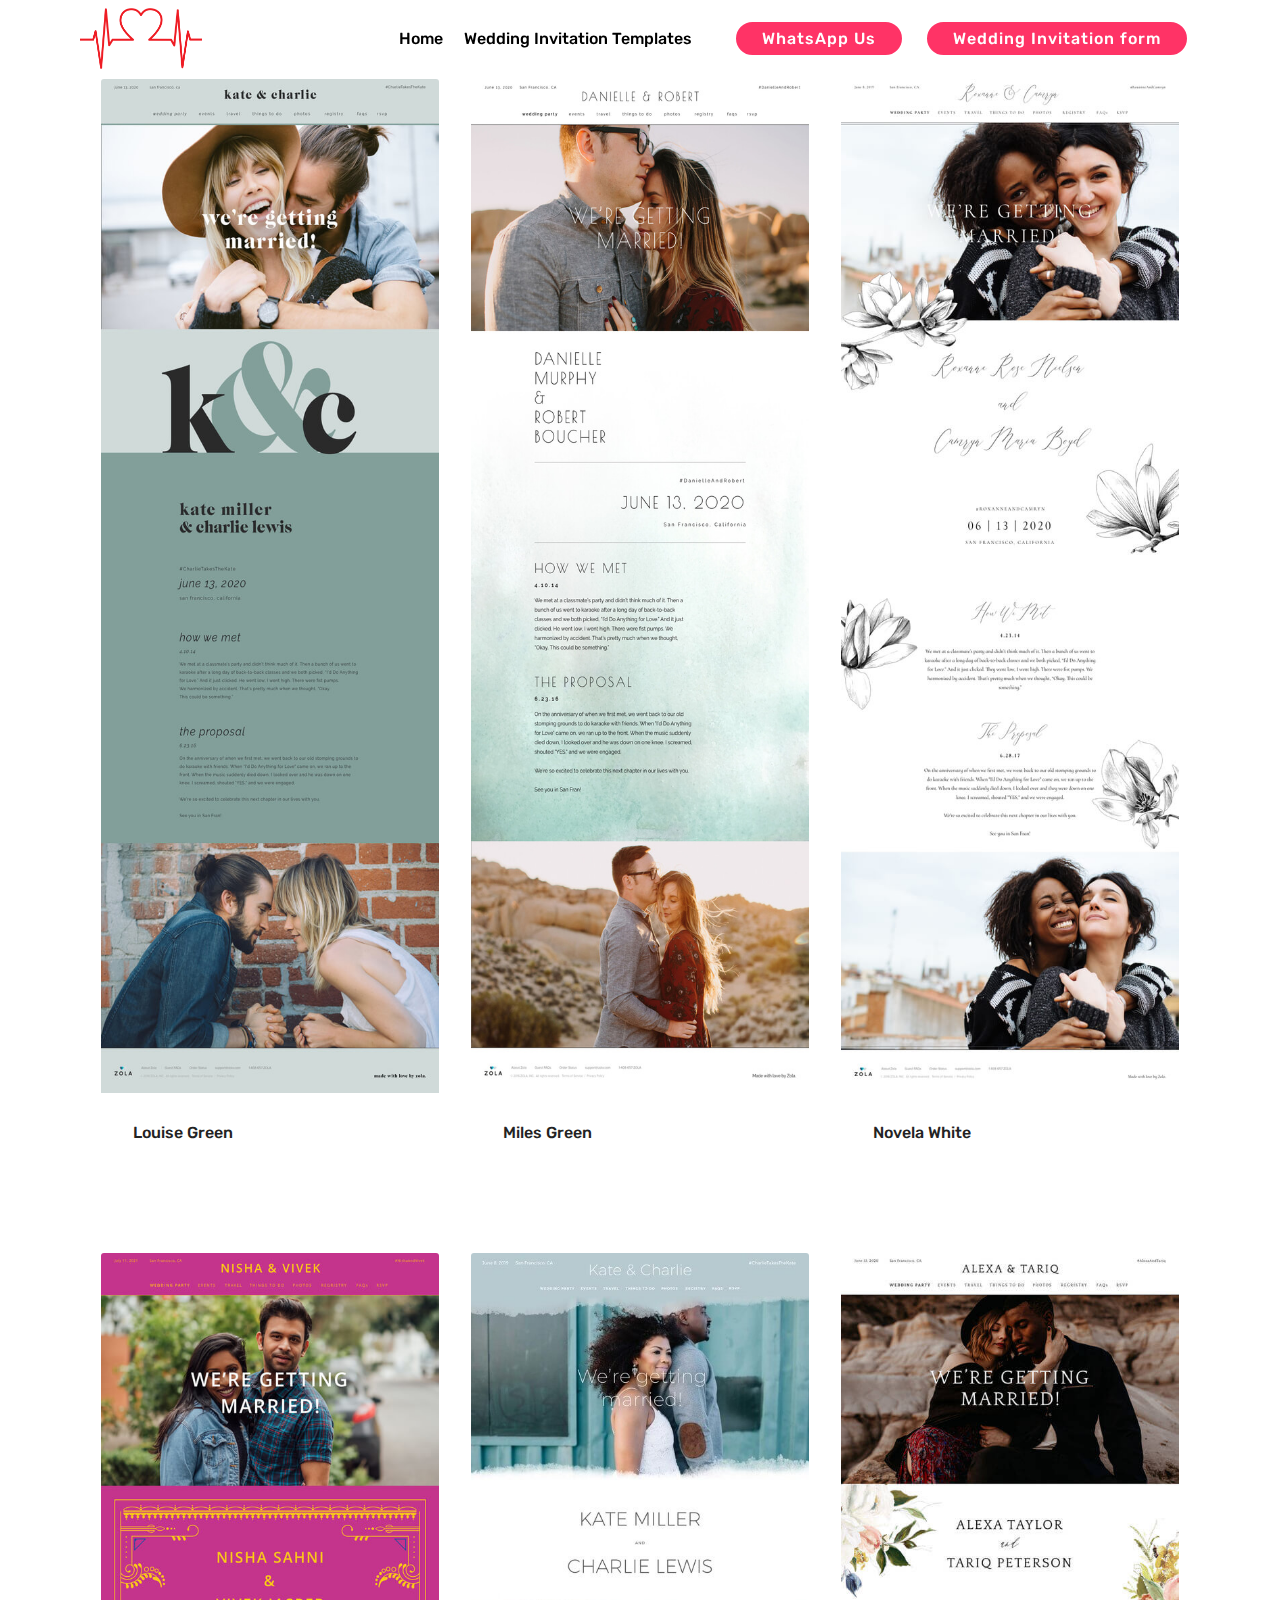
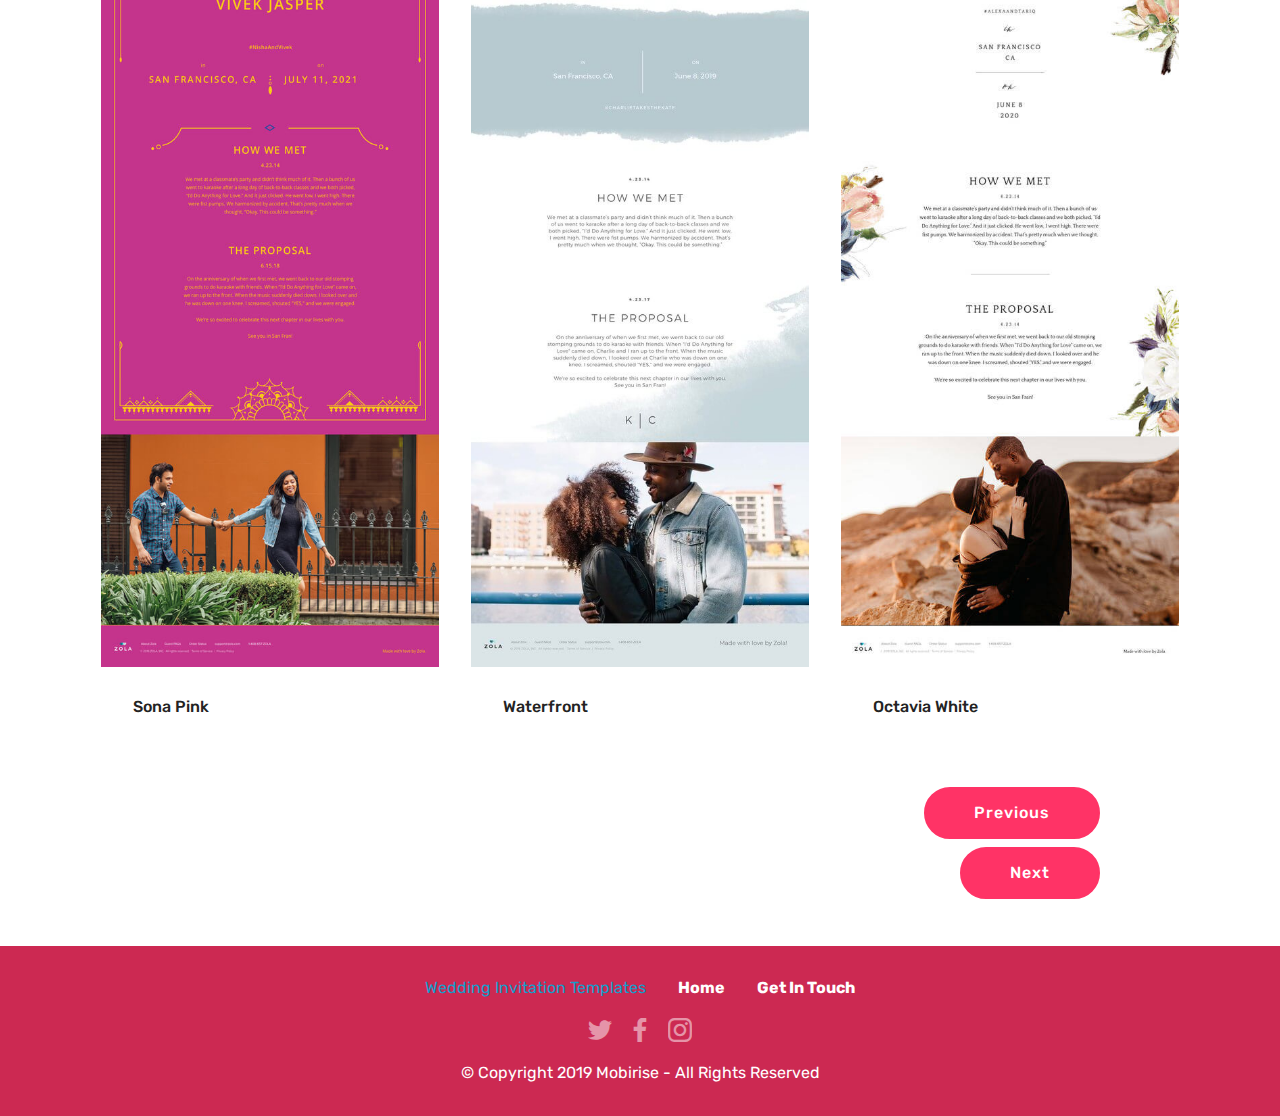
==== commit de9ff3d0: "create github pages" ====
--- a/page1.html
+++ b/page1.html
@@ -9,7 +9,7 @@
   <link rel="shortcut icon" href="assets/images/mbr-2.png" type="image/x-icon">
   <meta name="description" content="Our Beautiful wedding Invitations. Please choose a wedding Invitation template ">
   
-  <title>Wedding Invitation </title>
+  <title>Wedding Invitation Templates 2</title>
   <link rel="stylesheet" href="assets/bootstrap/css/bootstrap.min.css">
   <link rel="stylesheet" href="assets/bootstrap/css/bootstrap-grid.min.css">
   <link rel="stylesheet" href="assets/bootstrap/css/bootstrap-reboot.min.css">
@@ -58,12 +58,12 @@
                     <a class="nav-link link text-black display-4" href="https://mobirise.co">
                         </a>
                 </li></ul>
-            <div class="navbar-buttons mbr-section-btn"><a class="btn btn-sm btn-secondary display-4" href="https://wa.me/+27791458489">WhatsApp Us</a> <a class="btn btn-sm btn-secondary display-4" href="https://wa.me/+27791458489">Wedding Invitation form</a></div>
+            <div class="navbar-buttons mbr-section-btn"><a class="btn btn-sm btn-secondary display-4" href="https://wa.me/+27791458489">WhatsApp Us</a> <a class="btn btn-sm btn-secondary display-4" href="page7.html">Wedding Invitation form</a></div>
         </div>
     </nav>
 </section>
 
-<section class="engine"><a href="https://mobirise.info">Mobirise</a></section><section class="features18 popup-btn-cards cid-rOzJngynuY" id="features18-6">
+<section class="engine"><a href="https://mobirise.info/j">website templates</a></section><section class="features18 popup-btn-cards cid-rOzJngynuY" id="features18-6">
 
     
 
@@ -77,7 +77,7 @@
                     <div class="card-img">
                         <div class="mbr-overlay"></div>
                         
-                        <img src="assets/images/wedding-invitation-louise-green-1150.jpg" alt="Mobirise" title="">
+                        <img src="assets/images/wedding-invitation-louise-green-1151.jpg" alt="Mobirise" title="">
                     </div>
                     <div class="card-box">
                         <h4 class="card-title mbr-fonts-style display-7">Louise Green</h4>
@@ -90,7 +90,7 @@
                     <div class="card-img">
                         <div class="mbr-overlay"></div>
                         
-                        <img src="assets/images/wedding-invitation-miles-green-1150.jpg" alt="Mobirise" title="">
+                        <img src="assets/images/wedding-invitation-miles-green-1151.jpg" alt="Mobirise" title="">
                     </div>
                     <div class="card-box">
                         <h4 class="card-title mbr-fonts-style display-7">Miles Green</h4>
@@ -104,7 +104,7 @@
                     <div class="card-img">
                         <div class="mbr-overlay"></div>
                         
-                        <img src="assets/images/wedding-invitation-novela-white-1150.jpg" alt="Mobirise" title="">
+                        <img src="assets/images/wedding-invitation-novela-white-1151.jpg" alt="Mobirise" title="">
                     </div>
                     <div class="card-box">
                         <h4 class="card-title mbr-fonts-style display-7">Novela White</h4>
@@ -132,7 +132,7 @@
                     <div class="card-img">
                         <div class="mbr-overlay"></div>
                         
-                        <img src="assets/images/wedding-invitation-octavia-white-1150.jpg" alt="Mobirise" title="">
+                        <img src="assets/images/wedding-invitation-sona-pink-1151.jpg" alt="Mobirise" title="">
                     </div>
                     <div class="card-box">
                         <h4 class="card-title mbr-fonts-style display-7">Sona Pink</h4>
@@ -145,7 +145,7 @@
                     <div class="card-img">
                         <div class="mbr-overlay"></div>
                         
-                        <img src="assets/images/wedding-invitation-sona-pink-1150.jpg" alt="Mobirise" title="">
+                        <img src="assets/images/wedding-invitation-waterfront-1151.jpg" alt="Mobirise" title="">
                     </div>
                     <div class="card-box">
                         <h4 class="card-title mbr-fonts-style display-7">Waterfront</h4>
@@ -159,7 +159,7 @@
                     <div class="card-img">
                         <div class="mbr-overlay"></div>
                         
-                        <img src="assets/images/wedding-invitation-waterfront-1150.jpg" alt="Mobirise" title="">
+                        <img src="assets/images/wedding-invitation-octavia-white-1151.jpg" alt="Mobirise" title="">
                     </div>
                     <div class="card-box">
                         <h4 class="card-title mbr-fonts-style display-7">Octavia White</h4>
--- a/assets/mobirise/css/mbr-additional.css
+++ b/assets/mobirise/css/mbr-additional.css
@@ -3602,7 +3602,7 @@
   color: #c1c1c1 !important;
 }
 .cid-rPBNrTI6SD {
-  background-image: url("../../../assets/images/heart-529607.jpg");
+  background-image: url("../../../assets/images/heart-529608.jpg");
 }
 .cid-rPBNrTI6SD H1 {
   color: #cc2952;
--- a/assets/mobirise/css/mbr-additional.css
+++ b/assets/mobirise/css/mbr-additional.css
@@ -3602,7 +3602,7 @@
   color: #c1c1c1 !important;
 }
 .cid-rPBNrTI6SD {
-  background-image: url("../../../assets/images/heart-529607.jpg");
+  background-image: url("../../../assets/images/heart-529608.jpg");
 }
 .cid-rPBNrTI6SD H1 {
   color: #cc2952;
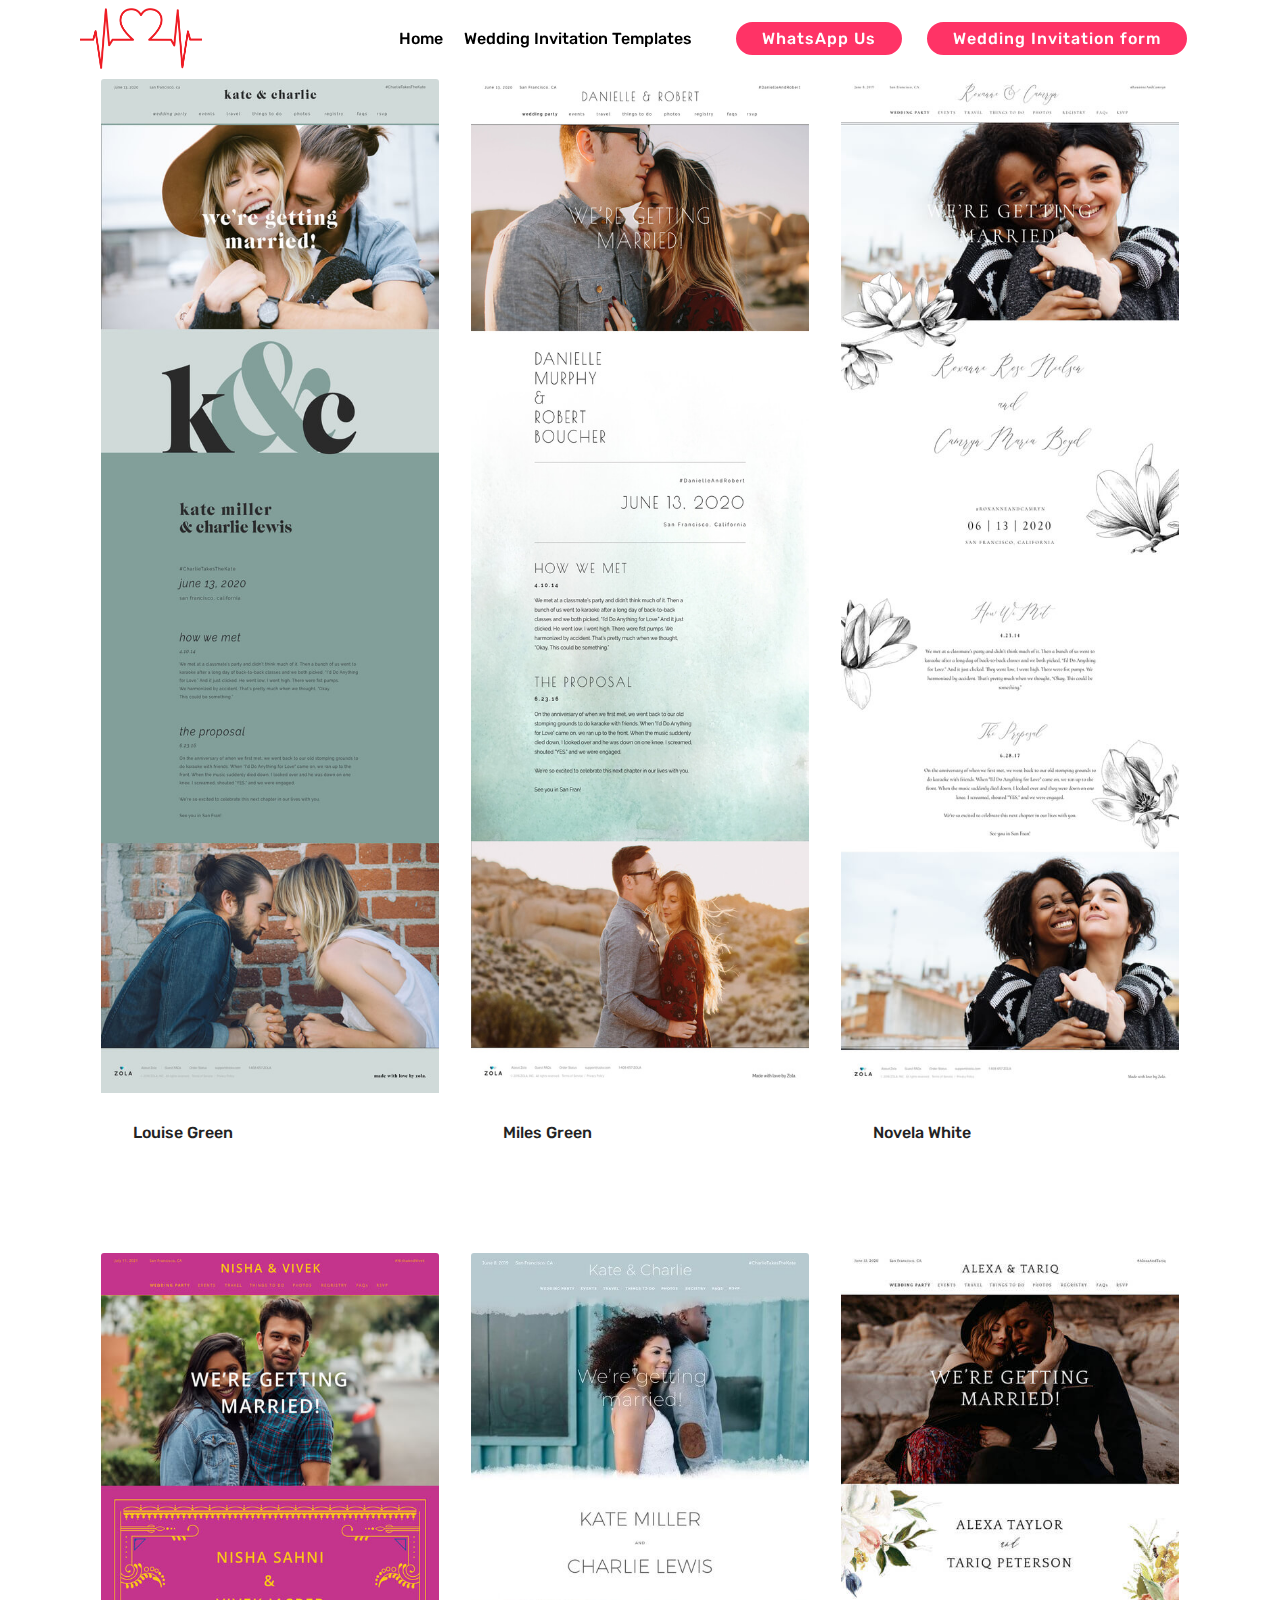
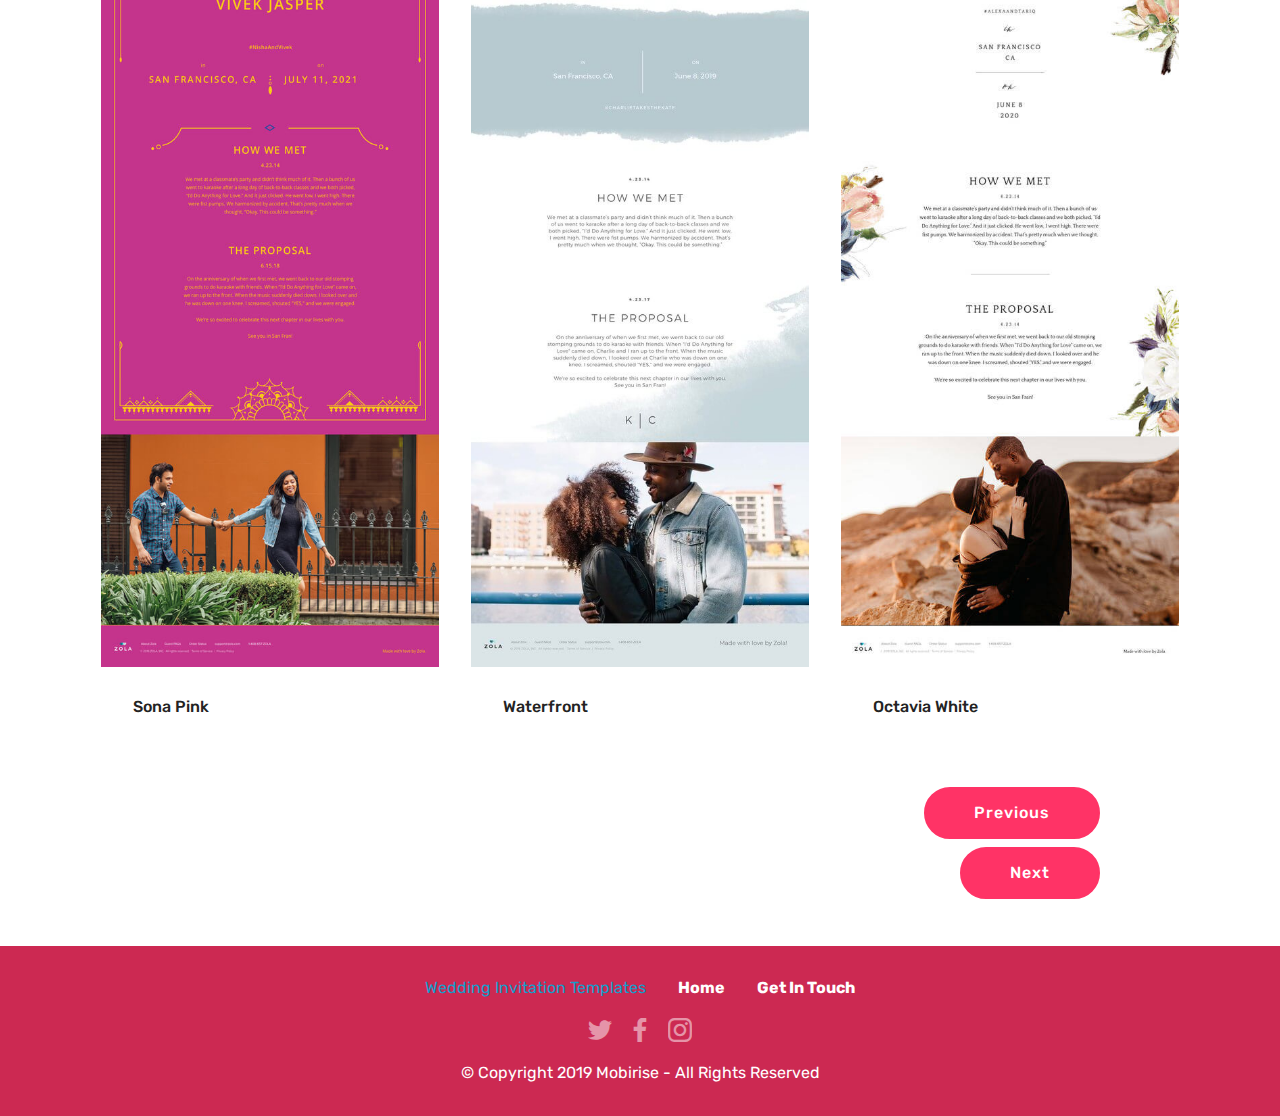
==== commit 8a54c5df: "create github pages" ====
--- a/page1.html
+++ b/page1.html
@@ -6,7 +6,7 @@
   <meta http-equiv="X-UA-Compatible" content="IE=edge">
   <meta name="generator" content="Mobirise v4.11.6, mobirise.com">
   <meta name="viewport" content="width=device-width, initial-scale=1, minimum-scale=1">
-  <link rel="shortcut icon" href="assets/images/mbr-2.png" type="image/x-icon">
+  <link rel="shortcut icon" href="assets/images/my-wedding-invitation.png" type="image/x-icon">
   <meta name="description" content="Our Beautiful wedding Invitations. Please choose a wedding Invitation template ">
   
   <title>Wedding Invitation Templates 2</title>
@@ -24,6 +24,16 @@
   
 </head>
 <body>
+
+<!-- Analytics -->
+<!-- Start of HubSpot Embed Code -->
+  <script type="text/javascript" id="hs-script-loader" async defer src="//js.hs-scripts.com/6802163.js"></script>
+<!-- End of HubSpot Embed Code -->
+
+
+<!-- /Analytics -->
+
+
   <section class="menu cid-rPBNpUGISv" once="menu" id="menu1-16">
 
     
@@ -41,7 +51,7 @@
             <div class="navbar-brand">
                 <span class="navbar-logo">
                     <a href="https://mobirise.co">
-                         <img src="assets/images/mbr-2.png" alt="Mobirise" title="" style="height: 3.8rem;">
+                         <img src="assets/images/my-wedding-invitation.png" alt="Mobirise" title="" style="height: 3.8rem;">
                     </a>
                 </span>
                 
@@ -63,7 +73,7 @@
     </nav>
 </section>
 
-<section class="engine"><a href="https://mobirise.info/j">website templates</a></section><section class="features18 popup-btn-cards cid-rOzJngynuY" id="features18-6">
+<section class="engine"><a href="https://mobirise.info/b">how to create your own site</a></section><section class="features18 popup-btn-cards cid-rOzJngynuY" id="features18-6">
 
     
 
